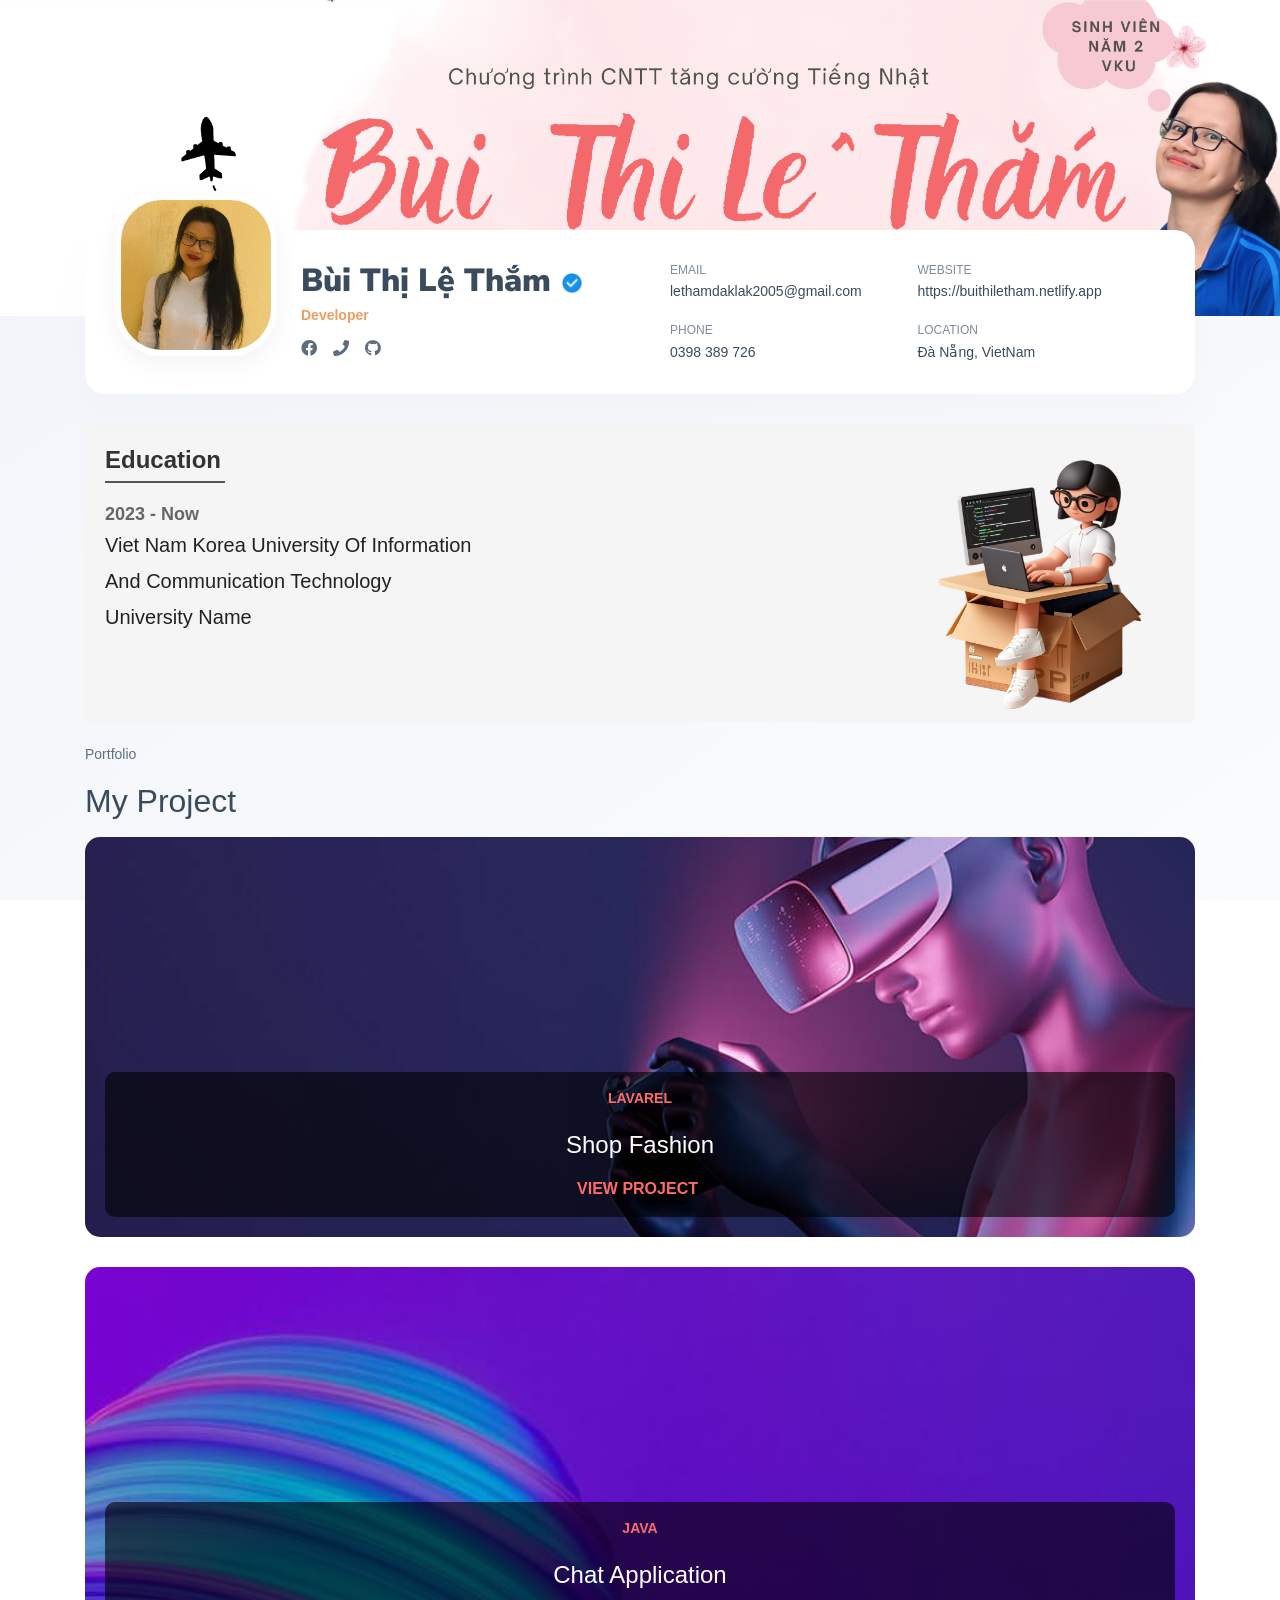
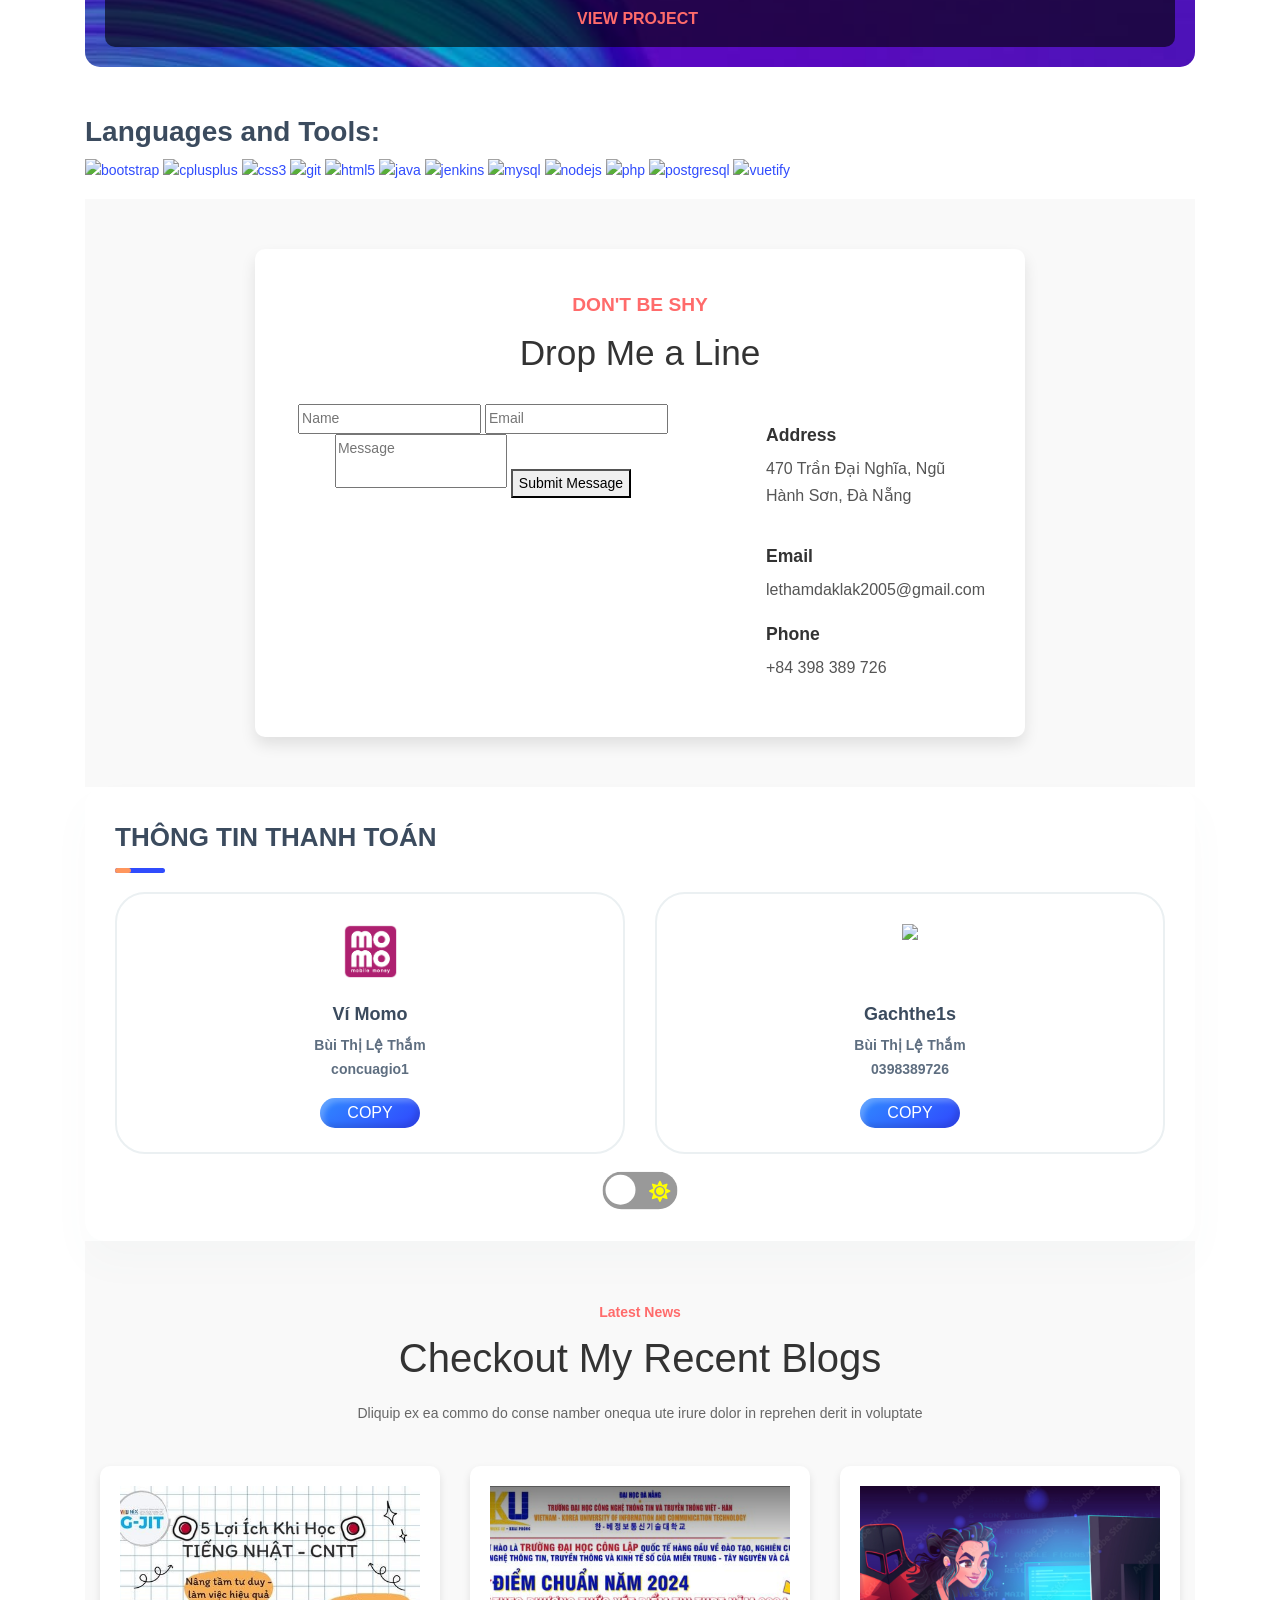
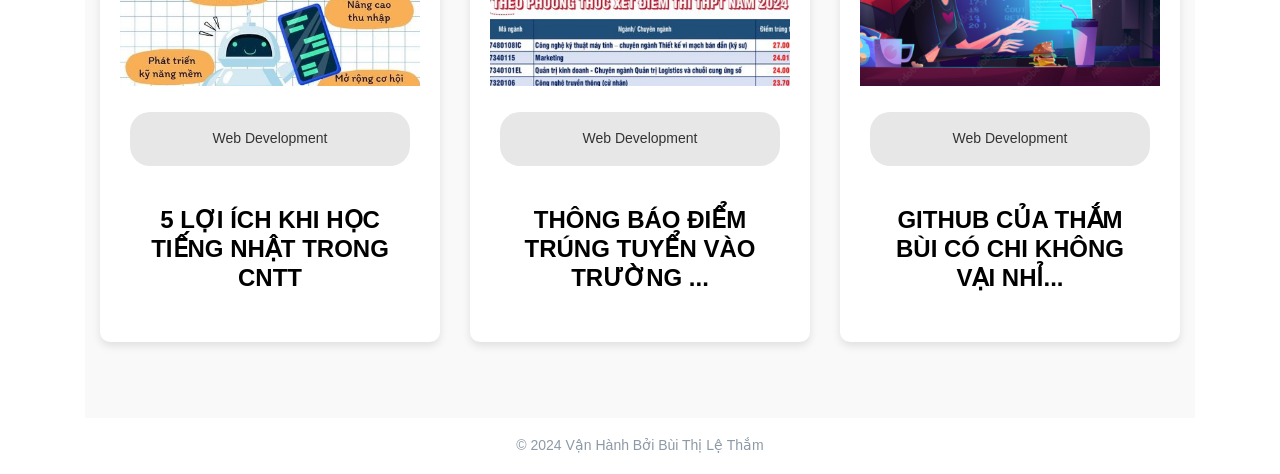
==== index.html @ 3b273b09 "profile" ====
<!DOCTYPE html>
<html lang="vi">
    <head>
        <meta charset="UTF-8" />
        <meta http-equiv="X-UA-Compatible" content="IE=edge" />
        <meta name="viewport" content="width=device-width, initial-scale=1.0" />
        <?php include "contact.php"; ?>
        <title>[ Bùi Thị Lệ Thắm ] </title>
          <!-- 
    - favicon
  -->
  <link rel="shortcut icon" href="./favicon.svg" type="image/svg+xml">

        <link href="https://pixcap.com/" rel="shortcut icon" type="image/x-icon" />
        <meta content="Thông Tin Thanh Toán Của Nguyễn Gia Phúc  !" property="og:title" />
        <meta content="https://cdn.trinhngocminh.com" property="og:url" />
        <meta content="https://i.imgur.com/kuAZrG5.jpg" property="og:image" />
        <meta content="website" property="og:type" />

        <link rel="stylesheet" type="text/css" href="/assets/styles/style.css?ver=2.1" />
        <script>
          // Kiểm tra khi cuộn để hiển thị nút
window.onscroll = function() {
  const scrollToTopBtn = document.getElementById("scrollToTopBtn");

  // Hiển thị nút khi đến gần cuối trang
  if ((window.innerHeight + window.scrollY) >= document.body.offsetHeight - 50) {
    scrollToTopBtn.style.display = "block";
  } else {
    scrollToTopBtn.style.display = "none";
  }
};

// Cuộn lên đầu trang khi nhấn nút
function scrollToTop() {
  window.scrollTo({ top: 0, behavior: 'smooth' });
}

        </script>
    </head>

    <body>
        <div class="snowflake"><img src="/assets/img/hoamai.svg"/></div>
        <div class="snowflake"><img src="/assets/img/hoadao.png"/></div>
        <div class="snowflake"><img src="/assets/img/hoamai.svg"/></div>
        <div class="snowflake"><img src="/assets/img/hoadao.png"/></div>
        <div class="snowflake"><img src="/assets/img/hoamai.svg"/></div>
        <div class="snowflake"><img src="/assets/img/hoadao.png"/></div>
        <div class="snowflake"><img src="/assets/img/hoamai.svg"/></div>
        <div class="snowflake"><img src="/assets/img/hoadao.png"/></div>
        <div class="snowflake"><img src="/assets/img/hoamai.svg"/></div>
        

        <!-- Preloader -->
        <div class="preloader">
            <div class="preloader__wrap">
                <div class="circle-pulse">
                    <div class="circle-pulse__1"></div>
                    <div class="circle-pulse__2"></div>
                </div>
                <div class="preloader__progress"><span></span></div>
            </div>
        </div>

  
        <main class="main">
            <!-- Header Image -->
            <div class="header-image">
                <div class="js-parallax" style="background-image: url(/assets/img/Banner\ \(2\).png);"></div>
            </div>

            <div class="container gutter-top">
                <!-- Header -->
                <header class="header box">
                    <div class="header__left">
                        <div class="header__photo">
                            <img class="header__photo-img" src="/assets/img/profile3.jpg" />
                        </div>
                        <div class="header__base-info">
                            <h2 class="title titl--h1 Ubuntu">
                                <b>Bùi Thị Lệ Thắm  <img src="/assets/img/tich-xanh.png" style="height: 24px;" /></b>
                            </h2>
                            <div class="skill-item" style="color: #ef9d64;"><b>Developer  </b></div>
                            <ul class="header__social">
                                <li>
                                    <a href="https://www.facebook.com/lethamsocute/"><i class="fab fa-facebook"></i></a>
                                </li>
                                <li>
                                    <a href="//zalo.me/0398389726"><i class="fas fa-phone"></i></a>
                                </li>
                                <li>
                                    <a href="https://github.com/BuiThiLeTham"><i class="fab fa-github"></i></a>
                                </li>
                            </ul>
                        </div>
                    </div>
                    <div class="header__right">
                        <ul class="header__contact">
                            <li><span class="overhead">Email</span>lethamdaklak2005@gmail.com </li>
                            <li><span class="overhead">Phone</span>0398 389 726</li>
                        </ul>
                        <ul class="header__contact">
                            <li><span class="overhead">Website</span>https://buithiletham.netlify.app </li>
                            <li><span class="overhead">Location</span>Đà Nẵng, VietNam</li>
                        </ul>
                    </div>
                </header>



                <div class="img3d">
                    <img src="/assets/img/my.png" alt="">
                </div>
                <div class="contactInfo education">
                    <h3 class="title">Education</h3>
                    <ul>
                        <li>
                            <h5>2023 - Now</h5>
                            <h4>Viet Nam Korea University Of Information </h4>
                            <h4> And Communication Technology      </h4>
                            <h4>University Name</h4><br><br>
                        </li>
                    </ul>
                </div>
                <!-- Hình xanh xanh bìa -->
                <!-- <div class="demoimg">
                  <img id="demo" src="/assets/img/tham.png" alt="">
                </div> -->


<!-- 
        - #PORTFOLIO
      -->

      <section class="section portfolio" id="portfolio">
        <div class="container1">

          <p class="section-subtitle">Portfolio</p>

          <h2 class="h2 section-title">My Project</h2>

          <p class="section-text">
            <!-- Dliquip ex ea commo do conse namber onequa ute irure dolor in reprehen derit in voluptate -->
          </p>

          <ul class="portfolio-list">

            <li>
              <ul class="portfolio-list">

                <li>
                  <a href="https://github.com/BuiThiLeTham/ShopFashion" target="_blank" class="portfolio-card" style="background-image: url('./assets/img/portfolio-1.jpg')">
    
             
                <div class="card-content">

                  <p class="card-subtitle">Lavarel</p>

                  <h3 class="h3 card-title2">Shop Fashion</h3>

                  <span class="btn-link">
                    <span>View Project</span>

                    <ion-icon name="arrow-forward"></ion-icon>
                  </span>

                </div>
              </a>
            </li>

            <li>
              <a href="https://github.com/havy25/ProjectJava.git" target="_blank" class="portfolio-card" style="background-image: url('./assets/img/portfolio-2.jpg')">
                <div class="card-content">

                  <p class="card-subtitle">Java</p>

                  <h3 class="h3 card-title2">Chat Application</h3>

                  <span class="btn-link">
                    <span>View Project</span>

                    <ion-icon name="arrow-forward"></ion-icon>
                  </span>

                </div>
              </a>
            </li>

            <!-- <li>
              <a href="#" class="portfolio-card" style="background-image: url('./assets/img/portfolio-3.jpg')">
                <div class="card-content">

                  <p class="card-subtitle">Soundcloud</p>

                  <h3 class="h3 card-title2">Web Application for Desiverse</h3>

                  <span class="btn-link">
                    <span>View Project</span>

                    <ion-icon name="arrow-forward"></ion-icon>
                  </span>

                </div>
              </a>
            </li>

            <li>
              <a href="#" class="portfolio-card" style="background-image: url('./assets/img/portfolio-4.jpg')">
                <div class="card-content">

                  <p class="card-subtitle">Details</p>

                  <h3 class="h3 card-title2">Web Application for Desiverse</h3>

                  <span class="btn-link">
                    <span>View Project</span>

                    <ion-icon name="arrow-forward"></ion-icon>
                  </span>

                </div>
              </a>
            </li> -->
            

          </ul>

        </div>
      </section>
<br><br>







<h3 align="left">Languages and Tools:</h3>
<p align="left"> <a href="https://getbootstrap.com" target="_blank" rel="noreferrer"> <img src="https://raw.githubusercontent.com/devicons/devicon/master/icons/bootstrap/bootstrap-plain-wordmark.svg" alt="bootstrap" width="40" height="40"/> </a>
   <a href="https://www.w3schools.com/cpp/" target="_blank" rel="noreferrer"> <img src="https://raw.githubusercontent.com/devicons/devicon/master/icons/cplusplus/cplusplus-original.svg" alt="cplusplus" width="40" height="40"/> </a>
    <a href="https://www.w3schools.com/css/" target="_blank" rel="noreferrer"> <img src="https://raw.githubusercontent.com/devicons/devicon/master/icons/css3/css3-original-wordmark.svg" alt="css3" width="40" height="40"/> </a> 
    <a href="https://git-scm.com/" target="_blank" rel="noreferrer"> <img src="https://www.vectorlogo.zone/logos/git-scm/git-scm-icon.svg" alt="git" width="40" height="40"/> </a> 
    <a href="https://www.w3.org/html/" target="_blank" rel="noreferrer"> <img src="https://raw.githubusercontent.com/devicons/devicon/master/icons/html5/html5-original-wordmark.svg" alt="html5" width="40" height="40"/> </a> 
    <a href="https://www.java.com" target="_blank" rel="noreferrer"> <img src="https://raw.githubusercontent.com/devicons/devicon/master/icons/java/java-original.svg" alt="java" width="40" height="40"/> </a> 
    <a href="https://www.jenkins.io" target="_blank" rel="noreferrer"> <img src="https://www.vectorlogo.zone/logos/jenkins/jenkins-icon.svg" alt="jenkins" width="40" height="40"/> </a> 
    <a href="https://www.mysql.com/" target="_blank" rel="noreferrer"> <img src="https://raw.githubusercontent.com/devicons/devicon/master/icons/mysql/mysql-original-wordmark.svg" alt="mysql" width="40" height="40"/> </a>
     <a href="https://nodejs.org" target="_blank" rel="noreferrer"> <img src="https://raw.githubusercontent.com/devicons/devicon/master/icons/nodejs/nodejs-original-wordmark.svg" alt="nodejs" width="40" height="40"/> </a>
     <a href="https://www.php.net" target="_blank" rel="noreferrer"> <img src="https://raw.githubusercontent.com/devicons/devicon/master/icons/php/php-original.svg" alt="php" width="40" height="40"/> </a> 
     <a href="https://www.postgresql.org" target="_blank" rel="noreferrer"> <img src="https://raw.githubusercontent.com/devicons/devicon/master/icons/postgresql/postgresql-original-wordmark.svg" alt="postgresql" width="40" height="40"/> </a>
      <a href="https://vuetifyjs.com/en/" target="_blank" rel="noreferrer"> <img src="https://bestofjs.org/logos/vuetify.svg" alt="vuetify" width="40" height="40"/> </a> </p>




    
               <!-- 
        - #SKILLS
      -->

      <!-- <section class="section skills" id="skills">
        <div class="container">

          <p class="section-subtitle">My Skills</p>

          <h2 class="h2 section-title">I Develop Skills Regularly</h2>

          <p class="section-text">
            Dliquip ex ea commo do conse namber onequa ute irure dolor in reprehen derit in voluptate
          </p>

          <ul class="skills-list">

            <li class="skills-item">
              <div class="wrapper" style="width: 95%">
                <h3 class=" skills-title">CSS</h3>

                <data class="skills-data" value="95">95%</data>
              </div>

              <div class="skills-progress-box">
                <div class="skills-progress" style="width: 95%"></div>
              </div>
            </li>

            <li class="skills-item">
              <div class="wrapper" style="width: 75%">
                <h3 class="skills-title">React</h3>

                <data class="skills-data" value="75">75%</data>
              </div>

              <div class="skills-progress-box">
                <div class="skills-progress" style="width: 75%"></div>
              </div>
            </li>

            <li class="skills-item">
              <div class="wrapper" style="width: 90%">
                <h3 class="skills-title">MongoDB</h3>

                <data class="skills-data" value="90">90%</data>
              </div>

              <div class="skills-progress-box">
                <div class="skills-progress" style="width: 90%"></div>
              </div>
            </li>

            <li class="skills-item">
              <div class="wrapper" style="width: 70%">
                <h3 class="skills-title">Python</h3>

                <data class="skills-data" value="70">70%</data>
              </div>

              <div class="skills-progress-box">
                <div class="skills-progress" style="width: 70%"></div>
              </div>
            </li>

            <li class="skills-item">
              <div class="wrapper" style="width: 80%">
                <h3 class="skills-title">PHP</h3>

                <data class="skills-data" value="80">80%</data>
              </div>

              <div class="skills-progress-box">
                <div class="skills-progress" style="width: 80%"></div>
              </div>
            </li>

            <li class="skills-item">
              <div class="wrapper" style="width: 75%">
                <h3 class="skills-title">JavaScript</h3>

                <data class="skills-data" value="75">75%</data>
              </div>

              <div class="skills-progress-box">
                <div class="skills-progress" style="width: 75%"></div>
              </div>
            </li>

          </ul>

        </div>
      </section> -->

            <!-- 
        - #CONTACT
      -->

      <section class="section contact" id="contact">
        <div class="container">

          <div class="contact-card">

            <p class="card-subtitle">Don't be shy</p>

            <h2 class="h2 section-title">Drop Me a Line</h2>

            <div class="wrapper">

              <form id="contact-form">
                <input type="text" name="name" placeholder="Name" required class="contact-input">
                <input type="email" name="email" placeholder="Email" required class="contact-input">
                <textarea name="message" placeholder="Message" required class="contact-input"></textarea>
                <button type="submit" class="btn-submit">Submit Message</button>
            </form>
            <p id="form-status"></p>
            

              <ul class="contact-list">

                <li class="contact-item">

                  <div class="contact-icon">
                    <ion-icon name="location"></ion-icon>
                  </div>

                  <div>
                    <h3 class="contact-item-title">Address</h3>

                    <address class="contact-item-link">
                      470 Trần Đại Nghĩa, Ngũ Hành Sơn, Đà Nẵng
                    </address>
                  </div>

                </li>

                <li class="contact-item">

                  <div class="contact-icon">
                    <ion-icon name="mail"></ion-icon>
                  </div>

                  <div>
                    <h3 class="contact-item-title">Email</h3>

                    <a href="mailto:hello@ethan.com" class="contact-item-link">lethamdaklak2005@gmail.com</a>
                  </div>

                </li>

                <li class="contact-item">

                  <div class="contact-icon">
                    <ion-icon name="call"></ion-icon>
                  </div>

                  <div>
                    <h3 class="contact-item-title">Phone</h3>

                    <a href="tel:+1234567890" class="contact-item-link">+84 398 389 726</a>
                  </div>

                </li>

              </ul>

            </div>

          </div>

        </div>
      </section>
<!-- Nút mũi tên cuộn lên đầu trang -->
<button id="scrollToTopBtn" onclick="scrollToTop()">↑</button>




      <div class="row sticky-parent">
        <!-- Sidebar nav -->

        <!-- Content -->
        <div class="col-12">
            <div class="box box-content">
                <!-- What -->
                <div class="mt-1">
                    <h3 class="title title--h2 first-title title__separate">THÔNG TIN THANH TOÁN</h3>
                    <div class="row">
                        <!-- Case Item -->
                        <div class="col-12 col-lg-6">
                            <div class="case-item">
                              <img src="/assets/img/momo.png" height="55px" />
                                <div>
                                    &nbsp;
                                    <h4 class="title title--h4">Ví Momo</h4>
                                    <p>
                                        <b>Bùi Thị Lệ Thắm </b><br />
                                        <b id="tsr">concuagio1  </b>
                                    </p>
                                    <button type="button" class="btn btn-primary btn-copy" onclick="copyToClipboard('#tsr')">COPY</button>
                                </div>
                            </div>
                        </div>

                        <!-- Case Item -->
                        <div class="col-12 col-lg-6">
                            <div class="case-item">
                                <img src="https://gachthe1s.com/storage/userfiles/images/E1646FF5-B329-4CA6-94D1-4AE71AE041DB.png" height="55px" />
                                <div>
                                    &nbsp;
                                    <h4 class="title title--h4">Gachthe1s </h4>
                                    <p>
                                        <b>Bùi Thị Lệ Thắm </b><br />
                                        <b id="mbbank">0398389726</b>
                                    </p>
                                    <button type="button" class="btn btn-primary btn-copy" onclick="copyToClipboard('#mbbank')">COPY</button>
                                </div>
                            </div>
                        </div>

                        <!-- Case Item -->
                        <!-- <div class="col-12 col-lg-6">
                            <div class="case-item">
                                <img src="/assets/img/momo.png" height="55px" />
                                <div>
                                    &nbsp;
                                    <h4 class="title title--h4">Ví Momo</h4>
                                    <p>
                                        <b>Nguyễn Gia Phúc </b><br />
                                        <b id="momo">0359164616 </b>
                                    </p>
                                    <button type="button" class="btn btn-primary btn-copy" onclick="copyToClipboard('#momo')">COPY</button>
                                </div>
                            </div>
                        </div>
                        <div class="col-12 col-lg-6">
                            <div class="case-item">
                                <img src="https://i.imgur.com/G9NxWeH.png" height="55px" />
                                <div>
                                    &nbsp;
                                    <h4 class="title title--h4">Cardvip </h4>
                                    <p>
                                        <b>Nguyễn Gia Phúc </b><br />
                                        <b id="pay">giaphucmom@gmail.com</b>
                                    </p>
                                    <button type="button" class="btn btn-primary btn-copy" onclick="copyToClipboard('#pay')">COPY</button>
                                </div>
                            </div>
                        </div> -->
                        <!-- Case Item -->
                    </div>
                    <center>
                        <input type="checkbox" class="checkbox" id="checkbox" value="yes" >
                        <label for="checkbox" class="label-check">
                          <i class="fas fa-moon"></i>
                          <i class='fas fa-sun'></i>
                          <div class='ball'>
                        </label>
                    </center>
                </div>

            </div>
           

 <!-- 
        - #BLOG
      -->

      <section class="section blog" id="blog">
        <div class="container">

          <p class="section-subtitle">Latest News</p>

          <h2 class="h2 section-title">Checkout My Recent Blogs</h2>

          <p class="section-text">
            Dliquip ex ea commo do conse namber onequa ute irure dolor in reprehen derit in voluptate
          </p>

          <ul class="blog-list">

            <li>
              <div class="blog-card">

                <figure class="card-banner">
                  <a href="#">
                    <img src="./assets/img/blog1.jpg" width="1181" height="843" loading="lazy"
                      alt="Jim Morisson Says when the musics over turn off the light" class="img-cover">
                  </a>
                </figure>

                <a href="#" class="card-tag">Web Development</a>

                <h3 class="card-title">
                  <a href="https://www.facebook.com/gjit.nix.vku/posts/pfbid02D6uZKLhNtHSxmoEqAtZyAJYyvquSHJYtR6RprFPfiQK4YCeMbisKJy4TCU4UVqLpl"   target="_blank">5 LỢI ÍCH KHI HỌC TIẾNG NHẬT TRONG CNTT</a>
                </h3>

              </div>
            </li>

            <li>
              <div class="blog-card">

                <figure class="card-banner">
                  <a href="#">
                    <img src="./assets/img/blog2.png" width="1181" height="843" loading="lazy"
                      alt="Jim Morisson Says when the musics over turn off the light" class="img-cover">
                  </a>
                </figure>

                <a href="#" class="card-tag">Web Development</a>

                <h3 class="card-title">
                  <a href="https://www.facebook.com/photo/?fbid=921834069941293&set=a.655395693251800">THÔNG BÁO ĐIỂM TRÚNG TUYỂN VÀO TRƯỜNG ...</a>
                </h3>

              </div>
            </li>

            <li>
              <div class="blog-card">

                <figure class="card-banner">
                  <a href="#">
                    <img src="./assets/img/blog3.png" width="1181" height="843" loading="lazy"
                       class="img-cover">
                  </a>
                </figure>

                <a href="#" class="card-tag">Web Development</a>

                <h3 class="card-title">
                  <a href="https://github.com/BuiThiLeTham">GITHUB CỦA THẮM BÙI CÓ CHI KHÔNG VẠI NHỈ...</a>
                </h3>

              </div>
            </li>

          </ul>

        </div>
      </section>
    
                        <!-- Footer -->
                        <footer class="footer">
                            © 2024 Vận Hành Bởi Bùi Thị Lệ Thắm
                        </footer>
                    </div>
                </div>
            </div>
        </main>
        <!-- JavaScripts -->
        <script src="/assets/js/jquery-3.4.1.min.js"></script>
        <script src="/assets/js/script.js"></script>
        <script src="/assets/js/sweetalert2.all.min.js"></script>
        <script src="/assets/js/plugins.min.js"></script>
        <script src="/assets/js/common.js"></script>
    </body>
</html>
<script>
  document.getElementById("contact-form").addEventListener("submit", function(event) {
      event.preventDefault();
  
      var formData = new FormData(this);
  
      fetch("contact.php", {
          method: "POST",
          body: formData
      })
      .then(response => response.text())
      .then(data => {
          let statusElement = document.getElementById("form-status");
          if (data.trim() === "success") {
              statusElement.textContent = "Message sent successfully!";
              statusElement.style.color = "green";
              document.getElementById("contact-form").reset();
          } else {
              statusElement.textContent = "Failed to send message.";
              statusElement.style.color = "red";
          }
      })
      .catch(error => console.error("Error:", error));
  });
  </script>
---- assets/styles/style.css ----
/* ------------------------------------------------
 Author: ArtStyles (Art)
 Modder: NgocMinhIT
 Template Name: vCard 3
 version: 1.0.0
------------------------------------------------ */
/* ------------------------------------------------

 - General Styles
 - Typography
 - Preloader
 - Form
 - Button
 - Preloader
 - Header
 - Sections
 - Navbar
 - Footer
 - Cases
 - Clients
 - Contact
 - Single post
 - Footer
 - Contact
 - Portfolio
 - News
 - Single news
 - Testimonials
 - Timeline
 - Other
 - Custom
------------------------------------------------ */

@import url("bootstrap.css");
@import url("https://cdnjs.cloudflare.com/ajax/libs/font-awesome/5.10.1/css/all.min.css");
@import url("https://fonts.googleapis.com/css2?family=Nunito+Sans:wght@300&display=swap");

:root {
  --background: linear-gradient(145.44deg, #F2F4FA 0%, #FAFBFC 100%);
  --color: #5E6E80;
  --preloader: #fff;
  --header__left: #EBF0F2;
  --header__photo: #fff;
  --header__social: #5E6E80;
  --box__color: #fff;
  --box__border: #EBF0F2;
  --case__item: #EBF0F2;
  --overhead: rgba(94, 110, 128, 0.8); 
  --text__color: #3B4B5E;
}

[data-theme="dark"] {
  --background: #1d1e24;
  --color: #aeb0b8;
  --preloader: #1d1e24;
  --header__left: #33363d;
  --header__photo: #23262b;
  --header__social:#93959c;
  --box__color: #23262b;
  --box__boder: #33363d; 
  --case__item: #33363d;
  --overhead: #aeb0b8;
  --text__color: #fcfcfc;
}
body {
  background-color:hsl(243, 23%, 18%);

  
}





/* -----------------------------------------------------------------
    - General Styles
----------------------------------------------------------------- */
*,
::before,
::after {
  background-repeat: no-repeat;
  box-sizing: border-box;
}

html {
  font-size: 1rem;
  -webkit-overflow-scrolling: touch;
  -webkit-box-sizing: border-box;
  box-sizing: border-box;
  -ms-overflow-x: hidden;
}

body, html {
  -webkit-text-size-adjust: 100%;
}

body {
  background: var(--background);
  background-repeat: no-repeat;
  background-attachment: fixed;
  color: var(--color);
  font-family: "Poppins", sans-serif;
  font-weight: 400;
  font-size: 0.875rem;
  line-height: 1.7;
  min-height: 100vh;
  overflow-x: hidden;
  -ms-overflow-style: scrollbar;
  -webkit-font-smoothing: antialiased;
}
@media only screen and (max-width: 580px) {
  body {
    line-height: 1.6;
  }
}

html.is-scroll-disabled body {
  height: 100vh;
  overflow: hidden;
}

@media all and (-ms-high-contrast: none), (-ms-high-contrast: active) {
  html.is-scroll-disabled {
    overflow: hidden;
  }
}
.no-scroll {
  overflow: hidden;
  -ms-overflow-style: none;
}

.no-scroll-height {
  overflow-x: hidden;
}

.svg-defs {
  position: absolute;
  height: 0;
  width: 0;
}

@media only screen and (max-width: 580px) {
  .bg-triangles {
    background-size: contain;
  }
}

/* -----------------------------------------------------------------
    - Typography
----------------------------------------------------------------- */
h1, h2, h3, h4, h5, h6 {
  color: var(--text__color);
  font-family: "Poppins", sans-serif;
  font-weight: 600;
  line-height: 1.3;
}
.title--h1 {
  font-size: 2rem;
  margin-bottom: 1.3rem;
}
@media only screen and (max-width: 580px) {
  .title--h1 {
    font-size: 1.75rem;
    margin-bottom: 1rem;
  }
}
.title--h2 {
  font-size: 1.625rem;
}
@media only screen and (max-width: 580px) {
  .title--h2 {
    font-size: 1.375rem;
  }
}
.title--h3 {
  font-size: 1.5rem;
  margin-bottom: 1rem;
}
@media only screen and (max-width: 580px) {
  .title--h3 {
    font-size: 1.125rem;
  }
}
.title--h4 {
  font-size: 1.125rem;
}
@media only screen and (max-width: 580px) {
  .title--h4 {
    font-size: 1rem;
  }
}
.title--h5 {
  font-size: 1rem;
}
@media only screen and (max-width: 580px) {
  .title--h5 {
    font-size: 0.875rem;
  }
}
.title--h6 {
  font-size: 0.875rem;
}
@media only screen and (max-width: 580px) {
  .title--h6 {
    font-size: 0.75rem;
  }
}
.title--tone {
  color: #304CFD;
}
.title-icon {
  margin-right: 0.5rem;
  margin-top: -0.25rem;
  height: 1.875rem;
  width: 1.875rem;
}
@media only screen and (max-width: 580px) {
  .title-icon {
    height: 1.5625rem;
    width: 1.875rem;
  }
}
.title__separate {
  margin-bottom: 2.3125rem;
  position: relative;
}
.title__separate::before, .title__separate::after {
  content: '';
  background-color: #304CFD;
  border-radius: 0.5rem;
  height: 5px;
  position: absolute;
  bottom: -1.125rem;
  left: 0;
  width: 3.125rem;
  z-index: 1;
}
.title__separate::after {
  background-color: #FF965D;
  width: 1rem;
}
@media only screen and (max-width: 580px) {
  .title__separate {
    margin-bottom: 1.5625rem;
  }
  .title__separate::before, .title__separate::after {
    height: 0.1875rem;
    bottom: -0.625rem;
  }
  .title__separate::before {
    width: 3rem;
  }
  .title__separate::after {
    width: 1rem;
  }
}

.weight--400 {
  font-weight: 400;
}
.weight--500 {
  font-weight: 500;
}
.weight--600 {
  font-weight: 600;
}

.overhead {
  color: var(--overhead);
  font-size: 0.75rem;
  display: block;
  text-transform: uppercase;
}

.block-quote {
  font-size: 1.25rem;
  font-weight: 400;
  font-style: italic;
  margin: 1.8125rem 0;
  position: relative;
  line-height: 1.6;
}
@media only screen and (max-width: 991px) {
  .block-quote {
    padding-left: 3.75rem;
  }
}
@media only screen and (max-width: 580px) {
  .block-quote {
    font-size: 1.125rem;
    margin: 0.625rem 0 1.25rem;
    padding-left: 0;
    padding-top: 2.5rem;
  }
}
.block-quote::before {
  background-image: url(../icons/icon-quote.svg);
  background-repeat: no-repeat;
  background-position: center;
  background-size: contain;
  content: '';
  height: 2.125rem;
  margin: 0 auto;
  position: absolute;
  top: 0;
  left: -3.375rem;
  width: 2.125rem;
}
@media only screen and (max-width: 991px) {
  .block-quote::before {
    left: 0;
  }
}
@media only screen and (max-width: 580px) {
  .block-quote::before {
    right: 0;
  }
}
.block-quote__author {
  font-size: 0.875rem;
  font-style: normal;
  display: block;
  margin-top: 0.625rem;
  padding-left: 3rem;
  position: relative;
}
@media only screen and (max-width: 580px) {
  .block-quote__author {
    font-size: 0.875rem;
    margin-top: 0;
    padding-left: 2rem;
  }
}
.block-quote__author::before {
  content: '';
  background-color: #5E6E80;
  height: 1px;
  margin-bottom: auto;
  margin-top: auto;
  position: absolute;
  top: 0;
  bottom: 0;
  left: 0;
  width: 2rem;
}
@media only screen and (max-width: 580px) {
  .block-quote__author::before {
    width: 1rem;
  }
}

a {
  color: #304CFD;
  cursor: pointer;
  text-decoration: none;
  -webkit-text-decoration-skip: objects;
  transition: color 0.3s cubic-bezier(0.72, 0.16, 0.345, 0.875);
}
a:hover {
  color: #304CFD;
  outline: none;
  text-decoration: underline;
}
a.decoration--none {
  text-decoration: none;
}

img {
  max-width: 100%;
  -webkit-user-select: none;
  -moz-user-select: none;
  -ms-user-select: none;
  user-select: none;
}

iframe {
  background-color: #5E6E80;
  border: 0;
  display: block;
  height: 100%;
  width: 100%;
}

.cover {
  border-radius: 0.375rem;
  object-fit: cover;
  object-position: center;
  font-family: 'object-fit: cover; object-position: center;';
  height: 100%;
  width: 100%;
}
@media only screen and (max-width: 580px) {
  .cover {
    border-radius: 0.25rem;
  }
}

::-moz-selection {
  background: transparent;
  color: #304CFD;
}

::selection {
  background: transparent;
  color: #304CFD;
}

/* -----------------------------------------------------------------
    - Form
----------------------------------------------------------------- */
.form-control, .textarea, select,
.custom-select {
  background-color: #F7F9FA;
  border: 2px solid #F7F9FA;
  border-radius: 1.25rem;
  box-shadow: none;
  color: #5E6E80;
  font-size: inherit;
  height: auto;
  padding: 0.875rem 1.375rem 0.8125rem;
  position: relative;
  width: 100%;
  -webkit-appearance: none;
  -moz-appearance: none;
  appearance: none;
}
@media only screen and (max-width: 580px) {
  .form-control, .textarea, select,
  .custom-select {
    padding: 0.8125rem 1.375rem 0.75rem;
  }
}

.form-control:focus, .textarea:focus, select:focus,
.custom-select:focus {
  background-color: #fff;
  border: 2px solid rgba(141, 153, 166, 0.2);
  color: #5E6E80;
  box-shadow: none;
  outline: none;
}

.form-control {
  line-height: inherit;
}
@media all and (-ms-high-contrast: none), (-ms-high-contrast: active) {
  .form-control {
    line-height: 0;
  }
}
.form-control__icon {
  padding-left: 3.375rem;
}
@media only screen and (max-width: 580px) {
  .form-control__icon {
    padding-left: 2.8125rem;
  }
}

.textarea {
  border-radius: 1.25rem;
  display: block;
  padding: 0.8125rem 1.1875rem;
  resize: none;
}

.form-group {
  margin-bottom: 2rem;
  position: relative;
}
@media only screen and (max-width: 580px) {
  .form-group {
    margin-bottom: 1.6875rem;
  }
}
.form-group .font-icon {
  color: #5E6E80;
  font-size: 1.125rem;
  margin: auto 0;
  position: absolute;
  top: 0;
  bottom: 0;
  left: 2.375rem;
  height: 1rem;
  width: 1rem;
  z-index: 1;
}
@media only screen and (max-width: 580px) {
  .form-group .font-icon {
    font-size: 1rem;
    left: 2.125rem;
  }
}

.help-block {
  position: absolute;
  font-size: 0.75rem;
  line-height: 1.4;
  padding-top: 0.3125rem;
  padding-left: 0.375rem;
}
@media only screen and (max-width: 580px) {
  .help-block {
    font-size: 0.6875rem;
  }
}

.with-errors {
  color: #FF3D57;
}

.has-error input,
.has-error textarea,
.has-error input:focus,
.has-error textarea:focus {
  border-color: #FF3D57;
}

#validator-contact {
  font-size: 0.875rem;
  margin-top: 1rem;
}

.form-control::-webkit-input-placeholder {
  color: #8D99A6;
}

.form-control::-moz-placeholder {
  color: #8D99A6;
}

.form-control:-ms-input-placeholder {
  color: #8D99A6;
}

.form-control::-ms-input-placeholder {
  color: #8D99A6;
}

.form-control::placeholder {
  color: #8D99A6;
}

input:invalid,
textarea:invalid {
  outline: none !important;
}

.custom-control-input:focus ~ .custom-control-label::before {
  box-shadow: 0 0 0 0.2rem rgba(48, 76, 253, 0.25);
}
.custom-control-input:focus:not(:checked) ~ .custom-control-label::before {
  border-color: #304CFD;
}
.custom-control-input:not(:disabled):active ~ .custom-control-label::before {
  border-color: #fff;
  background-color: transparent;
}
.custom-control-input:checked ~ .custom-control-label::before {
  border-color: #304CFD;
  background-color: #304CFD;
}

.custom-control-label {
  line-height: 1.55;
  padding-left: 0.5rem;
}
.custom-control-label::before {
  background-color: transparent;
  border: 1px solid #5E6E80;
}

select,
.custom-select {
  background: url("data:image/svg+xml,%3csvg xmlns='http://www.w3.org/2000/svg' viewBox='0 0 4 5'%3e%3cpath fill='%23fff' d='M2 0L0 2h4zm0 5L0 3h4z'/%3e%3c/svg%3e") no-repeat right 0.1rem center/10px 16px;
}
select option,
.custom-select option {
  color: #5E6E80;
}

.dropdown-menu {
  border: 0;
  border-radius: 12px;
  box-shadow: 0 0.5rem 2.5rem rgba(94, 110, 128, 0.25);
  color: #5E6E80;
  font-size: 0.9375rem;
}
.dropdown-menu::before {
  content: '';
  border-left: 0.375rem solid transparent;
  border-right: 0.375rem solid transparent;
  border-bottom: 0.375rem solid #fff;
  height: 0;
  position: absolute;
  top: -0.375rem;
  left: 1.125rem;
  width: 0;
}
.dropdown.dropup .dropdown-menu::before {
  border-left: 0.375rem solid transparent;
  border-right: 0.375rem solid transparent;
  border-top: 0.375rem solid #fff;
  border-bottom: 0.375rem solid transparent;
  top: auto;
  bottom: -0.75rem;
}

.tooltip-inner {
  max-width: 12.5rem;
  padding: 0.25rem 0.625rem 0.25rem;
  background-color: #5E6E80;
  border-radius: 0.25rem;
  box-shadow: 0 1rem 2rem rgba(94, 110, 128, 0.25), 0 0.125rem 1rem rgba(94, 110, 128, 0.5);
}
.tooltip.show {
  opacity: 1;
}

.bs-tooltip-top .arrow::before,
.bs-tooltip-auto[x-placement^="top"] .arrow::before {
  border-width: 0.3125rem 0.3125rem 0;
  border-top-color: #5E6E80;
}

.bs-tooltip-right .arrow::before,
.bs-tooltip-auto[x-placement^="right"] .arrow::before {
  border-width: 0.3125rem 0.3125rem 0.3125rem 0;
  border-right-color: #5E6E80;
}

.bs-tooltip-left .arrow::before,
.bs-tooltip-auto[x-placement^="left"] .arrow::before {
  border-width: 0.3125rem 0 0.3125rem 0.3125rem;
  border-left-color: #5E6E80;
}

.bs-tooltip-bottom .arrow::before,
.bs-tooltip-auto[x-placement^="bottom"] .arrow::before {
  border-width: 0 0.3125rem 0.3125rem;
  border-bottom-color: #5E6E80;
}

@media only screen and (min-width: 580px) {
  .pt-sm-6 {
    padding-top: 5rem;
  }
}

.btn {
  background-image: linear-gradient(142.17deg, #3086FF 6.66%, #304CFD 91.48%);
  box-shadow: inset -0.25rem -0.25rem 0.3125rem rgba(0, 0, 0, 0.1), inset 0.25rem 0.25rem 0.3125rem rgba(255, 255, 255, 0.23);
  border-radius: 20px;
  border: 0;
  color: #fff;
  cursor: pointer;
  font-size: 1rem;
  font-weight: 400;
  line-height: 1;
  height: 3.5rem;
  padding: 0 1.5rem;
  position: relative;
  transition: .4s ease-in-out;
  white-space: nowrap;
}
.btn:hover {
  color: #fff;
  box-shadow: none;
  opacity: .9;
}
.btn .font-icon {
  margin-right: 0.375rem;
}
.btn.disabled {
  pointer-events: none;
}
.btn.disabled:hover {
  opacity: .9;
}
.btn.disabled:hover {
  opacity: .9;
}

button:focus {
  outline: none;
}

/* -----------------------------------------------------------------
    - Preloader
----------------------------------------------------------------- */
.preloader {
  display: flex;
  align-items: center;
  justify-content: center;
  background-color: var(--preloader);
  position: fixed;
  top: 0;
  left: 0;
  width: 100%;
  height: 100%;
  overflow: hidden;
  text-align: center;
  z-index: 1106;
  opacity: 1;
}
.preloader > * {
  min-width: 0;
}
.preloader__wrap {
  width: 100%;
  max-width: 9.375rem;
}
.preloader__progress {
  background: var(--preloader);
  height: 0.125rem;
  position: absolute;
  top: 0;
  left: 0;
  overflow: hidden;
  width: 100%;
}
.preloader__progress span {
  background: #304CFD;
  position: absolute;
  top: 0;
  left: 0;
  height: 100%;
  width: 0;
}

.circle-pulse > * {
  position: absolute;
  top: 50%;
  left: 50%;
  border-radius: 50%;
  box-sizing: border-box;
  transform: scale(0);
  animation: pulse 1.6s linear infinite;
}

.circle-pulse__1 {
  width: 6rem;
  height: 6rem;
  margin-top: -3rem;
  margin-left: -3rem;
  background-color: #304CFD;
}

.circle-pulse__2 {
  width: 4.8rem;
  height: 4.8rem;
  margin-top: -2.4rem;
  margin-left: -2.4rem;
  background-color: rgba(48, 76, 253, 0.7);
  animation-delay: -0.8s;
}

@keyframes pulse {
  0% {
    transform: scale(0, 0);
    opacity: 1;
  }
  100% {
    transform: scale(1, 1);
    opacity: 0;
  }
}
/* -----------------------------------------------------------------
    - Header
----------------------------------------------------------------- */
.header-image {
  height: 19.75rem;
  position: absolute;
  top: 0;
  left: 0;
  width: 100%;
}

.header {
  display: flex;
  margin-bottom: 1.875rem;
}
.header > * {
  min-width: 0;
}
@media only screen and (max-width: 991px) {
  .header {
    flex-direction: column;
  }
}
@media only screen and (max-width: 580px) {
  .header {
    margin-bottom: 0.9375rem;
  }
}
.header__left {
  display: flex;
  align-items: start;
  flex: 0 0 50%;
  padding-right: 1.875rem;
  position: relative;
}
.header__left > * {
  min-width: 0;
}
.header__left::before {
  content: '';
  background-color: --header__left;
  position: absolute;
  top: 0;
  right: 0;
  bottom: 0;
  height: 100%;
  width: 1px;
}
@media only screen and (max-width: 991px) {
  .header__left {
    align-items: center;
    flex-direction: column;
    padding-right: 0;
    padding-bottom: 1.25rem;
    text-align: center;
  }
  .header__left::before {
    position: absolute;
    top: auto;
    right: 0;
    bottom: 0;
    height: 1px;
    width: 100%;
  }
}
.header__right {
  display: flex;
  align-items: start;
  flex: 0 0 50%;
  padding-left: 1.875rem;
}
.header__right > * {
  min-width: 0;
}
@media only screen and (max-width: 991px) {
  .header__right {
    padding-left: 0;
    padding-top: 1.875rem;
  }
  .header__right ul:first-child {
    padding: 0;
  }
}
@media only screen and (max-width: 580px) {
  .header__right {
    flex-direction: column;
    padding-top: 1.5rem;
  }
}
.header__photo {
  background-color: var(--header__photo);
  border: 0.375rem solid var(--header__photo);
  border-radius: 2.9375rem;
  box-shadow: 0 0.5rem 1.5rem rgba(0, 0, 0, 0.05);
  margin-top: -4.125rem;
  height: 10.125rem;
  overflow: hidden;
  width: 10.125rem;
}
@media only screen and (max-width: 991px) {
  .header__photo {
    margin-top: -5rem;
    margin-bottom: 1.25rem;
  }
}
.header__photo-img {
  height: 100%;
  width: 100%;
}
.header__base-info {
  margin-left: 1.5rem;
}
@media only screen and (max-width: 991px) {
  .header__base-info {
    margin-left: 0;
  }
}
.header__base-info .title {
  margin-bottom: 0.125rem;
}
.header__social {
  display: flex;
  align-items: center;
  font-size: 1rem;
  list-style: none;
  margin-top: 0.5rem;
  margin-bottom: 0;
  padding: 0;
}
.header__social > * {
  min-width: 0;
}
.header__social li {
  margin-right: 1rem;
}
.header__social li:last-child {
  margin-right: 0;
}
.header__social a {
  color: var(--header__social);
  text-decoration: none;
}
.header__social a:hover {
  color: #304CFD;
}
@media only screen and (max-width: 991px) {
  .header__social {
    justify-content: center;
  }
}
.header__contact {
  color: var(--text__color);
}
.header__contact {
  list-style: none;
  margin-bottom: 0;
  width: 50%;
}
@media only screen and (max-width: 991px) {
  .header__contact:first-child {
    padding: 0;
    margin-bottom: 1rem;
  }
}
@media only screen and (max-width: 580px) {
  .header__contact {
    padding: 0;
    width: 100%;
  }
  .header__contact:first-child {
    margin-bottom: 0.75rem;
  }
}
.header__contact li {
  margin-bottom: 1rem;
  word-break: break-all;
}
@media only screen and (max-width: 580px) {
  .header__contact li {
    margin-bottom: 0.75rem;
  }
}
.header__contact li:last-child {
  margin-bottom: 0;
}

.status {
  font-size: 0.875rem;
  display: inline-flex;
  align-items: center;
}
.status > * {
  min-width: 0;
}

/* -----------------------------------------------------------------
    - Sections
----------------------------------------------------------------- */
.box {
  background-color: var(--box__color);
  border-radius: 20px;
  box-shadow: 0px 20px 40px rgba(103, 118, 128, 0.03);
  padding: 1.875rem;
  position: relative;
  transition: box-shadow .3s ease-in-out;
}
@media only screen and (max-width: 580px) {
  .box {
    padding: 1rem;
  }
}
.box__border {
  border: 2px solid var(--box__border);
  border-radius: 20px;
}
@media only screen and (max-width: 580px) {
  .box__border {
    border-radius: 13.3333333333px;
    padding: 1rem;
  }
}

@media only screen and (max-width: 991px) {
  .box-content {
    border-radius: 0 0 20px 20px;
  }
}
@media only screen and (max-width: 580px) {
  .box-content {
    border-radius: 13.3333333333px;
  }
}

.js-image {
  background-size: cover;
  background-position: center;
  height: 100%;
  width: 100%;
}

.overlay {
  position: relative;
}
.overlay::before, .overlay--45::before, .overlay--80::before {
  content: '';
  background-color: rgba(46, 47, 54, 0.8);
  position: absolute;
  top: 0;
  left: 0;
  height: 100%;
  width: 100%;
  z-index: 2;
}
.overlay--45::before {
  background-color: rgba(46, 47, 54, 0.45);
}
.overlay--80::before {
  background-color: rgba(46, 47, 54, 0.8);
}

.gutter-top {
  padding-top: 14.375rem;
}
@media only screen and (max-width: 580px) {
  .gutter-top {
    padding-top: 5rem;
  }
}
.gutter-top-100 {
  padding-top: 6.25rem;
}
@media only screen and (max-width: 580px) {
  .gutter-top-100 {
    padding-top: 8.125rem;
  }
}

.avatar {
  display: block;
  height: 100%;
  width: 100%;
}
.avatar--180 {
  max-height: 11.25rem;
  max-width: 11.25rem;
  height: 11.25rem;
  width: 11.25rem;
}
@media only screen and (max-width: 991px) {
  .avatar--180 {
    max-height: 12.5rem;
    max-width: 12.5rem;
    height: 12.5rem;
    width: 12.5rem;
  }
}
.avatar--80 {
  max-height: 5rem;
  max-width: 5rem;
}
@media only screen and (max-width: 580px) {
  .avatar--80 {
    max-height: 4.5454545455rem;
    max-width: 4.5454545455rem;
  }
}
.avatar--60 {
  max-height: 3.75rem;
  max-width: 3.75rem;
}
@media only screen and (max-width: 580px) {
  .avatar--60 {
    max-height: 2.8195488722rem;
    max-width: 2.8195488722rem;
  }
}
.avatar__box {
  -webkit-clip-path: url(#avatar-box);
  clip-path: url(#avatar-box);
}
.avatar__hexagon {
  -webkit-clip-path: url(#avatar-hexagon);
  clip-path: url(#avatar-hexagon);
}
.avatar image {
  height: 100%;
  width: 100%;
}

.social {
  line-height: 0;
  margin-top: 1.5rem;
  margin-bottom: 1.375rem;
}
.social__link {
  color: #3B4B5E;
  display: inline-block;
  font-size: 0.875rem;
  margin-left: 0.8125rem;
  text-decoration: none;
}
.social__link:hover {
  cursor: pointer;
  text-decoration: none;
}
.social__link:first-child {
  margin-left: 0;
}

/* -----------------------------------------------------------------
    - Navbar
----------------------------------------------------------------- */
.sidebar {
  transition: all .3s ease-in-out;
}
@media only screen and (max-width: 1200px) {
  .sidebar {
    padding: 1.5rem;
  }
}
@media only screen and (max-width: 991px) {
  .sidebar {
    border-bottom: 1px solid #EBF0F2;
    border-radius: 20px 20px 0 0;
    padding: 1.875rem;
  }
}
@media only screen and (max-width: 580px) {
  .sidebar {
    border-bottom: 0;
    border-radius: 0;
    box-shadow: 0px 20px 40px rgba(103, 118, 128, 0.2);
    padding: 0.5rem 0.9375rem;
    position: fixed;
    bottom: 0;
    left: 0;
    width: 100%;
    z-index: 10;
  }
}
.sidebar.is_stuck {
  margin-top: 1.875rem;
  z-index: 1;
}

@media only screen and (max-width: 991px) {
  .nav {
    justify-content: space-between;
  }
}
@media only screen and (max-width: 580px) {
  .nav {
    justify-content: center;
  }
}
.nav__item {
  display: block;
  height: 6.25rem;
  margin-bottom: 1rem;
  text-align: center;
  text-transform: uppercase;
  width: 100%;
}
.nav__item:last-child {
  margin-bottom: 0;
}
@media only screen and (max-width: 1200px) {
  .nav__item {
    height: 5.125rem;
  }
}
@media only screen and (max-width: 991px) {
  .nav__item {
    margin-bottom: 0;
    width: calc(20% - 1rem);
  }
}
@media only screen and (max-width: 768px) {
  .nav__item {
    width: calc(20% - .5rem);
  }
}
@media only screen and (max-width: 580px) {
  .nav__item {
    height: auto;
    width: calc(20% - 0rem);
  }
}
.nav__item a {
  background-color: #F7F9FA;
  border-radius: 1.25rem;
  color: #5E6E80;
  font-size: 0.875rem;
  font-weight: 500;
  display: flex;
  flex-direction: column;
  align-items: center;
  justify-content: center;
  height: 100%;
  position: relative;
  text-decoration: none;
  transition: all 0s;
}
.nav__item a > * {
  min-width: 0;
}
.nav__item a:hover {
  color: #304CFD;
}
@media only screen and (max-width: 1200px) {
  .nav__item a {
    border-radius: 1rem;
    font-size: 0.75rem;
  }
}
@media only screen and (max-width: 768px) {
  .nav__item a {
    font-size: 0.6875rem;
  }
}
@media only screen and (max-width: 580px) {
  .nav__item a {
    background-color: transparent;
  }
}
.nav__item a.active {
  background-image: linear-gradient(142.17deg, #3086FF 6.66%, #304CFD 91.48%);
  box-shadow: inset -0.25rem -0.25rem 0.3125rem rgba(0, 0, 0, 0.1), inset 0.25rem 0.25rem 0.3125rem rgba(255, 255, 255, 0.23);
  color: #fff;
}
.nav__item a.active:hover {
  color: #fff;
}
@media only screen and (max-width: 580px) {
  .nav__item a.active {
    background-image: none;
    box-shadow: none;
    color: #304CFD;
  }
  .nav__item a.active:hover {
    color: #304CFD;
  }
  .nav__item a.active::before {
    content: '';
    background-color: #304CFD;
    height: 0.125rem;
    position: absolute;
    bottom: -0.5rem;
    left: 0;
    width: 100%;
  }
}
.nav__item [class^="icon-"] {
  display: block;
  font-size: 2.25rem;
  margin-top: 0.25rem;
  margin-bottom: 0.5rem;
}
@media only screen and (max-width: 1200px) {
  .nav__item [class^="icon-"] {
    font-size: 1.75rem;
    margin-bottom: 0.25rem;
  }
}
@media only screen and (max-width: 768px) {
  .nav__item [class^="icon-"] {
    font-size: 1.5rem;
  }
}
@media only screen and (max-width: 580px) {
  .nav__item [class^="icon-"] {
    font-size: 1.0625rem;
    margin-top: 0.375rem;
  }
}
/* img demo */
#demo{
  width: 1200px;
  height: auto;
}
/* -----------------------------------------------------------------
    - Footer
----------------------------------------------------------------- */
.footer {
  color: #8D99A6;
  font-size: 0.875rem;
  padding-top: 1rem;
  padding-bottom: 1rem;
  text-align: center;
}
@media only screen and (max-width: 580px) {
  .footer {
    padding-top: 0.5rem;
    padding-bottom: 0.5rem;
  }
}

/* -----------------------------------------------------------------
    - Cases
----------------------------------------------------------------- */
.case-item {
  border: 2px solid var(--case__item);
  border-radius: calc(20px + 10px);
  display: flex;
  flex-direction: column;
  align-items: center;
  height: calc(100% - 24px);
  margin-bottom: 1.5rem;
  padding: 1.875rem 1.875rem 1.5rem;
  position: relative;
  text-align: center;
}
.case-item > * {
  min-width: 0;
}
@media only screen and (max-width: 991px) {
  .case-item {
    height: calc(100% - 20px);
  }
}
@media only screen and (max-width: 580px) {
  .case-item {
    border-radius: 13.3333333333px;
    height: calc(100% - 15px);
    margin-bottom: 0.9375rem;
    padding: 1rem;
    text-align: center;
  }
}
@media screen and (-ms-high-contrast: active), (-ms-high-contrast: none) {
  .case-item {
    display: block;
  }
}
.case-item__icon {
  height: 2.5rem;
  width: 2.5rem;
  margin-bottom: 1rem;
}
@media only screen and (max-width: 580px) {
  .case-item__icon {
    margin-bottom: 0.8125rem;
  }
}
.case-item div {
  flex: 1;
}
.case-item__caption {
  line-height: 1.5;
}
@media only screen and (max-width: 580px) {
  .case-item__caption {
    font-size: 0.8125rem;
    line-height: 1.4;
  }
}
.case-item__caption:last-child {
  margin-bottom: 0;
}

/* -----------------------------------------------------------------
    - Clients
----------------------------------------------------------------- */
.js-carousel-clients {
  padding-top: 0.5rem;
  padding-bottom: 1rem;
}
@media only screen and (max-width: 991px) {
  .js-carousel-clients {
    padding-bottom: 0;
  }
}
@media only screen and (max-width: 580px) {
  .js-carousel-clients .swiper-slide {
    text-align: center;
  }
}

/* -----------------------------------------------------------------
    - Contact
----------------------------------------------------------------- */
@media only screen and (max-width: 768px) {
  .contact-form .btn {
    width: 100%;
  }
}

.map {
  background-color: #F7F9FA;
  border-radius: 13.3333333333px;
  height: 23.75rem;
  margin-bottom: 2rem;
  position: relative;
  direction: ltr;
}
@media only screen and (max-width: 580px) {
  .map {
    height: 15.625rem;
    margin-bottom: 1.25rem;
  }
}

.popover-map-title {
  color: #3B4B5E;
  font-size: 1.125rem;
  margin-top: 0.1875rem;
  margin-bottom: 0.5rem;
}
.popover-map-caption {
  color: #5E6E80;
  font-weight: 400;
}

#marker {
  background-image: url("../images/icon-map-pic.svg");
  background-size: cover;
  width: 3.125rem;
  height: 3.125rem;
  cursor: pointer;
}

/* -----------------------------------------------------------------
    - Portfolio
----------------------------------------------------------------- */
.gutter-sizer {
  width: 1.875rem;
}

.gallery-grid {
  display: flex;
}
.gallery-grid > * {
  min-width: 0;
}
.gallery-grid-2 {
  display: flex;
  flex-wrap: wrap;
  margin-left: -10px;
  margin-right: -11px;
}
.gallery-grid-2 > * {
  min-width: 0;
}
.gallery-grid-2 .gallery-grid__item {
  margin-left: 10px;
  margin-right: 10px;
}
@media only screen and (max-width: 991px) {
  .gallery-grid-2 .gallery-grid__item {
    width: calc(50% - 20px);
  }
}
@media only screen and (max-width: 768px) {
  .gallery-grid-2 .gallery-grid__item {
    width: 100%;
  }
}
.gallery-grid__item {
  margin-bottom: 1.25rem;
  width: calc(33% - 18px);
}
@media only screen and (max-width: 991px) {
  .gallery-grid__item {
    width: calc(50% - 16px);
  }
}
@media only screen and (max-width: 768px) {
  .gallery-grid__item {
    width: 100%;
  }
  .gallery-grid__item:last-child {
    margin-bottom: 0;
  }
}
.gallery-grid__item:hover .gallery-grid__image {
  transform: scale3d(1.1, 1.1, 1);
}
.gallery-grid-two .gallery-grid__item {
  width: calc(50% - 16px);
}
@media only screen and (max-width: 768px) {
  .gallery-grid-two .gallery-grid__item {
    width: 100%;
  }
}

.gallery-grid__image-wrap {
  border-radius: 14px;
  display: block;
  height: 11.25rem;
  overflow: hidden;
  position: relative;
  width: 100%;
  z-index: 1;
}
@media only screen and (max-width: 991px) {
  .gallery-grid__image-wrap {
    height: 12.5rem;
  }
}
@media only screen and (max-width: 768px) {
  .gallery-grid__image-wrap {
    height: 18.125rem;
  }
}
.gallery-grid-two .gallery-grid__image-wrap {
  height: auto;
}
.gallery-grid__image {
  border-radius: 10px;
  transform: scale3d(1, 1, 1);
}
.gallery-grid__title {
  margin-top: 1rem;
  margin-bottom: 0;
}
@media only screen and (max-width: 580px) {
  .gallery-grid__title {
    font-size: 0.875rem;
  }
}
.gallery-grid__category {
  font-size: 0.875rem;
  display: block;
}

@media only screen and (min-width: 769px) {
  .filter {
    display: inline-flex;
    flex-wrap: wrap;
    font-size: 1rem;
    list-style: none;
    margin-bottom: 1.1875rem;
    padding: 0;
  }
  .filter > * {
    min-width: 0;
  }
  .filter__item {
    padding-right: 1rem;
    position: relative;
  }
  .filter__item::before {
    content: '';
    background-color: #5E6E80;
    border-radius: 0.1875rem;
    position: absolute;
    top: 0;
    right: 0.375rem;
    bottom: 0;
    height: 0.25rem;
    margin: auto;
    width: 0.25rem;
  }
  .filter__item:first-child {
    display: none;
  }
  .filter__item:last-child {
    padding-right: 0;
  }
  .filter__item:last-child::before {
    display: none;
  }
  .filter__item a {
    color: rgba(94, 110, 128, 0.8);
  }
  .filter__item.active a {
    color: #3B4B5E;
  }
  .filter__link {
    padding: 0 0.25rem;
    text-decoration: none;
    display: block;
    overflow: hidden;
    position: relative;
  }
  .filter__link:hover {
    text-decoration: none;
  }
}
.select .placeholder {
  display: none;
}

@media only screen and (max-width: 768px) {
  .select {
    background-color: #F7F9FA;
    border-radius: 1.25rem;
    display: block;
    margin-bottom: 2rem;
    padding: 0.25rem 1.1875rem 0.1875rem 1.25rem;
    position: relative;
    vertical-align: middle;
    text-align: left;
    user-select: none;
    width: 100%;
    -webkit-touch-callout: none;
    z-index: 2;
  }
  .select .placeholder {
    cursor: pointer;
    display: block;
    padding: 0.5rem 0;
    position: relative;
    z-index: 1;
  }
  .select .placeholder:after {
    position: absolute;
    top: 50%;
    right: 0.125rem;
    transform: translateY(-50%);
    font-family: 'icomoon';
    content: '\e940';
    z-index: 10;
  }
  .select.is-open .placeholder:after {
    content: '\e943';
  }
  .select.is-open ul {
    display: block;
  }
  .select ul {
    background-color: #fff;
    box-shadow: 0 0.625rem 3.75rem rgba(141, 153, 166, 0.25);
    border-radius: 20px;
    display: none;
    max-height: 37.5rem;
    overflow: hidden;
    overflow-y: auto;
    padding: 0.625rem 0;
    position: absolute;
    top: 100%;
    left: 0;
    width: 100%;
    z-index: 100;
  }
  .select ul li {
    display: block;
    text-align: left;
    padding: 0.3125rem 1.25rem 0.1875rem;
    color: #5E6E80;
    cursor: pointer;
  }
  .select ul li:hover {
    background-color: #304CFD;
  }
  .select ul li:hover a {
    color: #fff;
  }
  .select ul li:first-child {
    display: none;
  }
  .select ul li a {
    color: #5E6E80;
    text-decoration: none;
  }
}
@media only screen and (max-width: 580px) {
  .select {
    margin-bottom: 1rem;
  }
}
/* -----------------------------------------------------------------
    - News
----------------------------------------------------------------- */
.news-grid {
  display: flex;
  flex-wrap: wrap;
  margin-left: -0.9375rem;
  margin-right: -0.9375rem;
}
.news-grid > * {
  min-width: 0;
}
@media only screen and (max-width: 991px) {
  .news-grid {
    margin-left: 0;
    margin-right: 0;
  }
}

.news-item {
  background-color: #F7F9FA;
  margin-bottom: 1.875rem;
  margin-left: 0.9375rem;
  margin-right: 0.9375rem;
  padding: 0;
  width: calc(50% - 30px);
}
@media only screen and (max-width: 991px) {
  .news-item {
    margin-left: 0;
    margin-right: 0;
    width: 100%;
  }
  .news-item:last-child {
    margin-bottom: 0;
  }
}
@media only screen and (max-width: 580px) {
  .news-item {
    margin-bottom: 1.25rem;
  }
}
.news-item:hover .news-item__image-wrap::before, .news-item:hover .news-item__image-wrap::after {
  opacity: 1;
}
.news-item__image-wrap {
  overflow: hidden;
  border-radius: 20px 20px 0 0;
  height: 14rem;
  position: relative;
}
@media only screen and (max-width: 991px) {
  .news-item__image-wrap {
    height: 18rem;
  }
}
@media only screen and (max-width: 580px) {
  .news-item__image-wrap {
    height: 12rem;
  }
}
.news-item__image-wrap::before {
  opacity: 0;
  transition: opacity .5s ease-in-out;
}
.news-item__image-wrap::after {
  content: '';
  background-image: url(../icons/icon-news.svg);
  height: 2.5rem;
  margin: auto;
  opacity: 0;
  pointer-events: none;
  position: absolute;
  top: 0;
  right: 0;
  bottom: 0;
  left: 0;
  transition: opacity .5s ease-in-out;
  width: 2.5rem;
  z-index: 2;
}
.news-item__date {
  background-color: #FF965D;
  color: #fff;
  border-radius: 20px 0 20px 0;
  font-size: 1.375rem;
  font-weight: 600;
  line-height: 1.3;
  padding: 0.625rem 1.25rem;
  position: absolute;
  top: 0;
  text-align: center;
  z-index: 2;
}
.news-item__date span {
  font-size: 0.8125rem;
  font-weight: 400;
  display: block;
}
@media only screen and (max-width: 580px) {
  .news-item__date {
    font-size: 1.125rem;
    line-height: 1.2;
    padding: 0.5625rem 1rem;
  }
  .news-item__date span {
    font-size: 0.625rem;
  }
}
.news-item__link {
  position: absolute;
  height: 100%;
  width: 100%;
  z-index: 2;
}
.news-item__caption {
  padding: 1.5rem 1.5rem 0.5rem;
}
@media only screen and (max-width: 580px) {
  .news-item__caption {
    padding: 1.1875rem 1rem 0;
  }
}
.news-item p {
  line-height: 1.5;
}
@media only screen and (max-width: 580px) {
  .news-item p {
    font-size: 0.875rem;
  }
}

/* -----------------------------------------------------------------
    - Single post
----------------------------------------------------------------- */
.header-post {
  margin-top: 1rem;
  text-align: center;
}
.header-post__image-wrap {
  height: 28.125rem;
  margin-bottom: 2.125rem;
}
@media only screen and (max-width: 580px) {
  .header-post__image-wrap {
    height: 20rem;
    margin-bottom: 1.5rem;
  }
}

.caption-post {
  margin-left: auto;
  margin-right: auto;
  margin-bottom: 1.75rem;
  width: 86%;
}
@media only screen and (max-width: 991px) {
  .caption-post {
    width: 100%;
  }
}
@media only screen and (max-width: 580px) {
  .caption-post {
    margin-bottom: 1.1875rem;
  }
}

.gallery-post {
  display: flex;
  flex-wrap: wrap;
  margin-left: -1rem;
  margin-right: -1rem;
}
.gallery-post > * {
  min-width: 0;
}
@media only screen and (max-width: 580px) {
  .gallery-post {
    margin-left: 0;
    margin-right: 0;
  }
}
.gallery-post__item {
  flex: calc(50% - 2rem);
  margin-left: 1rem;
  margin-right: 1rem;
  width: calc(50% - 2rem);
}
@media only screen and (max-width: 768px) {
  .gallery-post__item {
    flex: calc(50% - 1.25rem);
    margin-left: 0.625rem;
    margin-right: 0.625rem;
    width: calc(50% - 1.25rem);
  }
}
@media only screen and (max-width: 580px) {
  .gallery-post__item {
    flex: 100%;
    margin-left: 0;
    margin-right: 0;
    margin-bottom: 1rem;
    width: 100%;
  }
}
.gallery-post__caption {
  font-size: .875rem;
  font-style: italic;
  padding: 1rem 1rem 2rem;
  text-align: center;
  width: 100%;
}
@media only screen and (max-width: 580px) {
  .gallery-post__caption {
    padding: 0 0 1rem;
  }
}

.footer-post {
  display: flex;
  align-items: center;
  justify-content: center;
  flex-wrap: wrap;
  margin-bottom: 2rem;
  margin-top: 2rem;
  padding-top: 2rem;
  position: relative;
}
.footer-post > * {
  min-width: 0;
}
@media only screen and (max-width: 580px) {
  .footer-post {
    margin-bottom: 1rem;
    margin-top: 1rem;
    padding-top: 1.5rem;
  }
}
.footer-post::before {
  content: '';
  background-color: #3B4B5E;
  height: 1px;
  margin: auto;
  position: absolute;
  top: 0;
  right: 0;
  left: 0;
  width: 15%;
}
.footer-post__share {
  display: flex;
  align-items: baseline;
  color: #3B4B5E;
  font-size: 0.875rem;
  margin: 0 1.125rem;
}
.footer-post__share > * {
  min-width: 0;
}
@media only screen and (max-width: 580px) {
  .footer-post__share {
    margin: 0 0.75rem;
  }
}
.footer-post__share:hover {
  text-decoration: none;
}
.footer-post__share .font-icon {
  margin-right: 0.6875rem;
}
@media only screen and (max-width: 580px) {
  .footer-post__share span {
    display: none;
  }
}

.comment-box {
  display: flex;
  flex-direction: column;
}
.comment-box > * {
  min-width: 0;
}
.comment-box .comment-box {
  margin-left: 3rem;
}
@media only screen and (max-width: 580px) {
  .comment-box .comment-box {
    margin-left: 1.25rem;
  }
}
.comment-box__inner {
  background-color: #F7F9FA;
  border-radius: 20px;
  display: flex;
  margin-bottom: 1.25rem;
  padding: 1.25rem 1.25rem 1rem 1.375rem;
}
.comment-box__inner > * {
  min-width: 0;
}
@media only screen and (max-width: 580px) {
  .comment-box__inner {
    display: block;
    padding: 1rem 1rem 0.625rem 1.125rem;
    margin-bottom: 1rem;
  }
}
.comment-box__body {
  flex: 1;
  font-size: 0.875rem;
  line-height: 1.6;
}
@media only screen and (max-width: 580px) {
  .comment-box__body {
    font-size: 0.875rem;
  }
}
.comment-box__body p {
  margin-bottom: 0.6875rem;
}
@media only screen and (max-width: 580px) {
  .comment-box__body p {
    margin-bottom: 0.8125rem;
  }
}
.comment-box__body .emoji {
  margin: 0 0.3125rem;
  vertical-align: bottom;
}
@media only screen and (max-width: 580px) {
  .comment-box__body .emoji {
    margin: 0 0.125rem;
    height: 1.125rem;
    width: 1.125rem;
  }
}
.comment-box__details {
  display: flex;
  justify-content: space-between;
  font-size: 1rem;
  color: #3B4B5E;
  margin-top: 0.5rem;
  margin-bottom: 0.5rem;
}
.comment-box__details > * {
  min-width: 0;
}
@media only screen and (max-width: 580px) {
  .comment-box__details {
    font-size: 0.9375rem;
    flex-direction: column;
  }
}
.comment-box__details a {
  text-decoration: none;
}
.comment-box__details-date {
  font-size: 0.75rem;
  font-weight: 400;
}
@media only screen and (max-width: 580px) {
  .comment-box__details-date {
    font-size: 0.75rem;
    margin-top: 0.3125rem;
  }
}
.comment-box .avatar {
  margin-right: 1rem;
  flex-shrink: 0;
}
.comment-box__footer {
  display: inline-flex;
  list-style: none;
  margin: 0;
  padding: 0;
}
.comment-box__footer li {
  display: flex;
  align-items: center;
  cursor: pointer;
  margin-right: 2rem;
}
.comment-box__footer li > * {
  min-width: 0;
}
@media only screen and (max-width: 580px) {
  .comment-box__footer li {
    margin-right: 1rem;
  }
}
.comment-box__footer li:hover {
  color: #304CFD;
}
.comment-box__footer li:last-child {
  margin-right: 0;
}
.comment-box__footer span {
  font-size: 0.75rem;
  padding-left: 0.375rem;
}
@media only screen and (max-width: 580px) {
  .comment-box__footer span {
    font-size: 0.75rem;
  }
}
.comment-box__footer .font-icon {
  font-size: 1rem;
  vertical-align: text-bottom;
}
@media only screen and (max-width: 580px) {
  .comment-box__footer .font-icon {
    font-size: 0.875rem;
  }
}
.comment-box__footer .icon-like-fill {
  color: #FF3D57;
}

.comment-form {
  margin-top: 1rem;
  position: relative;
}
.comment-form .textarea {
  padding: 1.125rem 4.5rem 1rem 2.875rem;
  max-height: 12.5rem;
  overflow: hidden !important;
}
@media only screen and (max-width: 580px) {
  .comment-form .textarea {
    padding: 0.75rem 3.25rem 0.625rem 2.5rem;
  }
}
@media screen and (-ms-high-contrast: active), (-ms-high-contrast: none) {
  .comment-form .textarea {
    line-height: 1.5;
  }
}
.comment-form .btn {
  border-radius: 0.875rem;
  display: flex;
  align-items: center;
  justify-content: center;
  height: 2.5rem;
  margin-right: 0.5rem;
  margin-bottom: auto;
  margin-top: auto;
  padding: 0;
  position: absolute;
  top: 0;
  right: 0;
  bottom: 0;
  width: 2.5rem;
}
.comment-form .btn > * {
  min-width: 0;
}
@media only screen and (max-width: 580px) {
  .comment-form .btn {
    height: 2.1551724138rem;
    width: 2.1551724138rem;
  }
}
.comment-form .btn .font-icon {
  margin: 0;
}
.comment-form .dropdown {
  height: 1.1875rem;
  line-height: 1.2;
  margin-top: auto;
  margin-bottom: auto;
  margin-left: 1rem;
  position: absolute;
  top: 0;
  bottom: 0;
}
.comment-form .dropdown-menu {
  margin-left: -1rem;
  min-width: 14.9375rem;
  max-width: 14.9375rem;
  top: -100% !important;
}
.comment-form .icon-smile {
  cursor: pointer;
  font-size: 1.1875rem;
}
.comment-form .icon-smile:hover {
  color: #304CFD;
}

.emoji-wrap {
  display: flex;
  justify-content: space-between;
  flex-wrap: wrap;
  padding: 0.375rem 0.8125rem 0.1875rem;
}
.emoji-wrap > * {
  min-width: 0;
}
.emoji-wrap .emoji {
  cursor: pointer;
  border-radius: 0.1875rem;
  margin: 0.125rem;
  padding: 0.1875rem;
}
.emoji-wrap .emoji:hover {
  box-shadow: 0 0 0 0.125rem rgba(141, 153, 166, 0.2);
}

.scroll-line {
  background: #304CFD;
  height: 0.1875rem;
  position: fixed;
  top: 0;
  width: 0;
  z-index: 3;
}

.nicescroll-cursors {
  background-color: #8D99A6 !important;
}

.social-auth {
  font-size: 0.875rem;
  list-style: none;
  padding: 0;
  margin-top: 1rem;
}
@media only screen and (max-width: 580px) {
  .social-auth {
    font-size: 0.875rem;
  }
}
.social-auth__item {
  display: inline-flex;
  margin-right: 0.375rem;
}
.social-auth__link {
  color: #fff;
}
.social-auth__link:hover {
  color: #fff;
  opacity: .7;
  text-decoration: none;
}
.social-auth .font-icon {
  background-color: #304CFD;
  border-radius: 50%;
  font-size: 0.75rem;
  padding: 0.375rem;
}
@media only screen and (max-width: 580px) {
  .social-auth .font-icon {
    font-size: 0.6875rem;
  }
}
.social-auth .icon-facebook {
  background-color: #3B5998;
}
.social-auth .icon-twitter {
  background-color: #55ACEE;
}
.social-auth .icon-dribbble {
  background-color: #F26798;
}
.social-auth .icon-behance {
  background-color: #4176FA;
}

/* -----------------------------------------------------------------
    - Testimonials
----------------------------------------------------------------- */
.swiper-container .swiper-wrapper {
  min-height: 100%;
}

.review-item {
  display: flex;
  background-color: #F7F9FA;
  background-repeat: no-repeat;
  background-position: right 1.875rem top 1.875rem;
  border-radius: 20px;
  height: auto;
  padding: 1.875rem;
}
.review-item > * {
  min-width: 0;
}
@media only screen and (max-width: 580px) {
  .review-item {
    background-image: none;
    border-radius: 13.3333333333px;
    flex-direction: column;
    align-items: center;
    padding: 1rem;
    text-align: center;
  }
}
.review-item__textbox {
  margin-top: 0.625rem;
  margin-left: 1rem;
}
@media only screen and (max-width: 580px) {
  .review-item__textbox {
    margin-left: 0;
  }
}
.review-item__caption {
  line-height: 1.5;
}
.review-item__caption:last-child {
  margin-bottom: 0;
}
.review-item .title {
  font-size: 1.125rem;
  margin-bottom: 0.5rem;
}
@media only screen and (max-width: 580px) {
  .review-item .title {
    font-size: 1rem;
    margin-top: 0.25rem;
    margin-bottom: 0.5rem;
  }
}

.swiper-pagination {
  margin-top: 1.5rem;
  position: relative;
  line-height: 0;
}
@media only screen and (max-width: 580px) {
  .swiper-pagination {
    margin-top: 1rem;
  }
}

.swiper-pagination-bullet {
  background: #EBF0F2;
  border-radius: 1rem;
  opacity: 1;
  height: 0.625rem;
  width: 0.625rem;
  transition: width 0.3s cubic-bezier(0.455, 0.03, 0.515, 0.955);
}
@media only screen and (max-width: 580px) {
  .swiper-pagination-bullet {
    height: 0.375rem;
    width: 0.375rem;
  }
}
.swiper-pagination-bullet-active {
  background: #304CFD;
  width: 1.25rem;
}
@media only screen and (max-width: 580px) {
  .swiper-pagination-bullet-active {
    width: 0.75rem;
  }
}

.swiper-container-horizontal > .swiper-pagination-bullets .swiper-pagination-bullet {
  margin: 0 0.3125rem;
}

.swiper-container-horizontal > .swiper-pagination-bullets,
.swiper-pagination-custom, .swiper-pagination-fraction {
  bottom: 0;
}

/* -----------------------------------------------------------------
    - Timeline
----------------------------------------------------------------- */
.timeline {
  margin-top: 1.75rem;
  padding-left: 0.5rem;
}
@media only screen and (max-width: 580px) {
  .timeline {
    margin-top: 1.5rem;
  }
}
.timeline__item {
  border-left-width: 1px;
  border-left-style: solid;
  border-color: #EBF0F2;
  padding-bottom: 0.5625rem;
  padding-left: 1.375rem;
  position: relative;
}
.timeline__item::before {
  content: '';
  background-color: #304CFD;
  box-shadow: 0 0 0 0.1875rem rgba(48, 76, 253, 0.25);
  border-radius: 50%;
  position: absolute;
  top: 0;
  left: -0.3125rem;
  height: 0.625rem;
  width: 0.625rem;
}
.timeline__item:last-child {
  border: 0;
}
.timeline__title {
  margin-bottom: 0;
  position: relative;
  top: -0.3125rem;
}
.timeline__period {
  color: rgba(94, 110, 128, 0.8);
  font-size: 0.875rem;
}
.timeline__description {
  margin-top: 0.5rem;
}
@media only screen and (max-width: 580px) {
  .timeline__description {
    margin-top: 0.1875rem;
  }
}

/* Progress  */
.progress {
  background-color: #F7F9FA;
  border-radius: 1rem;
  height: 1.5rem;
  margin-bottom: 1.5rem;
  overflow: inherit;
  position: relative;
  text-align: right;
}
@media only screen and (max-width: 580px) {
  .progress {
    margin-bottom: 0.75rem;
    height: 1.375rem;
  }
}
.progress:last-child {
  margin-bottom: 0;
}
.progress-bar {
  background-image: linear-gradient(142.17deg, #3086FF 6.66%, #304CFD 91.48%);
  border-radius: 1rem;
  overflow: hidden;
  position: relative;
  width: 0%;
  z-index: 1;
}
.progress .progress-text {
  display: flex;
  align-items: center;
  justify-content: space-between;
  height: 100%;
  padding-left: 0.8125rem;
  padding-right: 0.8125rem;
  position: absolute;
  top: 0;
  left: 0;
  width: 100%;
  z-index: 1;
}
.progress .progress-text > * {
  min-width: 0;
}

@media screen and (-ms-high-contrast: active), (-ms-high-contrast: none) {
  .progress-text span:nth-child(2) {
    float: right;
  }
}
/* -----------------------------------------------------------------
    - Other
----------------------------------------------------------------- */
.back-to-top {
  border-top: 1px solid #3B4B5E;
  border-left: 1px solid #3B4B5E;
  cursor: pointer;
  opacity: .5;
  position: fixed;
  right: 2.5rem;
  bottom: 1.875rem;
  height: 1.125rem;
  width: 1.125rem;
  transform: rotate(45deg);
  transition: opacity .35s ease-out;
  z-index: 10;
}
.back-to-top:hover {
  opacity: 1;
}
@media only screen and (max-width: 580px) {
  .back-to-top {
    display: none !important;
  }
}

.js-lines {
  overflow: hidden;
}
.js-lines div {
  overflow: hidden;
}

.js-words div div {
  opacity: 0;
}

.medium-zoom-overlay {
  background: #fff !important;
  z-index: 1104;
}

.medium-zoom-image {
  cursor: pointer !important;
  z-index: 9;
}
.medium-zoom-image--opened {
  border-radius: 1px;
  height: 100%;
  z-index: 1104;
}

/* Jarallax */
.js-parallax {
  position: relative;
  background-size: cover;
  background-repeat: no-repeat;
  background-position: 50% 50%;
  height: 100%;
}

.js-parallax-img {
  position: relative;
  z-index: 0;
}
.js-parallax-img .jarallax-img {
  object-fit: cover;
  font-family: 'object-fit: cover;';
  position: absolute;
  top: 0;
  left: 0;
  width: 100%;
  height: 100%;
  z-index: -1;
}

/* -----------------------------------------------------------------
    - Custom
----------------------------------------------------------------- */
html,
body {
    cursor: url("https://1.bp.blogspot.com/-qbWo9mPKO2Y/YL9utYdQBdI/AAAAAAAAFs4/mtjGu6u2uGwtJsT4gZG4lbhLV1a5lG6OQCLcBGAsYHQ/s0/mouse-f1.png"), auto;
}
a:hover {
    cursor: url("https://1.bp.blogspot.com/-nYv2dLl3oXY/YL9utYBCh8I/AAAAAAAAFtA/wII4lVw5w4k-4isGMY41heTqk8U4TJujgCLcBGAsYHQ/s0/mouse-f2.png"), auto;
}
.Ubuntu {
    font-family: "Nunito Sans", sans-serif !important;
}
body::-webkit-scrollbar {
    width: 10px;
}
body::-webkit-scrollbar-thumb {
    background-color: #e9ecef;
}
body::-webkit-scrollbar-track {
    background-color: #ccc;
    border-radius: 100rem;
}
i.fas.fa-check {
    background: #1266f1;
    color: #fff;
    padding: 4px;
    border-radius: 100%;
    font-size: 8px;
    vertical-align: middle;
}
.btn-copy {
  height: 30px; 
  width: 100px;
  background-color: #5666a5 !important;
}
.checkbox {
  opacity: 0;
  position: absolute;
}

.label-check {
  width: 50px;
  height: 25px;
  background-color:#999;
  display: flex;
  border-radius:50px;
  align-items: center;
  justify-content: space-between;
  padding: 5px;
  position: relative;
  transform: scale(1.5);
}

.ball {
  width: 20px;
  height: 20px;
  background-color: white;
  position: absolute;
  top: 2px;
  left: 2px;
  border-radius: 50%;
  transition: transform 0.2s linear;
}

.checkbox:checked + .label-check{
  background-color:#111 !important;
}


.checkbox:checked + .label-check .ball{
  transform: translateX(24px);
}

.fa-moon {
  color: pink;
}

.fa-sun {
  color: yellow;
}

/* -----------------------------------------------------------------
    - Snow
----------------------------------------------------------------- */
@-webkit-keyframes snowflakes-fall {
  0% {
      top: -10%;
  }
  100% {
      top: 100%;
  }
}

@-webkit-keyframes snowflakes-shake {
  0%,
  100% {
      -webkit-transform: translateX(0);
      transform: translateX(0);
  }
  50% {
      -webkit-transform: translateX(80px);
      transform: translateX(80px);
  }
}

@keyframes snowflakes-fall {
  0% {
      top: -10%;
  }
  100% {
      top: 100%;
  }
}

@keyframes snowflakes-shake {
  0%,
  100% {
      transform: translateX(0);
  }
  50% {
      transform: translateX(80px);
  }
}

.snowflake {
  color: #fff;
  font-size: 1em;
  font-family: Arial, sans-serif;
  text-shadow: 0 0 5px #000;
  position: fixed;
  top: -10%;
  z-index: 9999;
  -webkit-user-select: none;
  -moz-user-select: none;
  -ms-user-select: none;
  user-select: none;
  cursor: default;
  -webkit-animation-name: snowflakes-fall, snowflakes-shake;
  -webkit-animation-duration: 10s, 3s;
  -webkit-animation-timing-function: linear, ease-in-out;
  -webkit-animation-iteration-count: infinite, infinite;
  -webkit-animation-play-state: running, running;
  animation-name: snowflakes-fall, snowflakes-shake;
  animation-duration: 10s, 3s;
  animation-timing-function: linear, ease-in-out;
  animation-iteration-count: infinite, infinite;
  animation-play-state: running, running;
}

.snowflake:nth-of-type(0) {
  left: 1%;
  -webkit-animation-delay: 0s, 0s;
  animation-delay: 0s, 0s;
}

.snowflake:nth-of-type(1) {
  left: 10%;
  -webkit-animation-delay: 1s, 1s;
  animation-delay: 1s, 1s;
}

.snowflake:nth-of-type(2) {
  left: 20%;
  -webkit-animation-delay: 6s, 0.5s;
  animation-delay: 6s, 0.5s;
}

.snowflake:nth-of-type(3) {
  left: 30%;
  -webkit-animation-delay: 4s, 2s;
  animation-delay: 4s, 2s;
}

.snowflake:nth-of-type(4) {
  left: 40%;
  -webkit-animation-delay: 2s, 2s;
  animation-delay: 2s, 2s;
}

.snowflake:nth-of-type(5) {
  left: 50%;
  -webkit-animation-delay: 8s, 3s;
  animation-delay: 8s, 3s;
}

.snowflake:nth-of-type(6) {
  left: 60%;
  -webkit-animation-delay: 6s, 2s;
  animation-delay: 6s, 2s;
}

.snowflake:nth-of-type(7) {
  left: 70%;
  -webkit-animation-delay: 2.5s, 1s;
  animation-delay: 2.5s, 1s;
}

.snowflake:nth-of-type(8) {
  left: 80%;
  -webkit-animation-delay: 1s, 0s;
  animation-delay: 1s, 0s;
}

.snowflake:nth-of-type(9) {
  left: 90%;
  -webkit-animation-delay: 3s, 1.5s;
  animation-delay: 3s, 1.5s;
}

.snowflake:nth-of-type(10) {
  left: 25%;
  -webkit-animation-delay: 2s, 0s;
  animation-delay: 2s, 0s;
}

.snowflake:nth-of-type(11) {
  left: 65%;
  -webkit-animation-delay: 4s, 2.5s;
  animation-delay: 4s, 2.5s;
}
.snowflake img {
  height: 17px;
}
.img3d {
  width: 300px; /* đặt chiều rộng tùy ý */
  height: auto; /* giữ nguyên tỉ lệ */
  float: right;
}

/*-----------------------------------*\
  #Edu
\*-----------------------------------*/
.contactInfo {
  padding: 20px;
  background-color: #f5f5f5; /* Màu nền nhẹ */
  border-radius: 8px; /* Bo tròn góc */
  margin-bottom: 20px;
}

.contactInfo .title {
  font-size: 24px;
  color: #333;
  font-weight: bold;
  margin-bottom: 15px;
  padding-bottom: 5px;
  position: relative;
}

.contactInfo .title::after {
  content: "";
  display: block;
  width: 120px; /* Độ dài của đường gạch dưới */
  height: 2px;
  background-color: #555;
  margin-top: 5px;
}


.contactInfo ul {
  list-style: none;
  padding: 0;
}

.contactInfo ul li {
  margin-bottom: 15px;
}

.contactInfo ul li h5 {
  font-size: 18px;
  color: #666; /* Màu chữ năm học */
  margin-bottom: 5px;
}

.contactInfo ul li h4 {
  font-size: 20px;
  color: #222; /* Màu chữ tên trường */
  font-weight: normal;
  line-height: 1.4;
}


/*-----------------------------------*\
  #PORTFOLIO
\*-----------------------------------*/
/* 
.portfolio .section-title { margin-block-end: 18px; }

.portfolio .section-text { margin-block-end: 80px; }

.portfolio-list {
  display: grid;
  gap: 60px;
}

.portfolio-card {
  background-color: hsl(225, 24%, 27%);
  background-repeat: no-repeat;
  background-size: cover;
  background-position: center;
  padding: 120px 20px;
  border-radius: 20px;
  font-family: 'Barlow', sans-serif;
  color: hsl(0, 0%, 100%);
  font-weight:600;
  transition: 0.05s ease;
}

.portfolio-list > li:nth-child(even) .card-content { margin-inline-start: auto; }

.portfolio-card .card-subtitle {
  color: hsl(7, 96%, 61%);
  margin-block-end: 5px;
}

.portfolio-card .card-title {
  max-width: 20ch;
  margin-block-end: 20px;
}

.portfolio-card .btn-link {
  display: flex;
  align-items: center;
  gap: 5px;
  font-size:1.3rem;
  text-transform: uppercase;
}

.portfolio-card .btn-link ion-icon {
  color:hsl(7, 96%, 61%);
  font-size: 1.6rem;
} */

/* Portfolio list */
.portfolio-list {
  display: grid;
  grid-template-columns: repeat(auto-fit, minmax(250px, 1fr)); /* Tự điều chỉnh số cột */
  gap: 30px; /* Khoảng cách giữa các card */
  padding: 0;
  list-style: none;
  margin: 0;
}
/* nếu muốn quay lại giao diện cũ 4 project chung 1 hàng */
/* 

/* Portfolio list */
/* .portfolio-list {
  display: grid;
  grid-template-columns: repeat(auto-fit, minmax(250px, 1fr)); 
  gap: 30px;
  padding: 0;
  list-style: none;
  margin: 0;
} */


/* Portfolio card */
/* .portfolio-card {
  position: relative;
  display: block;
  overflow: hidden;
  background-size: cover;
  background-position: center;
  border-radius: 15px;
  color: white;
  text-decoration: none;
  transition: transform 0.3s ease, box-shadow 0.3s ease;
  min-height: 300px;
}

*/ 

/* Portfolio list */
.portfolio-list {
  display: flex;
  flex-direction: column; /* Sắp xếp theo cột */
  gap: 30px; /* Khoảng cách giữa các card */
  padding: 0;
  list-style: none;
  margin: 0;
}

/* Portfolio card */
.portfolio-card {
  width: 100%; /* Đảm bảo card chiếm toàn bộ chiều rộng */
  max-width: 1200px; /* Kích thước tối đa cho card */
  margin: 0 auto; /* Căn giữa card */
  position: relative;
  display: block;
  overflow: hidden;
  background-size: cover;
  background-position: center;
  border-radius: 15px;
  color: white;
  text-decoration: none;
  transition: transform 0.3s ease, box-shadow 0.3s ease;
  min-height: 400px;
}

/* Các phần còn lại giữ nguyên */

.portfolio-card:hover {
  transform: scale(1.03); /* Hiệu ứng phóng to nhẹ khi hover */
  box-shadow: 0 8px 15px rgba(0, 0, 0, 0.3); /* Bóng đổ mềm */
}

/* Card content */
.card-content {
  position: absolute;
  bottom: 20px;
  left: 20px;
  right: 20px;
  padding: 15px;
  background-color: rgba(0, 0, 0, 0.6); /* Nền mờ đen để chữ nổi bật hơn */
  border-radius: 10px;
  transition: background-color 0.3s ease;
  display: flex; /* Sử dụng flexbox */
  flex-direction: column; /* Sắp xếp theo cột */
  align-items: center; /* Căn giữa theo chiều ngang */
  text-align: center; /* Căn giữa văn bản */
}

.portfolio-card:hover .card-content {
  background-color: rgba(0, 0, 0, 0.8); /* Tăng độ mờ nền khi hover */
}

/* Subtitle */
.card-subtitle {
  font-size: 14px;
  color: #ff6b6b; /* Màu đỏ nhạt */
  margin: 0 0 5px;
  font-weight: bold;
  text-transform: uppercase;
}

/* Title */
.card-title {
  font-size: 20px;
  margin: 0 0 10px;
  font-weight: 600;
  line-height: 1.2;
 
}

/* Button link */
.btn-link {
  display: inline-flex;
  align-items: center;
  gap: 5px;
  font-size: 1rem;
  text-transform: uppercase;
  font-weight: bold;
  color: #ff6b6b;
  transition: color 0.3s ease;
  text-align: center;
  justify-content: center; /* Căn giữa nút */
}

.btn-link ion-icon {
  font-size: 1.2rem;
  transition: transform 0.3s ease;
}

.portfolio-card:hover .btn-link {
  color: #ff8787; /* Màu nhạt hơn khi hover */
}

.portfolio-card:hover ion-icon {
  transform: translateX(5px); /* Di chuyển icon khi hover */
}




/*-----------------------------------*\
  #SKILLS
\*-----------------------------------*/
ul {
  list-style-type: none;
  padding: 0;
}

.skills .section-title { 
  margin-block-end: 20px; 
}

.skills .section-text { 
  margin-block-end: 70px; 
}

.skills-list {
  display: grid;
  grid-template-columns: repeat(2, 1fr); /* Chia thành 2 cột */
  gap: 25px; /* Khoảng cách giữa các mục */
}

.skills-item .wrapper {
  display: flex;
  justify-content: space-between;
  align-items: center;
  margin-block-end: 10px;
}

.skills-title,
.skills-data {
  color: hsl(0, 0%, 45%);
  font-size: 14px;
  font-family: 'Barlow', sans-serif;
}

.skills-progress-box {
  background-color: hsl(0, 8%, 88%);
  height: 8px;
  border-radius: 10px;
}

.skills-progress {
  background-color: hsl(7, 96%, 61%);
  height: 100%;
  border-radius: inherit;
}

/* Contact */
/* Chỉ ảnh hưởng đến phần tử .contact */
.contact {
  padding: 50px 20px;
  background-color: #f9f9f9;
}

.contact .container {
  max-width: 800px;
  margin: 0 auto;
  text-align: center;
}

.contact-card {
  background-color: #ffffff;
  padding: 40px;
  border-radius: 10px;
  box-shadow: 0 8px 15px rgba(0, 0, 0, 0.1);
}

.contact-card .card-subtitle {
  font-size: 1.2rem;
  color: #ff6b6b;
  text-transform: uppercase;
  font-weight: bold;
}

.contact-card .section-title {
  font-size: 2.2rem;
  margin: 10px 0 30px;
  color: #333333;
}

/* Form Styles */
.contact-form {
  display: flex;
  flex-direction: column;
  gap: 20px;
  margin-bottom: 40px;
}

.contact-form .contact-input {
  padding: 15px;
  border: 1px solid #ddd;
  border-radius: 5px;
  font-size: 1rem;
  width: 100%;
  box-sizing: border-box;
  transition: border-color 0.3s;
}

.contact-form .contact-input:focus {
  border-color: #ff6b6b;
  outline: none;
}

.contact-form .btn-submit {
  padding: 12px 20px;
  font-size: 1rem;
  font-weight: bold;
  color: #ffffff;
  background-color: #ff6b6b;
  border: none;
  border-radius: 5px;
  cursor: pointer;
  transition: background-color 0.3s;
}

.contact-form .btn-submit:hover {
  background-color: #ff8787;
}

/* Contact Info List */
.contact-list {
  display: flex;
  flex-direction: column;
  gap: 20px;
  margin-top: 20px;
}

.contact-item {
  display: flex;
  align-items: flex-start;
  gap: 15px;
  text-align: left;
}

.contact-icon {
  color: #ff6b6b;
  font-size: 1.8rem;
}

.contact-item-title {
  font-size: 1.1rem;
  font-weight: bold;
  color: #333333;
}

.contact-item-link {
  font-size: 1rem;
  color: #555555;
  text-decoration: none;
  transition: color 0.3s;
}

.contact-item-link:hover {
  color: #ff6b6b;
}

/* Responsive Design */
@media (min-width: 768px) {
  .contact .wrapper {
    display: flex;
    gap: 40px;
    justify-content: space-between;
  }

  .contact-form {
    flex: 1;
  }

  .contact-list {
    flex: 1;
  }
}


#scrollToTopBtn {
  position: fixed; /* Đặt nút ở vị trí cố định */
  bottom: 20px; /* Cách đáy 20px */
  right: 20px; /* Cách bên phải 20px */
  background-color: #ff6b6b; /* Màu nền */
  color: white; /* Màu chữ */
  border: none; /* Không có viền */
  border-radius: 50%; /* Hình tròn */
  padding: 15px; /* Khoảng cách bên trong */
  font-size: 24px; /* Kích thước chữ */
  cursor: pointer; /* Hiển thị tay khi hover */
  box-shadow: 0px 4px 8px rgba(0, 0, 0, 0.3); /* Bóng đổ */
  transition: background-color 0.3s; /* Hiệu ứng chuyển màu */
  z-index: 1000; /* Đảm bảo nút ở trên cùng */
}

#scrollToTopBtn:hover {
  background-color: #ff8787; /* Màu nền khi hover */
}


/* Kiểu cho phần blog */
.blog {
  padding: 60px 0; /* Padding trên và dưới */
  background-color: #f9f9f9; /* Màu nền cho phần blog */
}

.blog .section-subtitle {
  color: #ff6b6b; /* Màu cho tiêu đề phụ */
  font-weight: 600; /* Đậm */
  text-align: center; /* Canh giữa */
  margin-bottom: 10px; /* Khoảng cách dưới */
}

.blog .section-title {
  text-align: center; /* Canh giữa */
  margin-bottom: 20px; /* Khoảng cách dưới */
  font-size: 2.5rem; /* Kích thước chữ lớn */
  color: #333; /* Màu chữ */
}

.blog .section-text {
  text-align: center; /* Canh giữa */
  color: #666; /* Màu chữ nhạt */
  margin-bottom: 40px; /* Khoảng cách dưới */
}

.blog-list {
  display: grid;
  grid-template-columns: repeat(3, 1fr); /* Chia 3 cột */
  gap: 30px;
}

.blog-card {
  background-color: #fff;
  border-radius: 10px;
  padding: 20px;
  box-shadow: 0 4px 8px rgba(0, 0, 0, 0.1);
  display: grid;
  grid-template-rows: auto 1fr auto; /* Để tiêu đề, nội dung, và tag phân chia chiều cao */
}

/* Đảm bảo hình ảnh cover vừa với khung */
.blog-card .card-banner {
  height: 200px;
  overflow: hidden;
}

.blog-card img {
  width: 100%;
  height: 100%;
  object-fit: cover;
}


.blog-card:hover {
  transform: translateY(-5px); /* Nâng thẻ khi hover */
}

.card-banner {
  position: relative; /* Để định vị nội dung bên trong */
}

.img-cover {
  width: 100%; /* Chiều rộng đầy đủ */
  height: auto; /* Tự động chiều cao */
}

.card-tag {
  display: inline-block; /* Hiển thị thành khối */
  background-color: #e7e7e7; /* Màu nền cho thẻ tag */
  color: #333; /* Màu chữ cho thẻ tag */
  padding: 5px 10px; /* Padding */
  border-radius: 20px; /* Bo tròn */
  margin: 10px; /* Khoảng cách */
  text-decoration: none; /* Không gạch chân */
  text-align: center; /* Canh giữa */
}
/* Padding chỉ cho phần nội dung bên dưới hình ảnh */
.blog-card .card-tag,
.blog-card .card-title {
  padding: 15px 20px;
}
.card-title2 {
  margin: 15px 10px; /* Khoảng cách trên và dưới */
  text-align: center; /* Canh giữa */
  color: #ffffff; /* Màu chữ tiêu đề */
  font-size: 1.5rem; /* Kích thước chữ */
}

.card-title {
  margin: 15px 10px; /* Khoảng cách trên và dưới */
  text-align: center; /* Canh giữa */
  color: #000000; /* Màu chữ tiêu đề */
  font-size: 1.5rem; /* Kích thước chữ */
}
.card-title a {
  text-decoration: none; /* Không gạch chân */
  color: inherit; /* Kế thừa màu chữ */
  transition: color 0.2s; /* Hiệu ứng chuyển màu */
}

.card-title a:hover {
  color: #ff6b6b; /* Màu chữ khi hover */
}
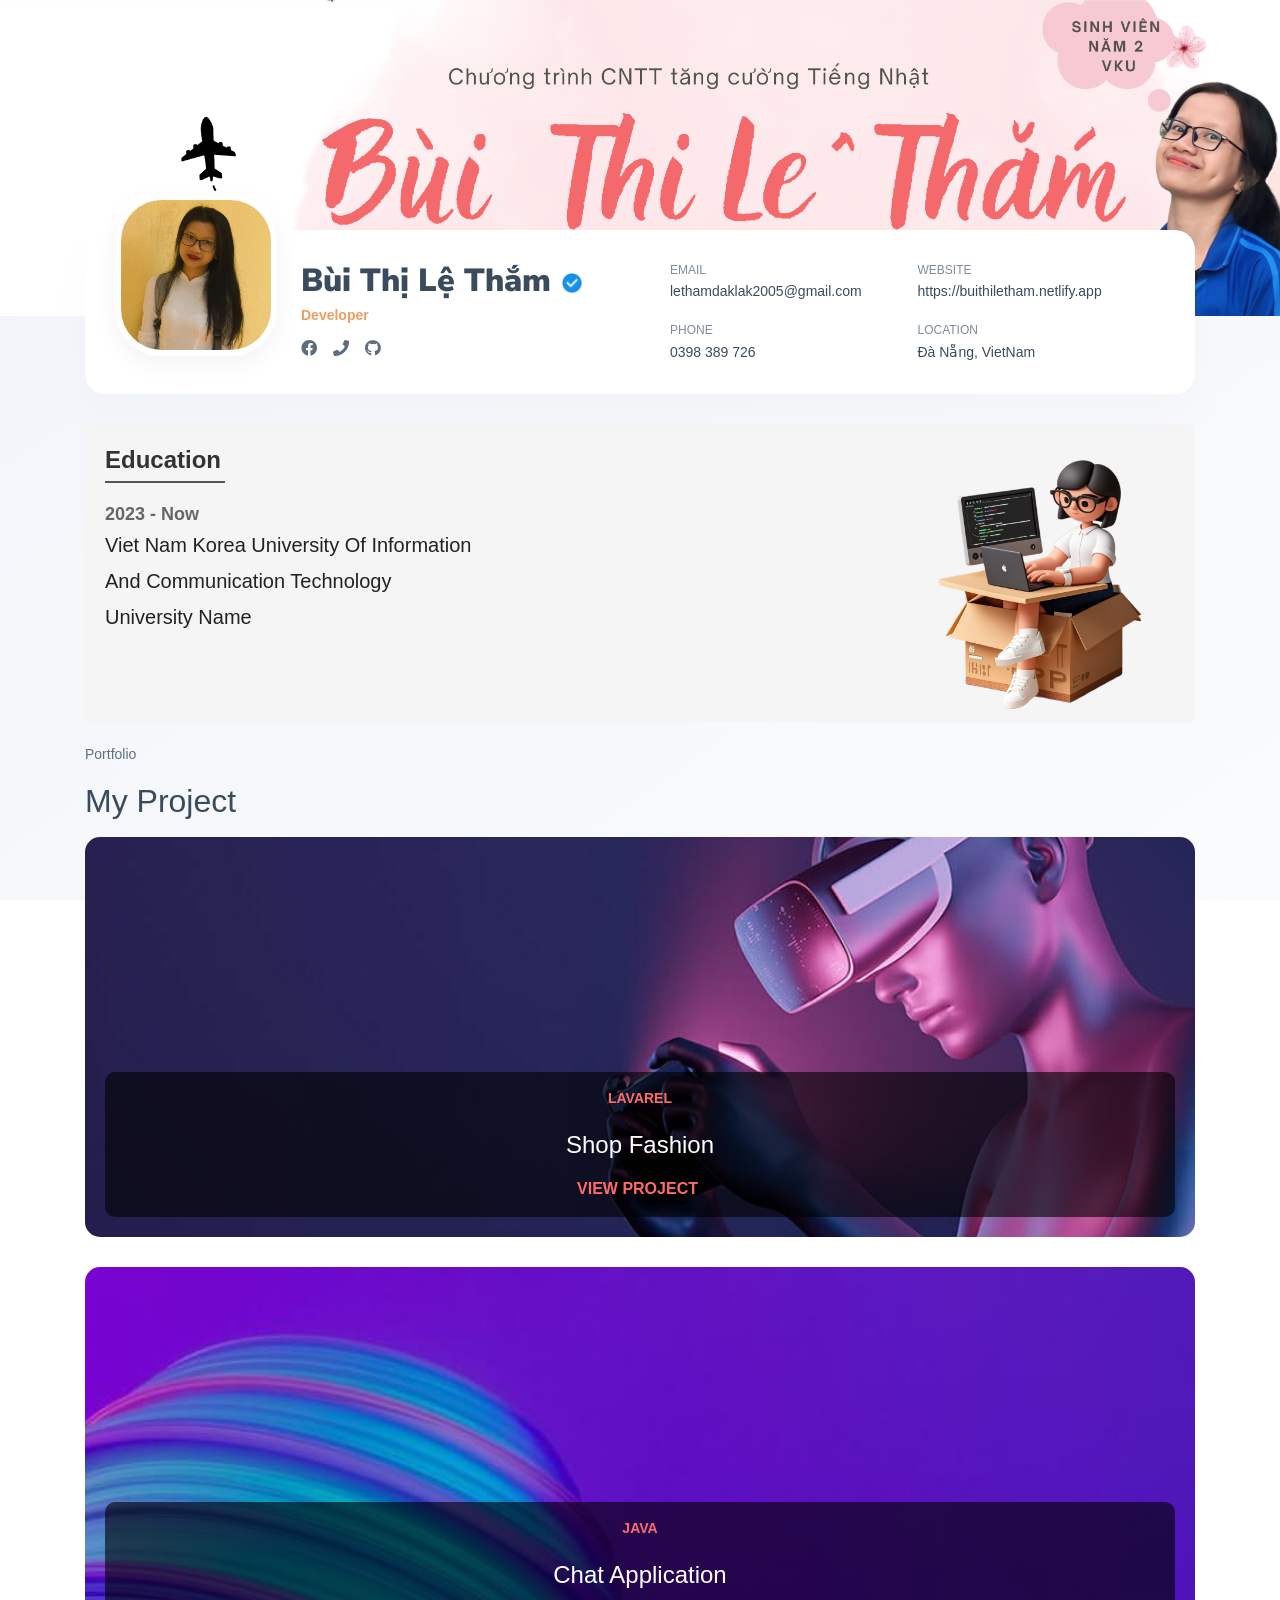
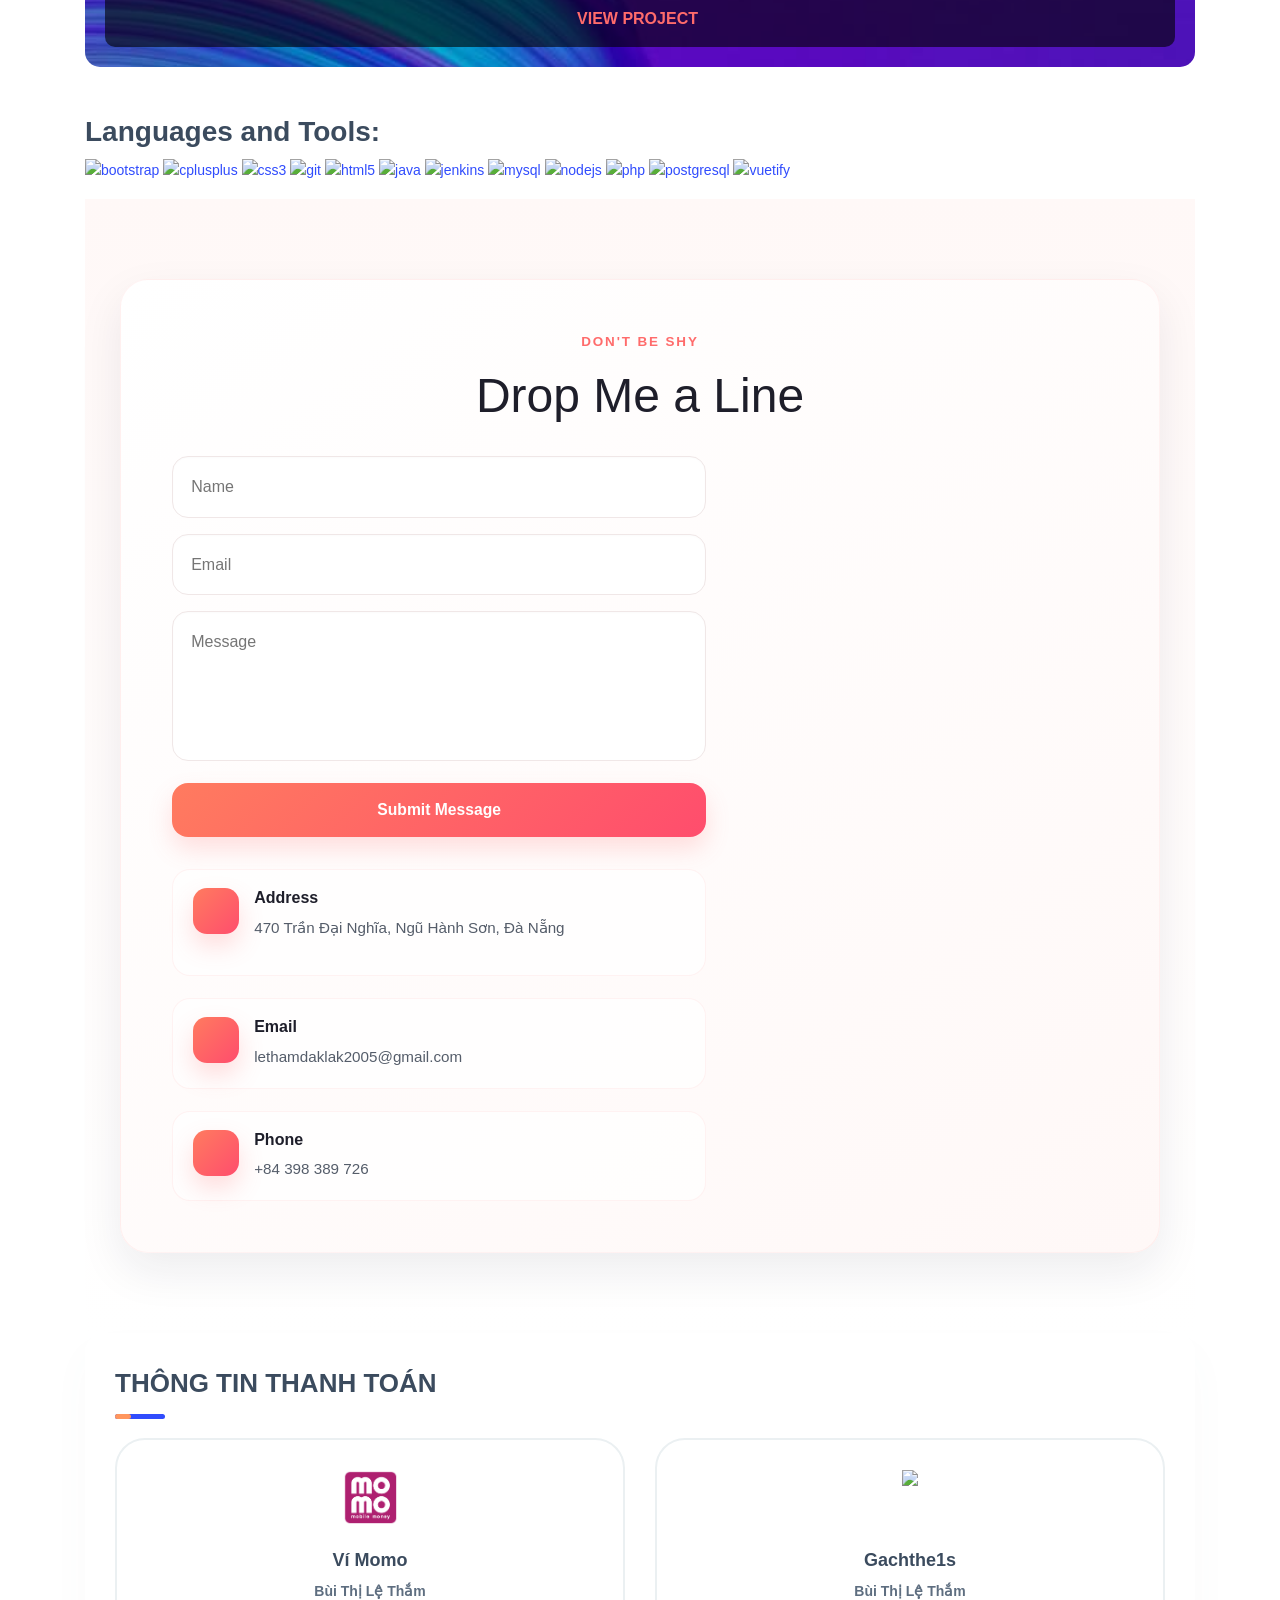
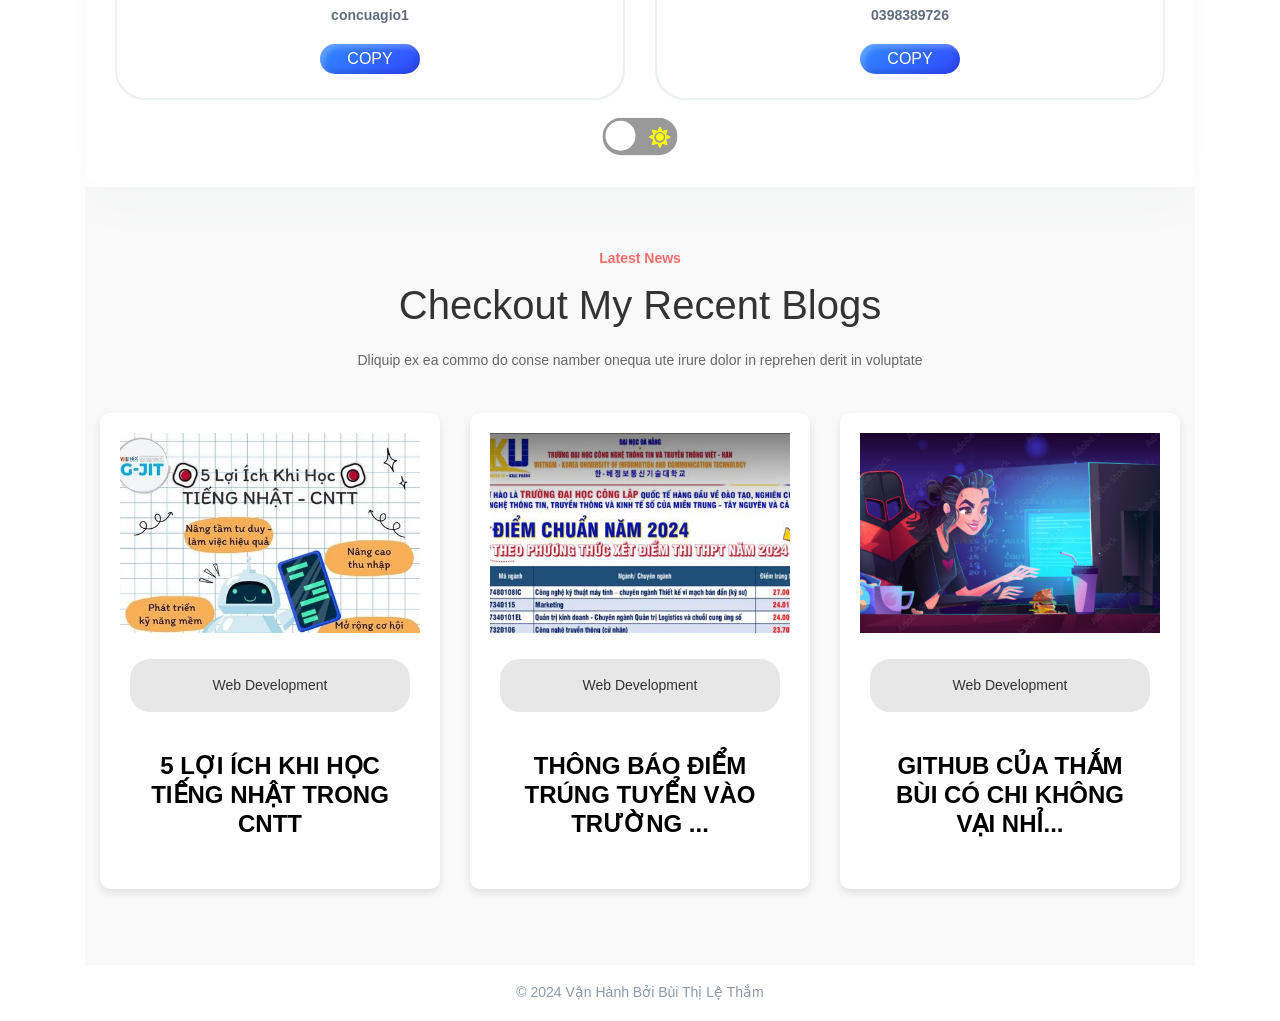
==== commit edccfa75: "refactor: rebuild portfolio UI in Go and clean static structure" ====
--- a/index.html
+++ b/index.html
@@ -362,14 +362,13 @@
 
             <div class="wrapper">
 
-              <form id="contact-form">
+              <form id="contact-form" class="contact-form">
                 <input type="text" name="name" placeholder="Name" required class="contact-input">
                 <input type="email" name="email" placeholder="Email" required class="contact-input">
                 <textarea name="message" placeholder="Message" required class="contact-input"></textarea>
                 <button type="submit" class="btn-submit">Submit Message</button>
-            </form>
-            <p id="form-status"></p>
-            
+              </form>
+              <p id="form-status" class="form-status"></p>
 
               <ul class="contact-list">
 
--- a/assets/styles/style.css
+++ b/assets/styles/style.css
@@ -3038,106 +3038,151 @@
 /* Contact */
 /* Chỉ ảnh hưởng đến phần tử .contact */
 .contact {
-  padding: 50px 20px;
-  background-color: #f9f9f9;
+  padding: 80px 20px;
+  background: linear-gradient(180deg, #fff8f7 0%, #ffffff 100%);
 }
 
 .contact .container {
-  max-width: 800px;
+  max-width: 1100px;
   margin: 0 auto;
   text-align: center;
 }
 
 .contact-card {
-  background-color: #ffffff;
-  padding: 40px;
-  border-radius: 10px;
-  box-shadow: 0 8px 15px rgba(0, 0, 0, 0.1);
+  background: linear-gradient(145deg, #ffffff 0%, #fff8f7 100%);
+  padding: clamp(24px, 4vw, 52px);
+  border-radius: 28px;
+  box-shadow: 0 18px 45px rgba(26, 26, 46, 0.08);
+  border: 1px solid rgba(255, 107, 107, 0.08);
 }
 
 .contact-card .card-subtitle {
-  font-size: 1.2rem;
+  font-size: 0.84rem;
+  letter-spacing: 0.14em;
   color: #ff6b6b;
   text-transform: uppercase;
-  font-weight: bold;
+  font-weight: 700;
+  margin-bottom: 0.8rem;
 }
 
 .contact-card .section-title {
-  font-size: 2.2rem;
-  margin: 10px 0 30px;
-  color: #333333;
+  font-size: clamp(2rem, 4vw, 3rem);
+  margin: 0 0 32px;
+  color: #1e1e2a;
+  line-height: 1.2;
+}
+
+.contact-card .wrapper {
+  display: grid;
+  grid-template-columns: 1.3fr 0.9fr;
+  gap: 32px;
+  align-items: start;
 }
 
 /* Form Styles */
 .contact-form {
-  display: flex;
-  flex-direction: column;
-  gap: 20px;
-  margin-bottom: 40px;
+  display: grid;
+  gap: 16px;
+  margin: 0;
+  text-align: left;
 }
 
 .contact-form .contact-input {
-  padding: 15px;
-  border: 1px solid #ddd;
-  border-radius: 5px;
+  padding: 16px 18px;
+  border: 1px solid #f0e7e7;
+  border-radius: 16px;
   font-size: 1rem;
   width: 100%;
   box-sizing: border-box;
-  transition: border-color 0.3s;
+  background: rgba(255, 255, 255, 0.9);
+  box-shadow: inset 0 1px 2px rgba(15, 23, 42, 0.02);
+  transition: all 0.25s ease;
+  color: #1f2937;
 }
 
 .contact-form .contact-input:focus {
-  border-color: #ff6b6b;
+  border-color: rgba(255, 107, 107, 0.7);
+  box-shadow: 0 0 0 4px rgba(255, 107, 107, 0.12);
   outline: none;
 }
 
+.contact-form textarea.contact-input {
+  min-height: 150px;
+  resize: vertical;
+}
+
 .contact-form .btn-submit {
-  padding: 12px 20px;
-  font-size: 1rem;
-  font-weight: bold;
+  margin-top: 6px;
+  padding: 14px 22px;
+  font-size: 0.98rem;
+  font-weight: 700;
   color: #ffffff;
-  background-color: #ff6b6b;
+  background: linear-gradient(135deg, #ff7b5f 0%, #ff4d6d 100%);
   border: none;
-  border-radius: 5px;
+  border-radius: 16px;
   cursor: pointer;
-  transition: background-color 0.3s;
+  transition: transform 0.2s ease, box-shadow 0.2s ease;
+  box-shadow: 0 12px 24px rgba(255, 107, 107, 0.2);
 }
 
 .contact-form .btn-submit:hover {
-  background-color: #ff8787;
+  transform: translateY(-2px);
+  box-shadow: 0 16px 28px rgba(255, 107, 107, 0.28);
+}
+
+.form-status {
+  margin: 0;
+  min-height: 20px;
+  font-size: 0.9rem;
+  color: #2f9e44;
 }
 
 /* Contact Info List */
 .contact-list {
   display: flex;
   flex-direction: column;
-  gap: 20px;
-  margin-top: 20px;
+  gap: 22px;
+  margin: 0;
+  padding: 0;
+  list-style: none;
+  text-align: left;
 }
 
 .contact-item {
   display: flex;
   align-items: flex-start;
   gap: 15px;
-  text-align: left;
+  padding: 18px 20px;
+  background: rgba(255, 255, 255, 0.7);
+  border: 1px solid rgba(255, 107, 107, 0.08);
+  border-radius: 18px;
 }
 
 .contact-icon {
-  color: #ff6b6b;
-  font-size: 1.8rem;
+  display: grid;
+  place-items: center;
+  width: 46px;
+  height: 46px;
+  color: #ffffff;
+  font-size: 1.4rem;
+  background: linear-gradient(135deg, #ff7b5f 0%, #ff4d6d 100%);
+  border-radius: 14px;
+  box-shadow: 0 12px 24px rgba(255, 107, 107, 0.22);
 }
 
 .contact-item-title {
-  font-size: 1.1rem;
-  font-weight: bold;
-  color: #333333;
+  font-size: 1rem;
+  font-weight: 700;
+  color: #1e1e2a;
+  margin-bottom: 6px;
 }
 
 .contact-item-link {
-  font-size: 1rem;
-  color: #555555;
+  font-size: 0.95rem;
+  line-height: 1.7;
+  color: #555d6a;
   text-decoration: none;
-  transition: color 0.3s;
+  transition: color 0.25s ease;
 }
 
 .contact-item-link:hover {
@@ -3145,19 +3190,14 @@
 }
 
 /* Responsive Design */
-@media (min-width: 768px) {
-  .contact .wrapper {
-    display: flex;
-    gap: 40px;
-    justify-content: space-between;
-  }
-
-  .contact-form {
-    flex: 1;
-  }
-
-  .contact-list {
-    flex: 1;
+@media (max-width: 767px) {
+  .contact-card .wrapper {
+    grid-template-columns: 1fr;
+    gap: 26px;
+  }
+
+  .contact-item {
+    padding: 16px 14px;
   }
 }
 
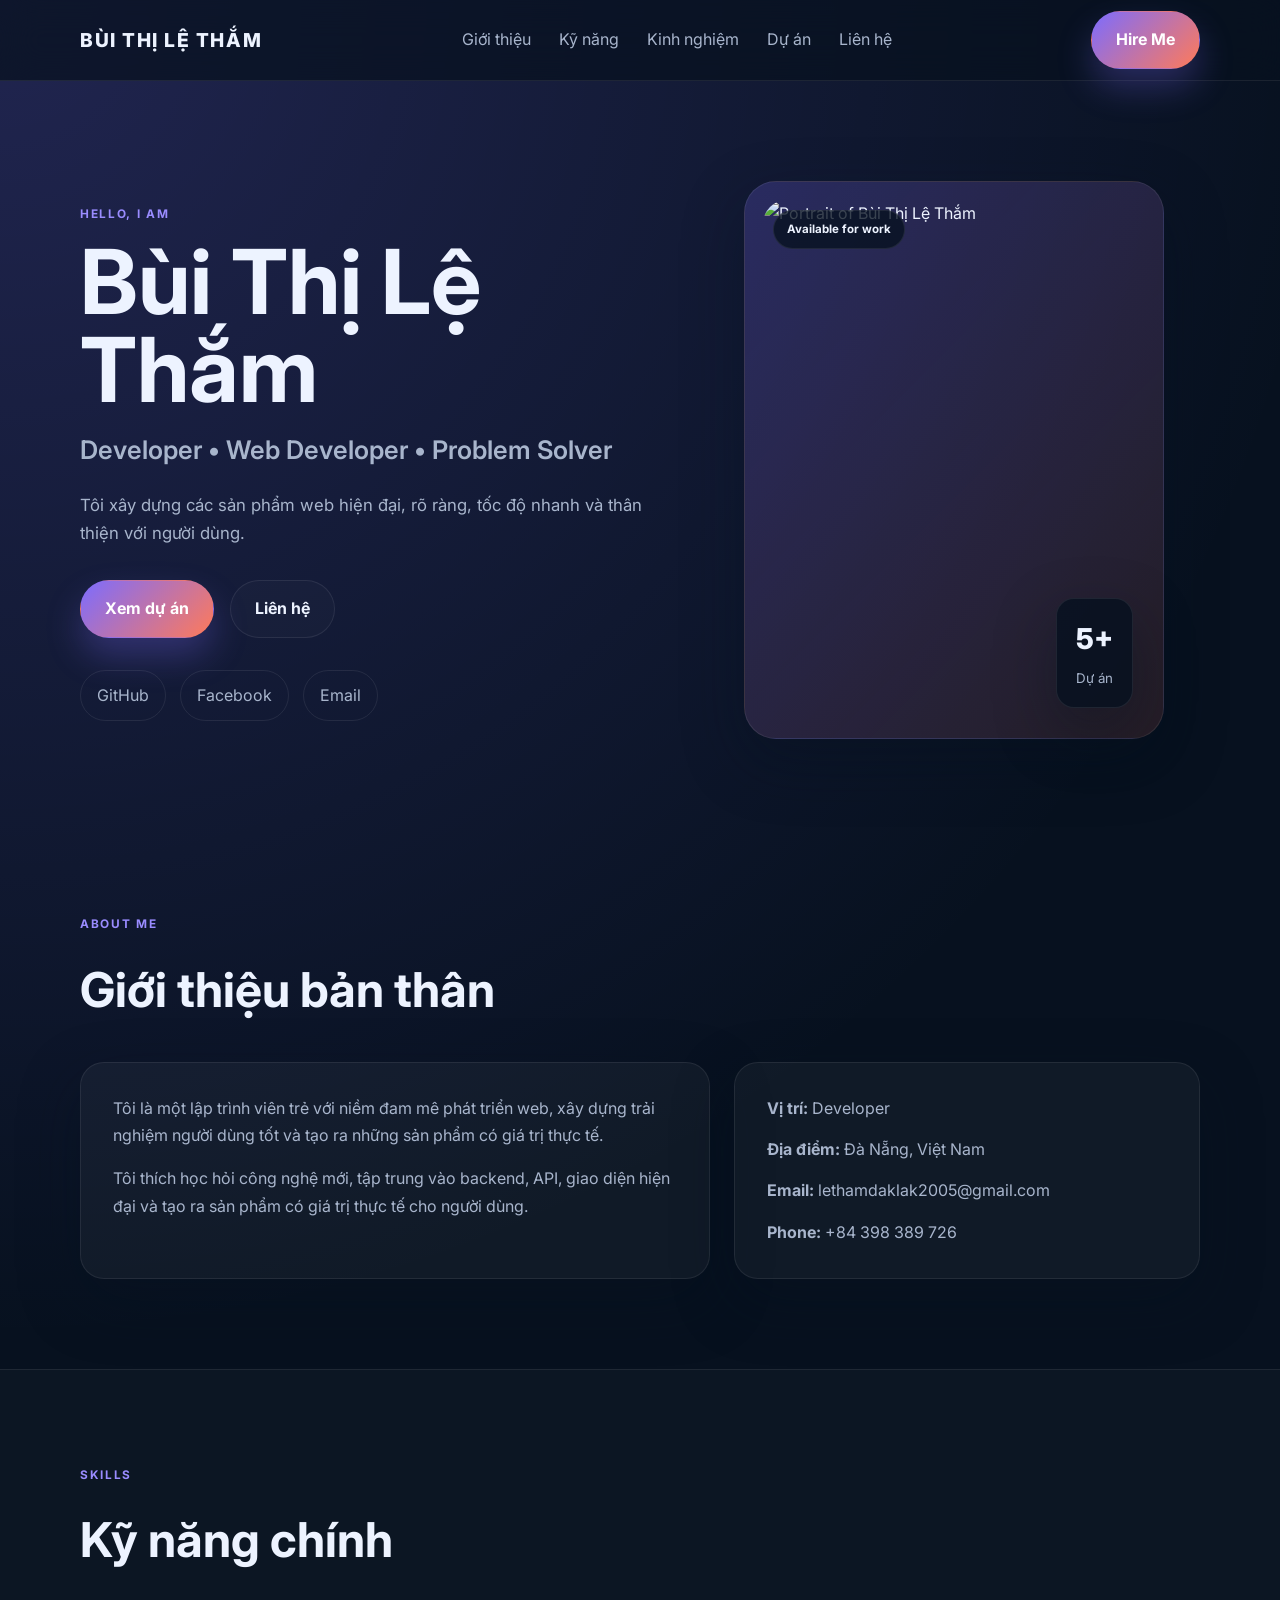
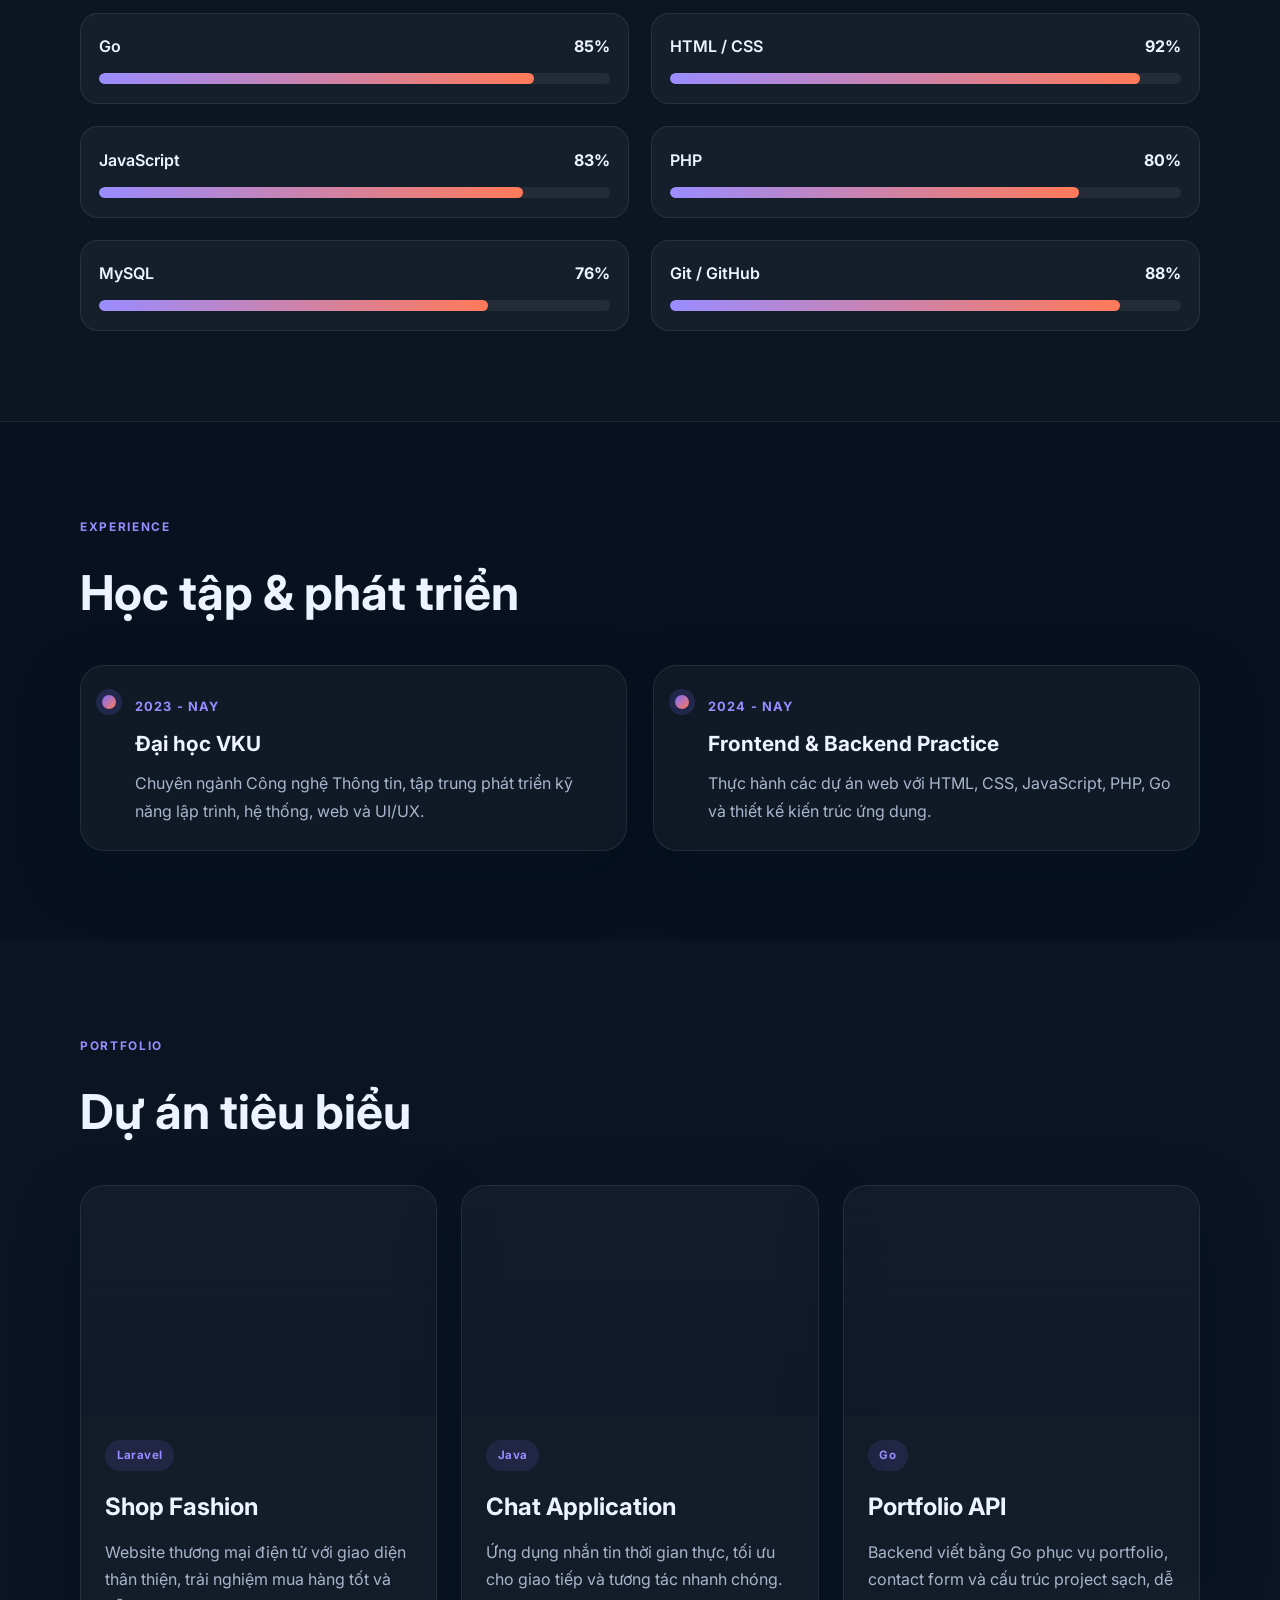
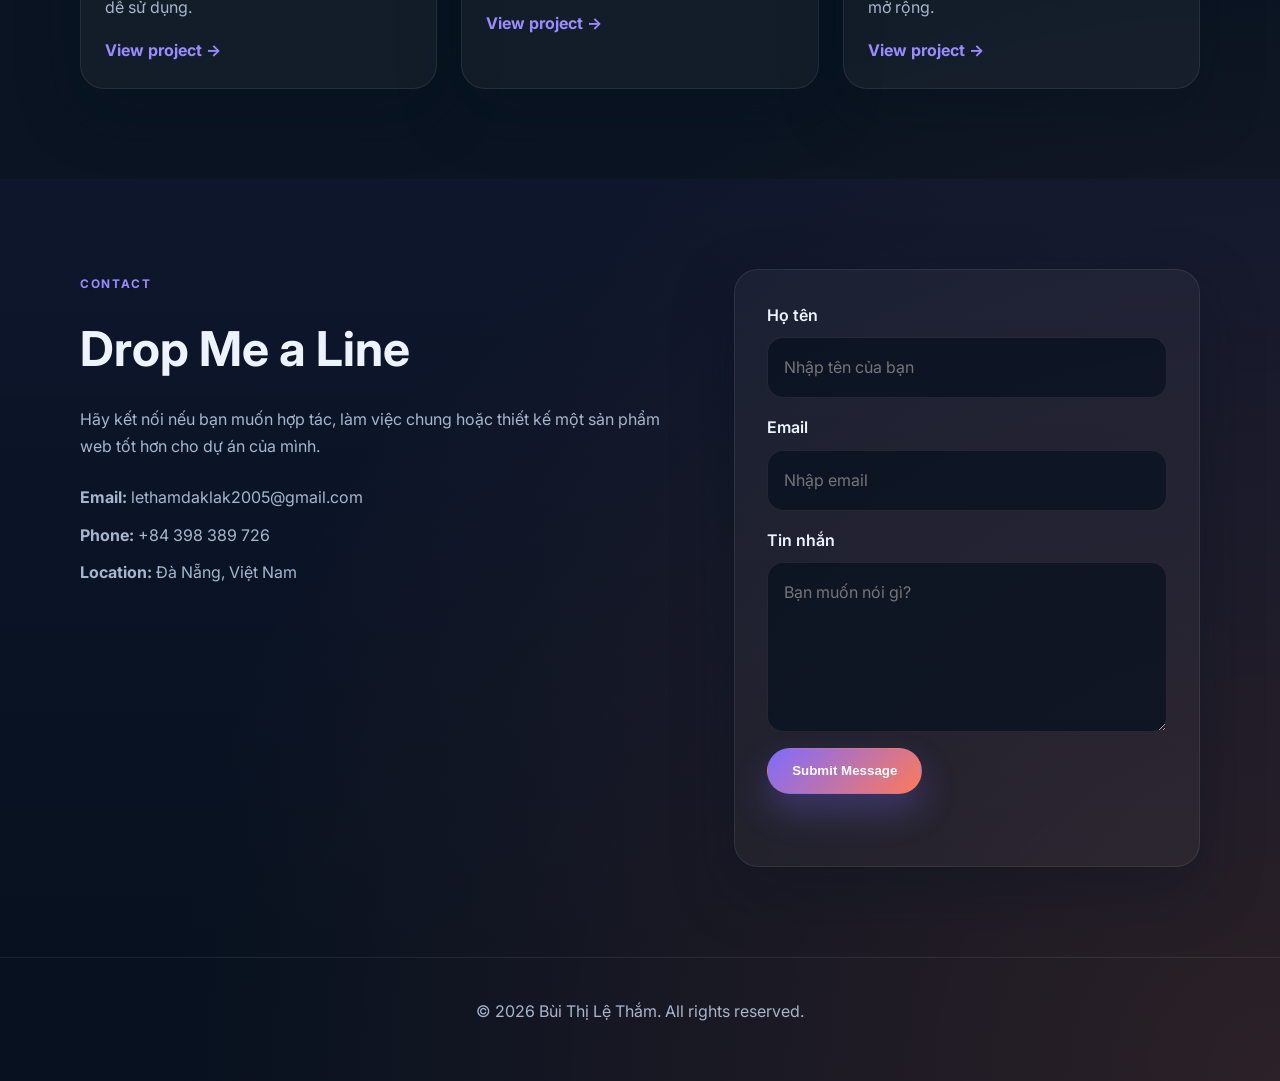
==== commit 4514fd5b: "fix: revert portfolio to static HTML/CSS/JS" ====
--- a/index.html
+++ b/index.html
@@ -1,639 +1,269 @@
-<!DOCTYPE html>
+﻿<!DOCTYPE html>
 <html lang="vi">
-    <head>
-        <meta charset="UTF-8" />
-        <meta http-equiv="X-UA-Compatible" content="IE=edge" />
-        <meta name="viewport" content="width=device-width, initial-scale=1.0" />
-        <?php include "contact.php"; ?>
-        <title>[ Bùi Thị Lệ Thắm ] </title>
-          <!-- 
-    - favicon
-  -->
-  <link rel="shortcut icon" href="./favicon.svg" type="image/svg+xml">
-
-        <link href="https://pixcap.com/" rel="shortcut icon" type="image/x-icon" />
-        <meta content="Thông Tin Thanh Toán Của Nguyễn Gia Phúc  !" property="og:title" />
-        <meta content="https://cdn.trinhngocminh.com" property="og:url" />
-        <meta content="https://i.imgur.com/kuAZrG5.jpg" property="og:image" />
-        <meta content="website" property="og:type" />
-
-        <link rel="stylesheet" type="text/css" href="/assets/styles/style.css?ver=2.1" />
-        <script>
-          // Kiểm tra khi cuộn để hiển thị nút
-window.onscroll = function() {
-  const scrollToTopBtn = document.getElementById("scrollToTopBtn");
-
-  // Hiển thị nút khi đến gần cuối trang
-  if ((window.innerHeight + window.scrollY) >= document.body.offsetHeight - 50) {
-    scrollToTopBtn.style.display = "block";
-  } else {
-    scrollToTopBtn.style.display = "none";
-  }
-};
-
-// Cuộn lên đầu trang khi nhấn nút
-function scrollToTop() {
-  window.scrollTo({ top: 0, behavior: 'smooth' });
-}
-
-        </script>
-    </head>
-
-    <body>
-        <div class="snowflake"><img src="/assets/img/hoamai.svg"/></div>
-        <div class="snowflake"><img src="/assets/img/hoadao.png"/></div>
-        <div class="snowflake"><img src="/assets/img/hoamai.svg"/></div>
-        <div class="snowflake"><img src="/assets/img/hoadao.png"/></div>
-        <div class="snowflake"><img src="/assets/img/hoamai.svg"/></div>
-        <div class="snowflake"><img src="/assets/img/hoadao.png"/></div>
-        <div class="snowflake"><img src="/assets/img/hoamai.svg"/></div>
-        <div class="snowflake"><img src="/assets/img/hoadao.png"/></div>
-        <div class="snowflake"><img src="/assets/img/hoamai.svg"/></div>
-        
-
-        <!-- Preloader -->
-        <div class="preloader">
-            <div class="preloader__wrap">
-                <div class="circle-pulse">
-                    <div class="circle-pulse__1"></div>
-                    <div class="circle-pulse__2"></div>
-                </div>
-                <div class="preloader__progress"><span></span></div>
-            </div>
-        </div>
-
-  
-        <main class="main">
-            <!-- Header Image -->
-            <div class="header-image">
-                <div class="js-parallax" style="background-image: url(/assets/img/Banner\ \(2\).png);"></div>
-            </div>
-
-            <div class="container gutter-top">
-                <!-- Header -->
-                <header class="header box">
-                    <div class="header__left">
-                        <div class="header__photo">
-                            <img class="header__photo-img" src="/assets/img/profile3.jpg" />
-                        </div>
-                        <div class="header__base-info">
-                            <h2 class="title titl--h1 Ubuntu">
-                                <b>Bùi Thị Lệ Thắm  <img src="/assets/img/tich-xanh.png" style="height: 24px;" /></b>
-                            </h2>
-                            <div class="skill-item" style="color: #ef9d64;"><b>Developer  </b></div>
-                            <ul class="header__social">
-                                <li>
-                                    <a href="https://www.facebook.com/lethamsocute/"><i class="fab fa-facebook"></i></a>
-                                </li>
-                                <li>
-                                    <a href="//zalo.me/0398389726"><i class="fas fa-phone"></i></a>
-                                </li>
-                                <li>
-                                    <a href="https://github.com/BuiThiLeTham"><i class="fab fa-github"></i></a>
-                                </li>
-                            </ul>
-                        </div>
-                    </div>
-                    <div class="header__right">
-                        <ul class="header__contact">
-                            <li><span class="overhead">Email</span>lethamdaklak2005@gmail.com </li>
-                            <li><span class="overhead">Phone</span>0398 389 726</li>
-                        </ul>
-                        <ul class="header__contact">
-                            <li><span class="overhead">Website</span>https://buithiletham.netlify.app </li>
-                            <li><span class="overhead">Location</span>Đà Nẵng, VietNam</li>
-                        </ul>
-                    </div>
-                </header>
-
-
-
-                <div class="img3d">
-                    <img src="/assets/img/my.png" alt="">
-                </div>
-                <div class="contactInfo education">
-                    <h3 class="title">Education</h3>
-                    <ul>
-                        <li>
-                            <h5>2023 - Now</h5>
-                            <h4>Viet Nam Korea University Of Information </h4>
-                            <h4> And Communication Technology      </h4>
-                            <h4>University Name</h4><br><br>
-                        </li>
-                    </ul>
-                </div>
-                <!-- Hình xanh xanh bìa -->
-                <!-- <div class="demoimg">
-                  <img id="demo" src="/assets/img/tham.png" alt="">
-                </div> -->
-
-
-<!-- 
-        - #PORTFOLIO
-      -->
-
-      <section class="section portfolio" id="portfolio">
-        <div class="container1">
-
-          <p class="section-subtitle">Portfolio</p>
-
-          <h2 class="h2 section-title">My Project</h2>
-
-          <p class="section-text">
-            <!-- Dliquip ex ea commo do conse namber onequa ute irure dolor in reprehen derit in voluptate -->
-          </p>
-
-          <ul class="portfolio-list">
-
-            <li>
-              <ul class="portfolio-list">
-
-                <li>
-                  <a href="https://github.com/BuiThiLeTham/ShopFashion" target="_blank" class="portfolio-card" style="background-image: url('./assets/img/portfolio-1.jpg')">
-    
-             
-                <div class="card-content">
-
-                  <p class="card-subtitle">Lavarel</p>
-
-                  <h3 class="h3 card-title2">Shop Fashion</h3>
-
-                  <span class="btn-link">
-                    <span>View Project</span>
-
-                    <ion-icon name="arrow-forward"></ion-icon>
-                  </span>
-
-                </div>
-              </a>
-            </li>
-
-            <li>
-              <a href="https://github.com/havy25/ProjectJava.git" target="_blank" class="portfolio-card" style="background-image: url('./assets/img/portfolio-2.jpg')">
-                <div class="card-content">
-
-                  <p class="card-subtitle">Java</p>
-
-                  <h3 class="h3 card-title2">Chat Application</h3>
-
-                  <span class="btn-link">
-                    <span>View Project</span>
-
-                    <ion-icon name="arrow-forward"></ion-icon>
-                  </span>
-
-                </div>
-              </a>
-            </li>
-
-            <!-- <li>
-              <a href="#" class="portfolio-card" style="background-image: url('./assets/img/portfolio-3.jpg')">
-                <div class="card-content">
-
-                  <p class="card-subtitle">Soundcloud</p>
-
-                  <h3 class="h3 card-title2">Web Application for Desiverse</h3>
-
-                  <span class="btn-link">
-                    <span>View Project</span>
-
-                    <ion-icon name="arrow-forward"></ion-icon>
-                  </span>
-
-                </div>
-              </a>
-            </li>
-
-            <li>
-              <a href="#" class="portfolio-card" style="background-image: url('./assets/img/portfolio-4.jpg')">
-                <div class="card-content">
-
-                  <p class="card-subtitle">Details</p>
-
-                  <h3 class="h3 card-title2">Web Application for Desiverse</h3>
-
-                  <span class="btn-link">
-                    <span>View Project</span>
-
-                    <ion-icon name="arrow-forward"></ion-icon>
-                  </span>
-
-                </div>
-              </a>
-            </li> -->
-            
-
-          </ul>
-
-        </div>
-      </section>
-<br><br>
-
-
-
-
-
-
-
-<h3 align="left">Languages and Tools:</h3>
-<p align="left"> <a href="https://getbootstrap.com" target="_blank" rel="noreferrer"> <img src="https://raw.githubusercontent.com/devicons/devicon/master/icons/bootstrap/bootstrap-plain-wordmark.svg" alt="bootstrap" width="40" height="40"/> </a>
-   <a href="https://www.w3schools.com/cpp/" target="_blank" rel="noreferrer"> <img src="https://raw.githubusercontent.com/devicons/devicon/master/icons/cplusplus/cplusplus-original.svg" alt="cplusplus" width="40" height="40"/> </a>
-    <a href="https://www.w3schools.com/css/" target="_blank" rel="noreferrer"> <img src="https://raw.githubusercontent.com/devicons/devicon/master/icons/css3/css3-original-wordmark.svg" alt="css3" width="40" height="40"/> </a> 
-    <a href="https://git-scm.com/" target="_blank" rel="noreferrer"> <img src="https://www.vectorlogo.zone/logos/git-scm/git-scm-icon.svg" alt="git" width="40" height="40"/> </a> 
-    <a href="https://www.w3.org/html/" target="_blank" rel="noreferrer"> <img src="https://raw.githubusercontent.com/devicons/devicon/master/icons/html5/html5-original-wordmark.svg" alt="html5" width="40" height="40"/> </a> 
-    <a href="https://www.java.com" target="_blank" rel="noreferrer"> <img src="https://raw.githubusercontent.com/devicons/devicon/master/icons/java/java-original.svg" alt="java" width="40" height="40"/> </a> 
-    <a href="https://www.jenkins.io" target="_blank" rel="noreferrer"> <img src="https://www.vectorlogo.zone/logos/jenkins/jenkins-icon.svg" alt="jenkins" width="40" height="40"/> </a> 
-    <a href="https://www.mysql.com/" target="_blank" rel="noreferrer"> <img src="https://raw.githubusercontent.com/devicons/devicon/master/icons/mysql/mysql-original-wordmark.svg" alt="mysql" width="40" height="40"/> </a>
-     <a href="https://nodejs.org" target="_blank" rel="noreferrer"> <img src="https://raw.githubusercontent.com/devicons/devicon/master/icons/nodejs/nodejs-original-wordmark.svg" alt="nodejs" width="40" height="40"/> </a>
-     <a href="https://www.php.net" target="_blank" rel="noreferrer"> <img src="https://raw.githubusercontent.com/devicons/devicon/master/icons/php/php-original.svg" alt="php" width="40" height="40"/> </a> 
-     <a href="https://www.postgresql.org" target="_blank" rel="noreferrer"> <img src="https://raw.githubusercontent.com/devicons/devicon/master/icons/postgresql/postgresql-original-wordmark.svg" alt="postgresql" width="40" height="40"/> </a>
-      <a href="https://vuetifyjs.com/en/" target="_blank" rel="noreferrer"> <img src="https://bestofjs.org/logos/vuetify.svg" alt="vuetify" width="40" height="40"/> </a> </p>
-
-
-
-
-    
-               <!-- 
-        - #SKILLS
-      -->
-
-      <!-- <section class="section skills" id="skills">
-        <div class="container">
-
-          <p class="section-subtitle">My Skills</p>
-
-          <h2 class="h2 section-title">I Develop Skills Regularly</h2>
-
-          <p class="section-text">
-            Dliquip ex ea commo do conse namber onequa ute irure dolor in reprehen derit in voluptate
-          </p>
-
-          <ul class="skills-list">
-
-            <li class="skills-item">
-              <div class="wrapper" style="width: 95%">
-                <h3 class=" skills-title">CSS</h3>
-
-                <data class="skills-data" value="95">95%</data>
-              </div>
-
-              <div class="skills-progress-box">
-                <div class="skills-progress" style="width: 95%"></div>
-              </div>
-            </li>
-
-            <li class="skills-item">
-              <div class="wrapper" style="width: 75%">
-                <h3 class="skills-title">React</h3>
-
-                <data class="skills-data" value="75">75%</data>
-              </div>
-
-              <div class="skills-progress-box">
-                <div class="skills-progress" style="width: 75%"></div>
-              </div>
-            </li>
-
-            <li class="skills-item">
-              <div class="wrapper" style="width: 90%">
-                <h3 class="skills-title">MongoDB</h3>
-
-                <data class="skills-data" value="90">90%</data>
-              </div>
-
-              <div class="skills-progress-box">
-                <div class="skills-progress" style="width: 90%"></div>
-              </div>
-            </li>
-
-            <li class="skills-item">
-              <div class="wrapper" style="width: 70%">
-                <h3 class="skills-title">Python</h3>
-
-                <data class="skills-data" value="70">70%</data>
-              </div>
-
-              <div class="skills-progress-box">
-                <div class="skills-progress" style="width: 70%"></div>
-              </div>
-            </li>
-
-            <li class="skills-item">
-              <div class="wrapper" style="width: 80%">
-                <h3 class="skills-title">PHP</h3>
-
-                <data class="skills-data" value="80">80%</data>
-              </div>
-
-              <div class="skills-progress-box">
-                <div class="skills-progress" style="width: 80%"></div>
-              </div>
-            </li>
-
-            <li class="skills-item">
-              <div class="wrapper" style="width: 75%">
-                <h3 class="skills-title">JavaScript</h3>
-
-                <data class="skills-data" value="75">75%</data>
-              </div>
-
-              <div class="skills-progress-box">
-                <div class="skills-progress" style="width: 75%"></div>
-              </div>
-            </li>
-
-          </ul>
-
-        </div>
-      </section> -->
-
-            <!-- 
-        - #CONTACT
-      -->
-
-      <section class="section contact" id="contact">
-        <div class="container">
-
-          <div class="contact-card">
-
-            <p class="card-subtitle">Don't be shy</p>
-
-            <h2 class="h2 section-title">Drop Me a Line</h2>
-
-            <div class="wrapper">
-
-              <form id="contact-form" class="contact-form">
-                <input type="text" name="name" placeholder="Name" required class="contact-input">
-                <input type="email" name="email" placeholder="Email" required class="contact-input">
-                <textarea name="message" placeholder="Message" required class="contact-input"></textarea>
-                <button type="submit" class="btn-submit">Submit Message</button>
-              </form>
-              <p id="form-status" class="form-status"></p>
-
-              <ul class="contact-list">
-
-                <li class="contact-item">
-
-                  <div class="contact-icon">
-                    <ion-icon name="location"></ion-icon>
-                  </div>
-
-                  <div>
-                    <h3 class="contact-item-title">Address</h3>
-
-                    <address class="contact-item-link">
-                      470 Trần Đại Nghĩa, Ngũ Hành Sơn, Đà Nẵng
-                    </address>
-                  </div>
-
-                </li>
-
-                <li class="contact-item">
-
-                  <div class="contact-icon">
-                    <ion-icon name="mail"></ion-icon>
-                  </div>
-
-                  <div>
-                    <h3 class="contact-item-title">Email</h3>
-
-                    <a href="mailto:hello@ethan.com" class="contact-item-link">lethamdaklak2005@gmail.com</a>
-                  </div>
-
-                </li>
-
-                <li class="contact-item">
-
-                  <div class="contact-icon">
-                    <ion-icon name="call"></ion-icon>
-                  </div>
-
-                  <div>
-                    <h3 class="contact-item-title">Phone</h3>
-
-                    <a href="tel:+1234567890" class="contact-item-link">+84 398 389 726</a>
-                  </div>
-
-                </li>
-
+  <head>
+    <meta charset="UTF-8" />
+    <meta http-equiv="X-UA-Compatible" content="IE=edge" />
+    <meta name="viewport" content="width=device-width, initial-scale=1.0" />
+    <meta name="description" content="Portfolio của Bùi Thị Lệ Thắm" />
+    <title>Bùi Thị Lệ Thắm | Developer • Web Developer</title>
+    <link rel="preconnect" href="https://fonts.googleapis.com" />
+    <link rel="preconnect" href="https://fonts.gstatic.com" crossorigin />
+    <link href="https://fonts.googleapis.com/css2?family=Inter:wght@400;500;600;700;800&display=swap" rel="stylesheet" />
+    <link rel="shortcut icon" href="./favicon.svg" type="image/svg+xml" />
+    <link rel="stylesheet" href="./static/css/style.css" />
+  </head>
+  <body>
+    <header class="site-header">
+      <div class="container nav">
+        <a href="#home" class="brand">Bùi Thị Lệ Thắm</a>
+        <nav class="nav-links" aria-label="Main navigation">
+          <a href="#about">Giới thiệu</a>
+          <a href="#skills">Kỹ năng</a>
+          <a href="#experience">Kinh nghiệm</a>
+          <a href="#projects">Dự án</a>
+          <a href="#contact">Liên hệ</a>
+        </nav>
+        <a href="#contact" class="btn btn-primary">Hire Me</a>
+      </div>
+    </header>
+
+    <main>
+      <section id="home" class="hero">
+        <div class="container hero-grid">
+          <div class="hero-content">
+            <span class="eyebrow">Hello, I am</span>
+            <h1>Bùi Thị Lệ Thắm</h1>
+            <h2>Developer • Web Developer • Problem Solver</h2>
+            <p>
+              Tôi xây dựng các sản phẩm web hiện đại, rõ ràng, tốc độ nhanh và thân thiện với người dùng.
+            </p>
+
+            <div class="hero-actions">
+              <a href="#projects" class="btn btn-primary">Xem dự án</a>
+              <a href="#contact" class="btn btn-secondary">Liên hệ</a>
+            </div>
+
+            <ul class="social-list">
+              <li><a href="https://github.com/BuiThiLeTham" target="_blank" rel="noreferrer">GitHub</a></li>
+              <li><a href="https://www.facebook.com/lethamsocute/" target="_blank" rel="noreferrer">Facebook</a></li>
+              <li><a href="mailto:lethamdaklak2005@gmail.com">Email</a></li>
+            </ul>
+          </div>
+
+          <div class="hero-visual">
+            <div class="profile-card">
+              <div class="badge">Available for work</div>
+              <img src="https://images.unsplash.com/photo-1494790108377-be9c29b29330?auto=format&fit=crop&w=900&q=80" alt="Portrait of Bùi Thị Lệ Thắm" />
+              <div class="mini-card">
+                <span>5+</span>
+                <small>Dự án</small>
+              </div>
+            </div>
+          </div>
+        </div>
+      </section>
+
+      <section id="about" class="section">
+        <div class="container">
+          <div class="section-heading">
+            <span class="eyebrow">About Me</span>
+            <h3>Giới thiệu bản thân</h3>
+          </div>
+
+          <div class="about-grid">
+            <div class="about-card">
+              <p>
+                Tôi là một lập trình viên trẻ với niềm đam mê phát triển web, xây dựng trải nghiệm người dùng tốt và tạo ra những sản phẩm có giá trị thực tế.
+              </p>
+              <p>
+                Tôi thích học hỏi công nghệ mới, tập trung vào backend, API, giao diện hiện đại và tạo ra sản phẩm có giá trị thực tế cho người dùng.
+              </p>
+            </div>
+
+            <div class="info-card">
+              <ul>
+                <li><strong>Vị trí:</strong> Developer</li>
+                <li><strong>Địa điểm:</strong> Đà Nẵng, Việt Nam</li>
+                <li><strong>Email:</strong> lethamdaklak2005@gmail.com</li>
+                <li><strong>Phone:</strong> +84 398 389 726</li>
               </ul>
-
-            </div>
-
-          </div>
-
-        </div>
-      </section>
-<!-- Nút mũi tên cuộn lên đầu trang -->
-<button id="scrollToTopBtn" onclick="scrollToTop()">↑</button>
-
-
-
-
-      <div class="row sticky-parent">
-        <!-- Sidebar nav -->
-
-        <!-- Content -->
-        <div class="col-12">
-            <div class="box box-content">
-                <!-- What -->
-                <div class="mt-1">
-                    <h3 class="title title--h2 first-title title__separate">THÔNG TIN THANH TOÁN</h3>
-                    <div class="row">
-                        <!-- Case Item -->
-                        <div class="col-12 col-lg-6">
-                            <div class="case-item">
-                              <img src="/assets/img/momo.png" height="55px" />
-                                <div>
-                                    &nbsp;
-                                    <h4 class="title title--h4">Ví Momo</h4>
-                                    <p>
-                                        <b>Bùi Thị Lệ Thắm </b><br />
-                                        <b id="tsr">concuagio1  </b>
-                                    </p>
-                                    <button type="button" class="btn btn-primary btn-copy" onclick="copyToClipboard('#tsr')">COPY</button>
-                                </div>
-                            </div>
-                        </div>
-
-                        <!-- Case Item -->
-                        <div class="col-12 col-lg-6">
-                            <div class="case-item">
-                                <img src="https://gachthe1s.com/storage/userfiles/images/E1646FF5-B329-4CA6-94D1-4AE71AE041DB.png" height="55px" />
-                                <div>
-                                    &nbsp;
-                                    <h4 class="title title--h4">Gachthe1s </h4>
-                                    <p>
-                                        <b>Bùi Thị Lệ Thắm </b><br />
-                                        <b id="mbbank">0398389726</b>
-                                    </p>
-                                    <button type="button" class="btn btn-primary btn-copy" onclick="copyToClipboard('#mbbank')">COPY</button>
-                                </div>
-                            </div>
-                        </div>
-
-                        <!-- Case Item -->
-                        <!-- <div class="col-12 col-lg-6">
-                            <div class="case-item">
-                                <img src="/assets/img/momo.png" height="55px" />
-                                <div>
-                                    &nbsp;
-                                    <h4 class="title title--h4">Ví Momo</h4>
-                                    <p>
-                                        <b>Nguyễn Gia Phúc </b><br />
-                                        <b id="momo">0359164616 </b>
-                                    </p>
-                                    <button type="button" class="btn btn-primary btn-copy" onclick="copyToClipboard('#momo')">COPY</button>
-                                </div>
-                            </div>
-                        </div>
-                        <div class="col-12 col-lg-6">
-                            <div class="case-item">
-                                <img src="https://i.imgur.com/G9NxWeH.png" height="55px" />
-                                <div>
-                                    &nbsp;
-                                    <h4 class="title title--h4">Cardvip </h4>
-                                    <p>
-                                        <b>Nguyễn Gia Phúc </b><br />
-                                        <b id="pay">giaphucmom@gmail.com</b>
-                                    </p>
-                                    <button type="button" class="btn btn-primary btn-copy" onclick="copyToClipboard('#pay')">COPY</button>
-                                </div>
-                            </div>
-                        </div> -->
-                        <!-- Case Item -->
-                    </div>
-                    <center>
-                        <input type="checkbox" class="checkbox" id="checkbox" value="yes" >
-                        <label for="checkbox" class="label-check">
-                          <i class="fas fa-moon"></i>
-                          <i class='fas fa-sun'></i>
-                          <div class='ball'>
-                        </label>
-                    </center>
-                </div>
-
-            </div>
-           
-
- <!-- 
-        - #BLOG
-      -->
-
-      <section class="section blog" id="blog">
-        <div class="container">
-
-          <p class="section-subtitle">Latest News</p>
-
-          <h2 class="h2 section-title">Checkout My Recent Blogs</h2>
-
-          <p class="section-text">
-            Dliquip ex ea commo do conse namber onequa ute irure dolor in reprehen derit in voluptate
-          </p>
-
-          <ul class="blog-list">
-
-            <li>
-              <div class="blog-card">
-
-                <figure class="card-banner">
-                  <a href="#">
-                    <img src="./assets/img/blog1.jpg" width="1181" height="843" loading="lazy"
-                      alt="Jim Morisson Says when the musics over turn off the light" class="img-cover">
-                  </a>
-                </figure>
-
-                <a href="#" class="card-tag">Web Development</a>
-
-                <h3 class="card-title">
-                  <a href="https://www.facebook.com/gjit.nix.vku/posts/pfbid02D6uZKLhNtHSxmoEqAtZyAJYyvquSHJYtR6RprFPfiQK4YCeMbisKJy4TCU4UVqLpl"   target="_blank">5 LỢI ÍCH KHI HỌC TIẾNG NHẬT TRONG CNTT</a>
-                </h3>
-
-              </div>
-            </li>
-
-            <li>
-              <div class="blog-card">
-
-                <figure class="card-banner">
-                  <a href="#">
-                    <img src="./assets/img/blog2.png" width="1181" height="843" loading="lazy"
-                      alt="Jim Morisson Says when the musics over turn off the light" class="img-cover">
-                  </a>
-                </figure>
-
-                <a href="#" class="card-tag">Web Development</a>
-
-                <h3 class="card-title">
-                  <a href="https://www.facebook.com/photo/?fbid=921834069941293&set=a.655395693251800">THÔNG BÁO ĐIỂM TRÚNG TUYỂN VÀO TRƯỜNG ...</a>
-                </h3>
-
-              </div>
-            </li>
-
-            <li>
-              <div class="blog-card">
-
-                <figure class="card-banner">
-                  <a href="#">
-                    <img src="./assets/img/blog3.png" width="1181" height="843" loading="lazy"
-                       class="img-cover">
-                  </a>
-                </figure>
-
-                <a href="#" class="card-tag">Web Development</a>
-
-                <h3 class="card-title">
-                  <a href="https://github.com/BuiThiLeTham">GITHUB CỦA THẮM BÙI CÓ CHI KHÔNG VẠI NHỈ...</a>
-                </h3>
-
-              </div>
-            </li>
-
-          </ul>
-
-        </div>
-      </section>
-    
-                        <!-- Footer -->
-                        <footer class="footer">
-                            © 2024 Vận Hành Bởi Bùi Thị Lệ Thắm
-                        </footer>
-                    </div>
-                </div>
-            </div>
-        </main>
-        <!-- JavaScripts -->
-        <script src="/assets/js/jquery-3.4.1.min.js"></script>
-        <script src="/assets/js/script.js"></script>
-        <script src="/assets/js/sweetalert2.all.min.js"></script>
-        <script src="/assets/js/plugins.min.js"></script>
-        <script src="/assets/js/common.js"></script>
-    </body>
+            </div>
+          </div>
+        </div>
+      </section>
+
+      <section id="skills" class="section alt-bg">
+        <div class="container">
+          <div class="section-heading">
+            <span class="eyebrow">Skills</span>
+            <h3>Kỹ năng chính</h3>
+          </div>
+
+          <div class="skills-grid">
+            <div class="skill-item">
+              <div class="skill-header">
+                <span>Go</span>
+                <strong>85%</strong>
+              </div>
+              <div class="progress"><i style="width: 85%"></i></div>
+            </div>
+
+            <div class="skill-item">
+              <div class="skill-header">
+                <span>HTML / CSS</span>
+                <strong>92%</strong>
+              </div>
+              <div class="progress"><i style="width: 92%"></i></div>
+            </div>
+
+            <div class="skill-item">
+              <div class="skill-header">
+                <span>JavaScript</span>
+                <strong>83%</strong>
+              </div>
+              <div class="progress"><i style="width: 83%"></i></div>
+            </div>
+
+            <div class="skill-item">
+              <div class="skill-header">
+                <span>PHP</span>
+                <strong>80%</strong>
+              </div>
+              <div class="progress"><i style="width: 80%"></i></div>
+            </div>
+
+            <div class="skill-item">
+              <div class="skill-header">
+                <span>MySQL</span>
+                <strong>76%</strong>
+              </div>
+              <div class="progress"><i style="width: 76%"></i></div>
+            </div>
+
+            <div class="skill-item">
+              <div class="skill-header">
+                <span>Git / GitHub</span>
+                <strong>88%</strong>
+              </div>
+              <div class="progress"><i style="width: 88%"></i></div>
+            </div>
+          </div>
+        </div>
+      </section>
+
+      <section id="experience" class="section">
+        <div class="container">
+          <div class="section-heading">
+            <span class="eyebrow">Experience</span>
+            <h3>Học tập & phát triển</h3>
+          </div>
+
+          <div class="timeline">
+            <div class="timeline-item">
+              <div class="timeline-dot"></div>
+              <div class="timeline-content">
+                <span class="timeline-year">2023 - Nay</span>
+                <h4>Đại học VKU</h4>
+                <p>Chuyên ngành Công nghệ Thông tin, tập trung phát triển kỹ năng lập trình, hệ thống, web và UI/UX.</p>
+              </div>
+            </div>
+
+            <div class="timeline-item">
+              <div class="timeline-dot"></div>
+              <div class="timeline-content">
+                <span class="timeline-year">2024 - Nay</span>
+                <h4>Frontend & Backend Practice</h4>
+                <p>Thực hành các dự án web với HTML, CSS, JavaScript, PHP, Go và thiết kế kiến trúc ứng dụng.</p>
+              </div>
+            </div>
+          </div>
+        </div>
+      </section>
+
+      <section id="projects" class="section project-section">
+        <div class="container">
+          <div class="section-heading">
+            <span class="eyebrow">Portfolio</span>
+            <h3>Dự án tiêu biểu</h3>
+          </div>
+
+          <div class="project-grid">
+            <article class="project-card">
+              <div class="project-thumb" style="background-image: linear-gradient(180deg, rgba(15,23,42,0.2), rgba(15,23,42,0.6)), url('https://images.unsplash.com/photo-1524758631624-e2822e304c36?auto=format&fit=crop&w=900&q=80');"></div>
+              <div class="project-body">
+                <span class="tag">Laravel</span>
+                <h4>Shop Fashion</h4>
+                <p>Website thương mại điện tử với giao diện thân thiện, trải nghiệm mua hàng tốt và dễ sử dụng.</p>
+                <a href="https://github.com/BuiThiLeTham/ShopFashion" target="_blank" rel="noreferrer">View project →</a>
+              </div>
+            </article>
+
+            <article class="project-card">
+              <div class="project-thumb" style="background-image: linear-gradient(180deg, rgba(15,23,42,0.2), rgba(15,23,42,0.6)), url('https://images.unsplash.com/photo-1516321318423-f06f85e504b3?auto=format&fit=crop&w=900&q=80');"></div>
+              <div class="project-body">
+                <span class="tag">Java</span>
+                <h4>Chat Application</h4>
+                <p>Ứng dụng nhắn tin thời gian thực, tối ưu cho giao tiếp và tương tác nhanh chóng.</p>
+                <a href="https://github.com/havy25/ProjectJava.git" target="_blank" rel="noreferrer">View project →</a>
+              </div>
+            </article>
+
+            <article class="project-card">
+              <div class="project-thumb" style="background-image: linear-gradient(180deg, rgba(15,23,42,0.2), rgba(15,23,42,0.6)), url('https://images.unsplash.com/photo-1555066931-4365d14bab8c?auto=format&fit=crop&w=900&q=80');"></div>
+              <div class="project-body">
+                <span class="tag">Go</span>
+                <h4>Portfolio API</h4>
+                <p>Backend viết bằng Go phục vụ portfolio, contact form và cấu trúc project sạch, dễ mở rộng.</p>
+                <a href="#contact">View project →</a>
+              </div>
+            </article>
+          </div>
+        </div>
+      </section>
+
+      <section id="contact" class="section contact-section">
+        <div class="container contact-grid">
+          <div class="contact-copy">
+            <span class="eyebrow">Contact</span>
+            <h3>Drop Me a Line</h3>
+            <p>Hãy kết nối nếu bạn muốn hợp tác, làm việc chung hoặc thiết kế một sản phẩm web tốt hơn cho dự án của mình.</p>
+
+            <ul class="contact-list">
+              <li><strong>Email:</strong> lethamdaklak2005@gmail.com</li>
+              <li><strong>Phone:</strong> +84 398 389 726</li>
+              <li><strong>Location:</strong> Đà Nẵng, Việt Nam</li>
+            </ul>
+          </div>
+
+          <form id="contactForm" class="contact-form">
+            <div class="field-group">
+              <label for="name">Họ tên</label>
+              <input id="name" name="name" type="text" placeholder="Nhập tên của bạn" required />
+            </div>
+
+            <div class="field-group">
+              <label for="email">Email</label>
+              <input id="email" name="email" type="email" placeholder="Nhập email" required />
+            </div>
+
+            <div class="field-group">
+              <label for="message">Tin nhắn</label>
+              <textarea id="message" name="message" rows="5" placeholder="Bạn muốn nói gì?" required></textarea>
+            </div>
+
+            <button type="submit" class="btn btn-primary">Submit Message</button>
+            <p id="formStatus" class="form-status" aria-live="polite"></p>
+          </form>
+        </div>
+      </section>
+    </main>
+
+    <footer class="site-footer">
+      <div class="container footer-inner">
+        <p>© 2026 Bùi Thị Lệ Thắm. All rights reserved.</p>
+      </div>
+    </footer>
+
+    <script src="./static/js/main.js"></script>
+  </body>
 </html>
-<script>
-  document.getElementById("contact-form").addEventListener("submit", function(event) {
-      event.preventDefault();
-  
-      var formData = new FormData(this);
-  
-      fetch("contact.php", {
-          method: "POST",
-          body: formData
-      })
-      .then(response => response.text())
-      .then(data => {
-          let statusElement = document.getElementById("form-status");
-          if (data.trim() === "success") {
-              statusElement.textContent = "Message sent successfully!";
-              statusElement.style.color = "green";
-              document.getElementById("contact-form").reset();
-          } else {
-              statusElement.textContent = "Failed to send message.";
-              statusElement.style.color = "red";
-          }
-      })
-      .catch(error => console.error("Error:", error));
-  });
-  </script>
-  
--- a/static/css/style.css
+++ b/static/css/style.css
@@ -0,0 +1,545 @@
+* {
+  box-sizing: border-box;
+}
+
+:root {
+  --bg: #07111f;
+  --bg-soft: #0f1d2f;
+  --card: rgba(15, 29, 47, 0.8);
+  --card-soft: rgba(255, 255, 255, 0.04);
+  --text: #edf3ff;
+  --muted: #a8b5cc;
+  --primary: #7c6cff;
+  --primary-strong: #9a8cff;
+  --accent: #ff7a59;
+  --line: rgba(255, 255, 255, 0.08);
+  --success: #7dd3fc;
+  --shadow: 0 22px 60px rgba(7, 17, 31, 0.35);
+}
+
+html {
+  scroll-behavior: smooth;
+}
+
+body {
+  margin: 0;
+  font-family: 'Inter', sans-serif;
+  color: var(--text);
+  background:
+    radial-gradient(circle at top left, rgba(124, 108, 255, 0.22), transparent 30%),
+    radial-gradient(circle at bottom right, rgba(255, 122, 89, 0.15), transparent 25%),
+    var(--bg);
+  line-height: 1.7;
+}
+
+a {
+  color: inherit;
+  text-decoration: none;
+}
+
+img {
+  display: block;
+  max-width: 100%;
+}
+
+.container {
+  width: min(1120px, calc(100% - 32px));
+  margin: 0 auto;
+}
+
+.site-header {
+  position: sticky;
+  top: 0;
+  z-index: 30;
+  backdrop-filter: blur(18px);
+  background: rgba(7, 17, 31, 0.72);
+  border-bottom: 1px solid var(--line);
+}
+
+.nav {
+  min-height: 80px;
+  display: flex;
+  align-items: center;
+  justify-content: space-between;
+  gap: 20px;
+}
+
+.brand {
+  font-size: 1.2rem;
+  font-weight: 800;
+  letter-spacing: 0.08em;
+  text-transform: uppercase;
+}
+
+.nav-links {
+  display: flex;
+  align-items: center;
+  gap: 28px;
+  color: var(--muted);
+}
+
+.nav-links a {
+  transition: color 0.2s ease;
+}
+
+.nav-links a:hover {
+  color: var(--text);
+}
+
+.btn {
+  display: inline-flex;
+  align-items: center;
+  justify-content: center;
+  padding: 0.9rem 1.5rem;
+  border-radius: 999px;
+  font-weight: 700;
+  border: 1px solid transparent;
+  transition: transform 0.2s ease, box-shadow 0.2s ease;
+}
+
+.btn:hover {
+  transform: translateY(-2px);
+}
+
+.btn-primary {
+  background: linear-gradient(135deg, var(--primary) 0%, var(--accent) 100%);
+  color: white;
+  box-shadow: 0 18px 35px rgba(124, 108, 255, 0.28);
+}
+
+.btn-secondary {
+  border-color: var(--line);
+  background: rgba(255, 255, 255, 0.02);
+  color: var(--text);
+}
+
+.hero {
+  padding: 100px 0 80px;
+}
+
+.hero-grid {
+  display: grid;
+  grid-template-columns: 1.08fr 0.92fr;
+  align-items: center;
+  gap: 52px;
+}
+
+.eyebrow {
+  display: inline-block;
+  margin-bottom: 0.9rem;
+  font-size: 0.74rem;
+  font-weight: 700;
+  letter-spacing: 0.14em;
+  text-transform: uppercase;
+  color: var(--primary-strong);
+}
+
+.hero h1 {
+  margin: 0;
+  font-size: clamp(2.7rem, 7vw, 5.7rem);
+  line-height: 0.98;
+}
+
+.hero h2 {
+  margin: 0.9rem 0 0;
+  font-size: clamp(1.1rem, 2vw, 2rem);
+  color: var(--muted);
+  font-weight: 600;
+}
+
+.hero p {
+  margin-top: 1.2rem;
+  max-width: 600px;
+  color: var(--muted);
+  font-size: 1.05rem;
+}
+
+.hero-actions {
+  display: flex;
+  flex-wrap: wrap;
+  gap: 16px;
+  margin-top: 2rem;
+}
+
+.social-list {
+  list-style: none;
+  display: flex;
+  flex-wrap: wrap;
+  gap: 14px;
+  padding: 0;
+  margin: 2rem 0 0;
+}
+
+.social-list a {
+  display: inline-flex;
+  padding: 0.7rem 1rem;
+  border-radius: 999px;
+  border: 1px solid var(--line);
+  transition: border-color 0.2s ease, color 0.2s ease;
+  color: var(--muted);
+}
+
+.social-list a:hover {
+  color: var(--text);
+  border-color: rgba(154, 140, 255, 0.7);
+}
+
+.hero-visual {
+  display: flex;
+  justify-content: center;
+}
+
+.profile-card {
+  position: relative;
+  width: min(420px, 100%);
+  background: linear-gradient(135deg, rgba(124, 108, 255, 0.22), rgba(255, 122, 89, 0.12));
+  border: 1px solid var(--line);
+  border-radius: 32px;
+  padding: 18px;
+  box-shadow: var(--shadow);
+}
+
+.profile-card img {
+  width: 100%;
+  height: 520px;
+  object-fit: cover;
+  border-radius: 24px;
+}
+
+.badge {
+  position: absolute;
+  top: 28px;
+  left: 28px;
+  padding: 0.55rem 0.8rem;
+  border-radius: 999px;
+  background: rgba(7, 17, 31, 0.78);
+  border: 1px solid var(--line);
+  font-size: 0.72rem;
+  font-weight: 700;
+}
+
+.mini-card {
+  position: absolute;
+  right: 30px;
+  bottom: 30px;
+  padding: 1rem 1.2rem;
+  border-radius: 18px;
+  text-align: center;
+  background: rgba(7, 17, 31, 0.82);
+  border: 1px solid var(--line);
+  box-shadow: var(--shadow);
+}
+
+.mini-card span {
+  display: block;
+  font-size: 1.8rem;
+  font-weight: 800;
+}
+
+.mini-card small {
+  color: var(--muted);
+}
+
+.section {
+  padding: 90px 0;
+}
+
+.alt-bg {
+  background: rgba(255, 255, 255, 0.02);
+  border-top: 1px solid var(--line);
+  border-bottom: 1px solid var(--line);
+}
+
+.section-heading {
+  margin-bottom: 2rem;
+}
+
+.section-heading h3 {
+  margin: 0;
+  font-size: clamp(2rem, 4vw, 3rem);
+}
+
+.about-grid,
+.contact-grid {
+  display: grid;
+  grid-template-columns: 1.15fr 0.85fr;
+  gap: 24px;
+}
+
+.about-card,
+.info-card,
+.project-card,
+.contact-form,
+.timeline-item {
+  background: var(--card-soft);
+  border: 1px solid var(--line);
+  border-radius: 24px;
+  box-shadow: var(--shadow);
+}
+
+.about-card {
+  padding: 2rem;
+  color: var(--muted);
+}
+
+.about-card p {
+  margin: 0 0 1rem;
+}
+
+.info-card {
+  padding: 2rem;
+}
+
+.info-card ul {
+  list-style: none;
+  margin: 0;
+  padding: 0;
+  display: grid;
+  gap: 14px;
+  color: var(--muted);
+}
+
+.skills-grid {
+  display: grid;
+  grid-template-columns: repeat(2, minmax(0, 1fr));
+  gap: 22px;
+}
+
+.skill-item {
+  padding: 1.2rem 1.1rem;
+  border-radius: 18px;
+  border: 1px solid var(--line);
+  background: var(--card-soft);
+}
+
+.skill-header {
+  display: flex;
+  align-items: center;
+  justify-content: space-between;
+  gap: 14px;
+  margin-bottom: 0.8rem;
+  font-weight: 600;
+}
+
+.progress {
+  height: 11px;
+  border-radius: 999px;
+  background: rgba(255, 255, 255, 0.06);
+  overflow: hidden;
+}
+
+.progress i {
+  display: block;
+  height: 100%;
+  border-radius: inherit;
+  background: linear-gradient(90deg, var(--primary-strong) 0%, var(--accent) 100%);
+}
+
+.timeline {
+  display: grid;
+  grid-template-columns: repeat(2, minmax(0, 1fr));
+  gap: 26px;
+}
+
+.timeline-item {
+  position: relative;
+  padding: 1.6rem 1.6rem 1.6rem 3.4rem;
+}
+
+.timeline-dot {
+  position: absolute;
+  top: 1.8rem;
+  left: 1.3rem;
+  width: 14px;
+  height: 14px;
+  border-radius: 50%;
+  background: linear-gradient(135deg, var(--primary), var(--accent));
+  box-shadow: 0 0 0 6px rgba(124, 108, 255, 0.17);
+}
+
+.timeline-content {
+  position: relative;
+  z-index: 1;
+}
+
+.timeline-year {
+  display: inline-block;
+  margin-bottom: 0.5rem;
+  color: var(--primary-strong);
+  font-weight: 700;
+  font-size: 0.8rem;
+  letter-spacing: 0.08em;
+  text-transform: uppercase;
+}
+
+.timeline-content h4 {
+  margin: 0 0 0.6rem;
+  font-size: 1.3rem;
+}
+
+.timeline-content p {
+  margin: 0;
+  color: var(--muted);
+}
+
+.project-section {
+  background: rgba(255, 255, 255, 0.01);
+}
+
+.project-grid {
+  display: grid;
+  grid-template-columns: repeat(3, minmax(0, 1fr));
+  gap: 24px;
+}
+
+.project-card {
+  overflow: hidden;
+}
+
+.project-thumb {
+  height: 230px;
+  background-size: cover;
+  background-position: center;
+}
+
+.project-body {
+  padding: 1.5rem;
+}
+
+.tag {
+  display: inline-block;
+  padding: 0.38rem 0.72rem;
+  border-radius: 999px;
+  background: rgba(124, 108, 255, 0.12);
+  color: var(--primary-strong);
+  font-size: 0.72rem;
+  font-weight: 700;
+  letter-spacing: 0.04em;
+}
+
+.project-body h4 {
+  margin: 1rem 0 0.7rem;
+  font-size: 1.5rem;
+}
+
+.project-body p {
+  margin: 0 0 1rem;
+  color: var(--muted);
+}
+
+.project-body a {
+  color: var(--primary-strong);
+  font-weight: 700;
+}
+
+.contact-section {
+  background: linear-gradient(180deg, rgba(124, 108, 255, 0.06), rgba(0, 0, 0, 0));
+}
+
+.contact-copy {
+  padding-right: 1rem;
+}
+
+.contact-copy h3 {
+  margin: 0 0 1rem;
+  font-size: clamp(2rem, 4vw, 3rem);
+}
+
+.contact-copy p {
+  color: var(--muted);
+}
+
+.contact-list {
+  list-style: none;
+  margin: 1.5rem 0 0;
+  padding: 0;
+  display: grid;
+  gap: 10px;
+  color: var(--muted);
+}
+
+.contact-form {
+  padding: 2rem;
+}
+
+.field-group {
+  display: grid;
+  gap: 8px;
+  margin-bottom: 1rem;
+}
+
+.field-group label {
+  font-weight: 600;
+}
+
+.field-group input,
+.field-group textarea {
+  width: 100%;
+  border: 1px solid rgba(255,255,255,0.08);
+  border-radius: 16px;
+  padding: 1rem 1rem;
+  background: rgba(7, 17, 31, 0.7);
+  color: var(--text);
+  font: inherit;
+}
+
+.field-group input:focus,
+.field-group textarea:focus {
+  outline: none;
+  border-color: rgba(154, 140, 255, 0.9);
+  box-shadow: 0 0 0 4px rgba(154, 140, 255, 0.12);
+}
+
+.form-status {
+  min-height: 24px;
+  margin: 1rem 0 0;
+  color: var(--success);
+  font-weight: 600;
+}
+
+.site-footer {
+  padding: 24px 0 40px;
+  border-top: 1px solid var(--line);
+}
+
+.footer-inner {
+  display: flex;
+  justify-content: center;
+  color: var(--muted);
+}
+
+@media (max-width: 900px) {
+  .hero-grid,
+  .about-grid,
+  .contact-grid,
+  .timeline,
+  .project-grid {
+    grid-template-columns: 1fr;
+  }
+
+  .nav {
+    flex-wrap: wrap;
+    justify-content: center;
+    padding: 20px 0;
+  }
+
+  .nav-links {
+    width: 100%;
+    justify-content: center;
+    flex-wrap: wrap;
+  }
+}
+
+@media (max-width: 640px) {
+  .skills-grid {
+    grid-template-columns: 1fr;
+  }
+
+  .hero {
+    padding-top: 80px;
+  }
+
+  .profile-card img {
+    height: 400px;
+  }
+}
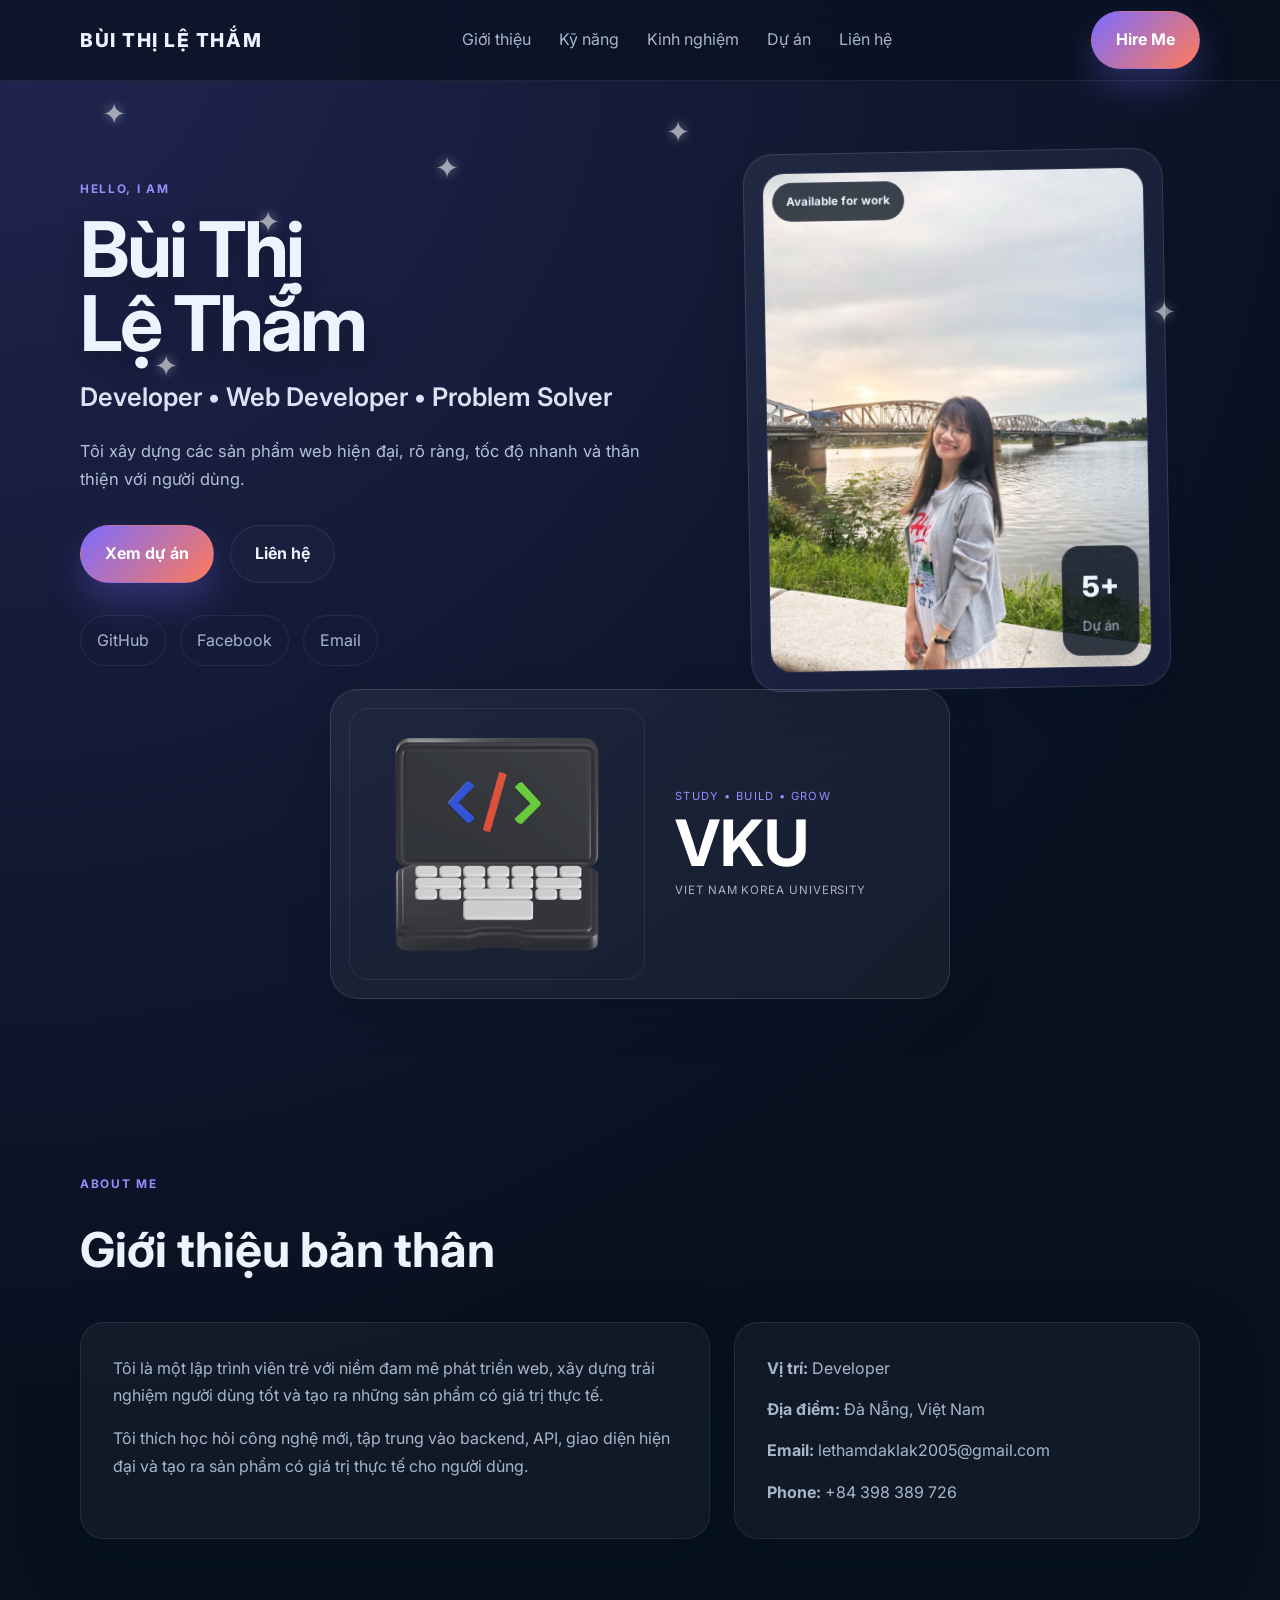
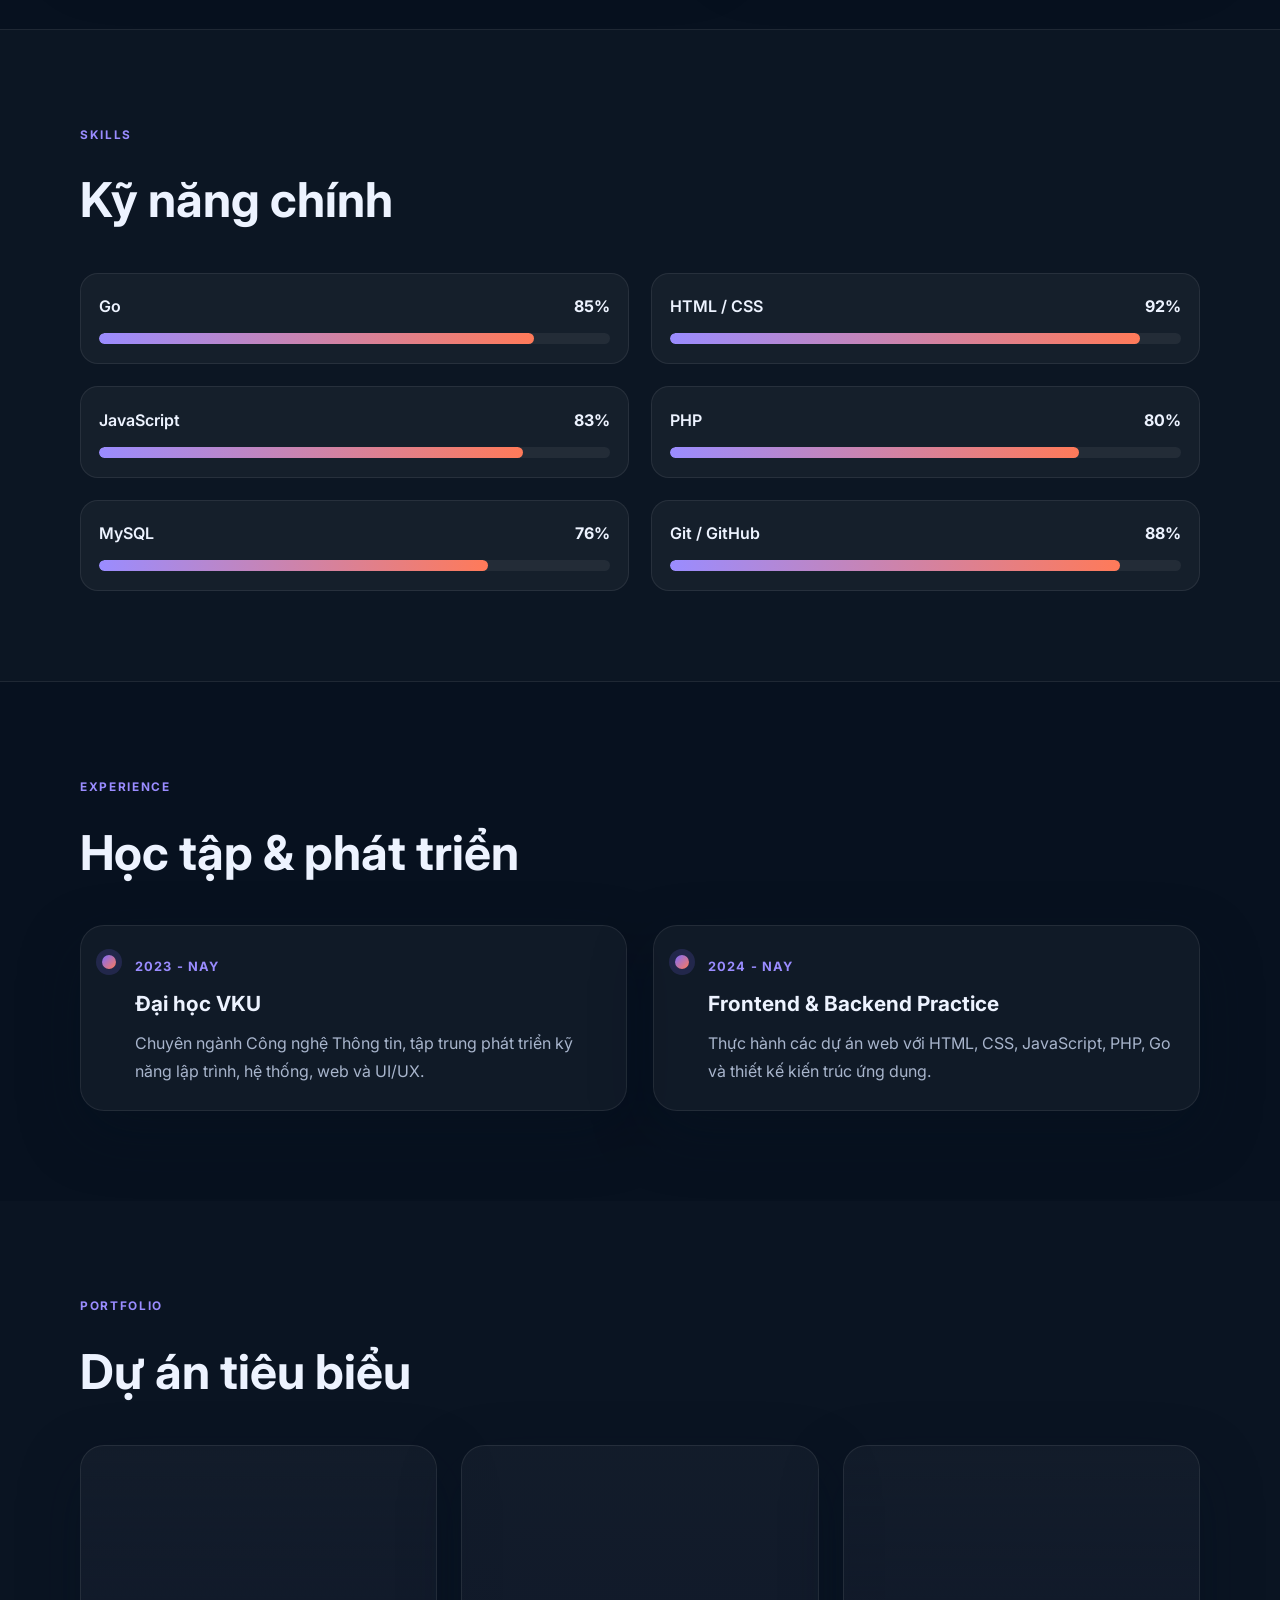
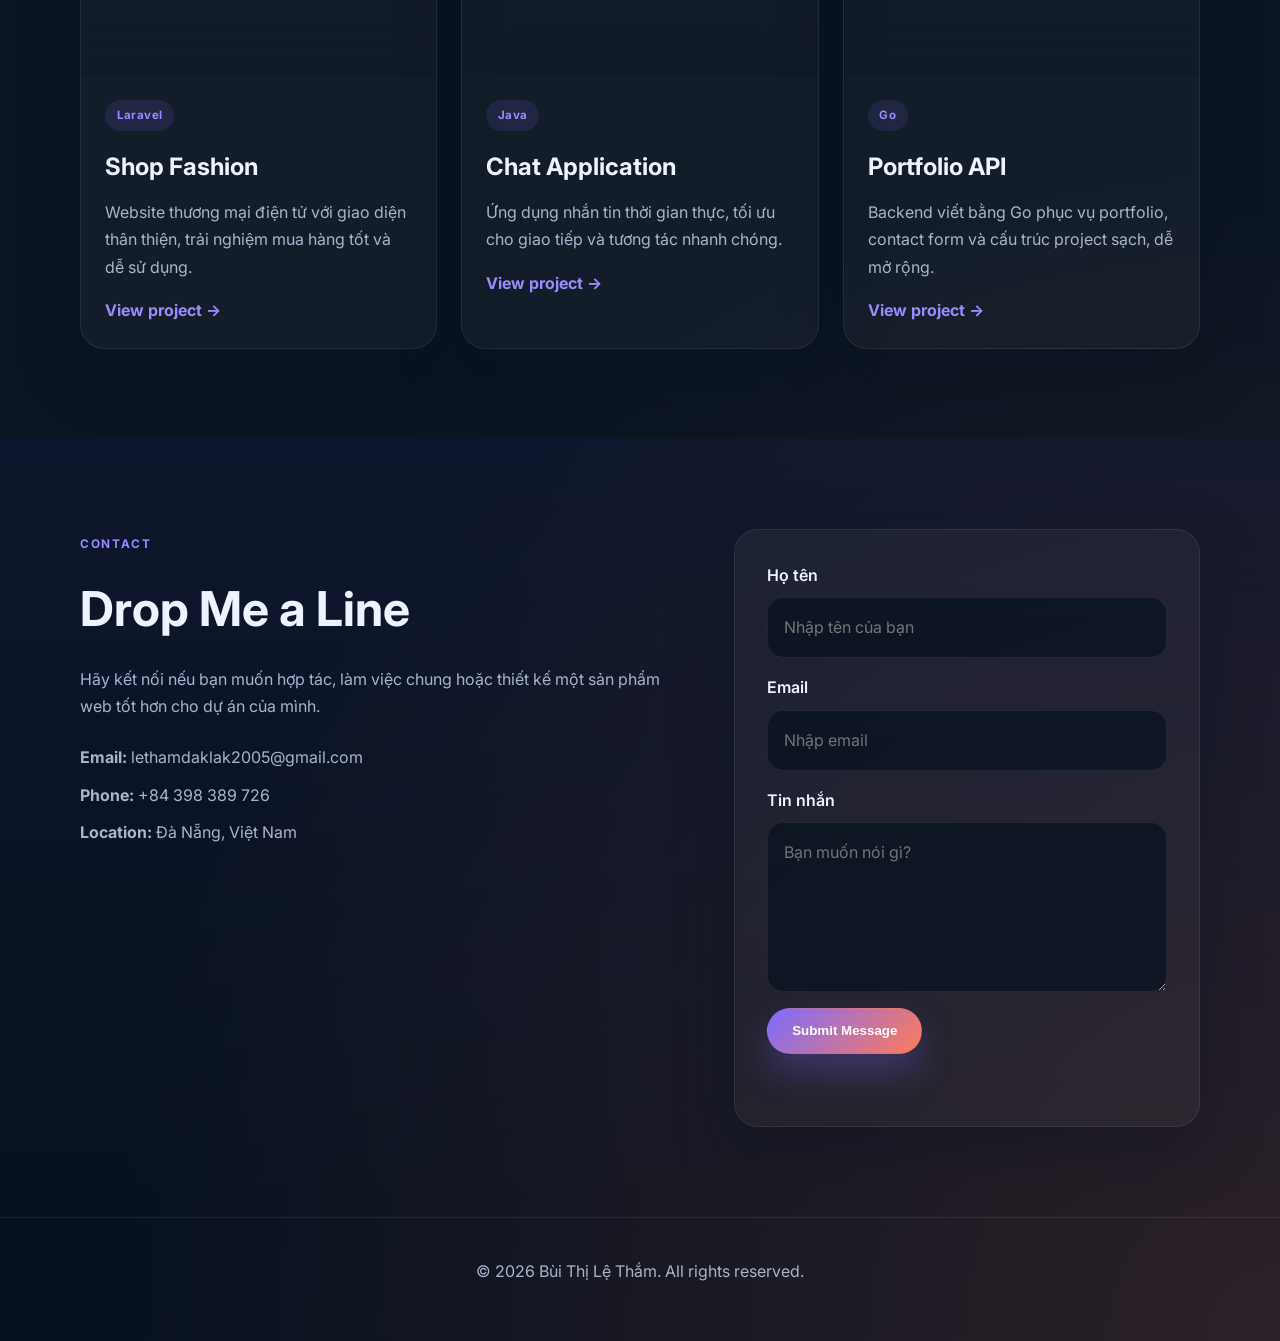
==== commit 31f43d92: "fix: banner vku section" ====
--- a/index.html
+++ b/index.html
@@ -13,6 +13,17 @@
     <link rel="stylesheet" href="./static/css/style.css" />
   </head>
   <body>
+    <div class="snowflakes" aria-hidden="true">
+      <span class="snowflake">✦</span>
+      <span class="snowflake">✦</span>
+      <span class="snowflake">✦</span>
+      <span class="snowflake">✦</span>
+      <span class="snowflake">✦</span>
+      <span class="snowflake">✦</span>
+      <span class="snowflake">✦</span>
+      <span class="snowflake">✦</span>
+    </div>
+
     <header class="site-header">
       <div class="container nav">
         <a href="#home" class="brand">Bùi Thị Lệ Thắm</a>
@@ -27,12 +38,17 @@
       </div>
     </header>
 
+
+      </div>
+    </div>
+
     <main>
       <section id="home" class="hero">
         <div class="container hero-grid">
           <div class="hero-content">
             <span class="eyebrow">Hello, I am</span>
-            <h1>Bùi Thị Lệ Thắm</h1>
+            <h1>Bùi Thị <br>
+               Lệ Thắm</h1>
             <h2>Developer • Web Developer • Problem Solver</h2>
             <p>
               Tôi xây dựng các sản phẩm web hiện đại, rõ ràng, tốc độ nhanh và thân thiện với người dùng.
@@ -53,11 +69,24 @@
           <div class="hero-visual">
             <div class="profile-card">
               <div class="badge">Available for work</div>
-              <img src="https://images.unsplash.com/photo-1494790108377-be9c29b29330?auto=format&fit=crop&w=900&q=80" alt="Portrait of Bùi Thị Lệ Thắm" />
+              <img src="./assets/img/avt.jpg" alt="Portrait of Bùi Thị Lệ Thắm" />
               <div class="mini-card">
                 <span>5+</span>
                 <small>Dự án</small>
               </div>
+            </div>
+          </div>
+        </div>
+
+        <div class="container showcase-row">
+          <div class="vku-showcase">
+            <div class="vku-visual">
+              <img src="./assets/img/Developer.png" alt="Developer illustration" />
+            </div>
+            <div class="vku-copy">
+              <span class="vku-kicker">Study • Build • Grow</span>
+              <strong>VKU</strong>
+              <small>Viet Nam Korea University</small>
             </div>
           </div>
         </div>
--- a/static/css/style.css
+++ b/static/css/style.css
@@ -17,6 +17,119 @@
   --shadow: 0 22px 60px rgba(7, 17, 31, 0.35);
 }
 
+.snowflakes {
+  position: fixed;
+  inset: 0;
+  pointer-events: none;
+  z-index: 0;
+  opacity: 0.7;
+}
+
+.snowflake {
+  position: absolute;
+  color: rgba(255, 255, 255, 0.82);
+  font-size: 1.8rem;
+  text-shadow: 0 0 12px rgba(255, 255, 255, 0.6);
+  animation: floatSnow 14s linear infinite;
+}
+
+.snowflake:nth-child(1) { top: 10%; left: 8%; animation-delay: 0s; }
+.snowflake:nth-child(2) { top: 22%; left: 20%; animation-delay: 1.2s; }
+.snowflake:nth-child(3) { top: 16%; left: 34%; animation-delay: 2.4s; }
+.snowflake:nth-child(4) { top: 12%; left: 52%; animation-delay: 3.6s; }
+.snowflake:nth-child(5) { top: 30%; left: 70%; animation-delay: 1.8s; }
+.snowflake:nth-child(6) { top: 18%; left: 82%; animation-delay: 2.8s; }
+.snowflake:nth-child(7) { top: 32%; left: 90%; animation-delay: 4.4s; }
+.snowflake:nth-child(8) { top: 38%; left: 12%; animation-delay: 5.1s; }
+
+@keyframes floatSnow {
+  0% { transform: translateY(0) rotate(0deg); opacity: 0; }
+  15% { opacity: 1; }
+  100% { transform: translateY(26px) rotate(180deg); opacity: 0; }
+}
+
+.showcase-row {
+  margin-top: 26px;
+}
+
+.vku-showcase {
+  position: relative;
+  display: grid;
+  grid-template-columns: 1.05fr 0.95fr;
+  align-items: center;
+  gap: 18px;
+  width: min(620px, 100%);
+  margin: 0 auto;
+  padding: 18px 18px 18px 18px;
+  background: rgba(255, 255, 255, 0.05);
+  border: 1px solid rgba(255, 255, 255, 0.12);
+  border-radius: 28px;
+  box-shadow: 0 18px 40px rgba(7, 17, 31, 0.28);
+}
+
+.vku-visual {
+  border-radius: 20px;
+  overflow: hidden;
+  border: 1px solid rgba(255, 255, 255, 0.08);
+}
+
+.vku-showcase img {
+  width: 100%;
+  height: 270px;
+  object-fit: cover;
+  display: block;
+}
+
+.vku-copy {
+  display: flex;
+  flex-direction: column;
+  justify-content: center;
+  align-items: flex-start;
+  padding: 1rem 0.75rem;
+  text-align: left;
+}
+
+.vku-kicker {
+  font-size: 0.7rem;
+  letter-spacing: 0.12em;
+  text-transform: uppercase;
+  color: var(--primary-strong);
+  margin-bottom: 0.4rem;
+}
+
+.vku-copy strong {
+  display: block;
+  font-size: clamp(2.6rem, 5vw, 4.2rem);
+  line-height: 0.95;
+  color: #fff;
+}
+
+.vku-copy small {
+  display: block;
+  margin-top: 0.5rem;
+  color: var(--muted);
+  font-size: 0.72rem;
+  letter-spacing: 0.08em;
+  text-transform: uppercase;
+}
+
+.header-image {
+  position: relative;
+  width: 100%;
+  height: 300px;
+  overflow: hidden;
+  background: linear-gradient(180deg, rgba(7, 17, 31, 0.15), rgba(7, 17, 31, 0.65));
+}
+
+.header-banner {
+  width: 100%;
+  height: 100%;
+  background:
+    linear-gradient(180deg, rgba(10, 13, 25, 0.25), rgba(10, 13, 25, 0.7)),
+    url('./assets/img/Banner (2).png') center/cover no-repeat;
+  filter: saturate(1.2) contrast(1.08);
+}
+
 html {
   scroll-behavior: smooth;
 }
@@ -114,14 +227,14 @@
 }
 
 .hero {
-  padding: 100px 0 80px;
+  padding: 70px 0 80px;
 }
 
 .hero-grid {
   display: grid;
-  grid-template-columns: 1.08fr 0.92fr;
+  grid-template-columns: 1.1fr 0.9fr;
   align-items: center;
-  gap: 52px;
+  gap: 40px;
 }
 
 .eyebrow {
@@ -136,22 +249,24 @@
 
 .hero h1 {
   margin: 0;
-  font-size: clamp(2.7rem, 7vw, 5.7rem);
-  line-height: 0.98;
+  font-size: clamp(2.8rem, 6vw, 5.3rem);
+  line-height: 0.96;
+  letter-spacing: -0.04em;
+  text-shadow: 0 12px 24px rgba(11, 17, 27, 0.42);
 }
 
 .hero h2 {
   margin: 0.9rem 0 0;
-  font-size: clamp(1.1rem, 2vw, 2rem);
-  color: var(--muted);
+  font-size: clamp(1.08rem, 2vw, 1.9rem);
+  color: #d9e3f5;
   font-weight: 600;
 }
 
 .hero p {
-  margin-top: 1.2rem;
+  margin-top: 1.15rem;
   max-width: 600px;
-  color: var(--muted);
-  font-size: 1.05rem;
+  color: #b5c1d9;
+  font-size: 1.03rem;
 }
 
 .hero-actions {
@@ -192,18 +307,20 @@
 .profile-card {
   position: relative;
   width: min(420px, 100%);
-  background: linear-gradient(135deg, rgba(124, 108, 255, 0.22), rgba(255, 122, 89, 0.12));
-  border: 1px solid var(--line);
-  border-radius: 32px;
+  background: linear-gradient(135deg, rgba(255, 255, 255, 0.06), rgba(124, 108, 255, 0.12));
+  border: 1px solid rgba(255, 255, 255, 0.12);
+  border-radius: 30px;
   padding: 18px;
-  box-shadow: var(--shadow);
+  box-shadow: 0 28px 50px rgba(7, 17, 31, 0.34);
+  transform: rotate(-1deg);
 }
 
 .profile-card img {
   width: 100%;
-  height: 520px;
+  height: 500px;
   object-fit: cover;
-  border-radius: 24px;
+  border-radius: 22px;
+  border: 1px solid rgba(255, 255, 255, 0.08);
 }
 
 .badge {
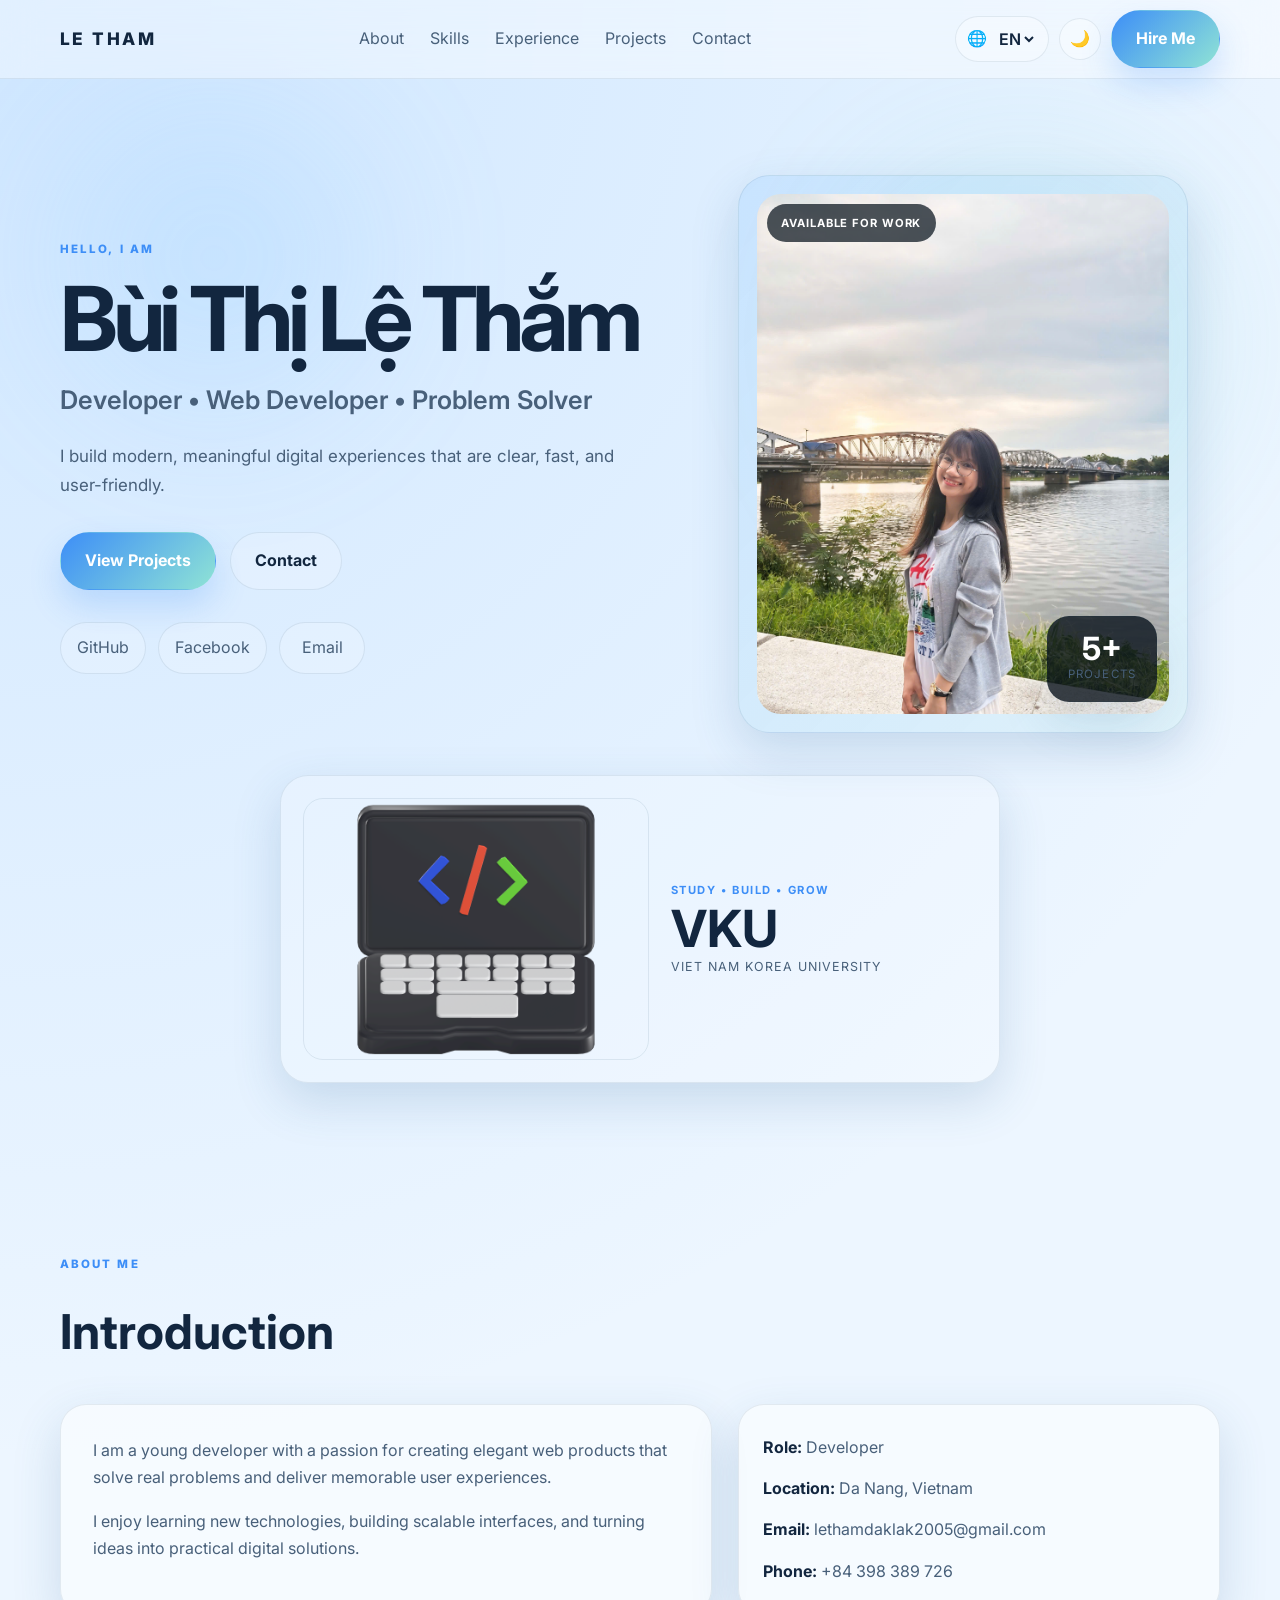
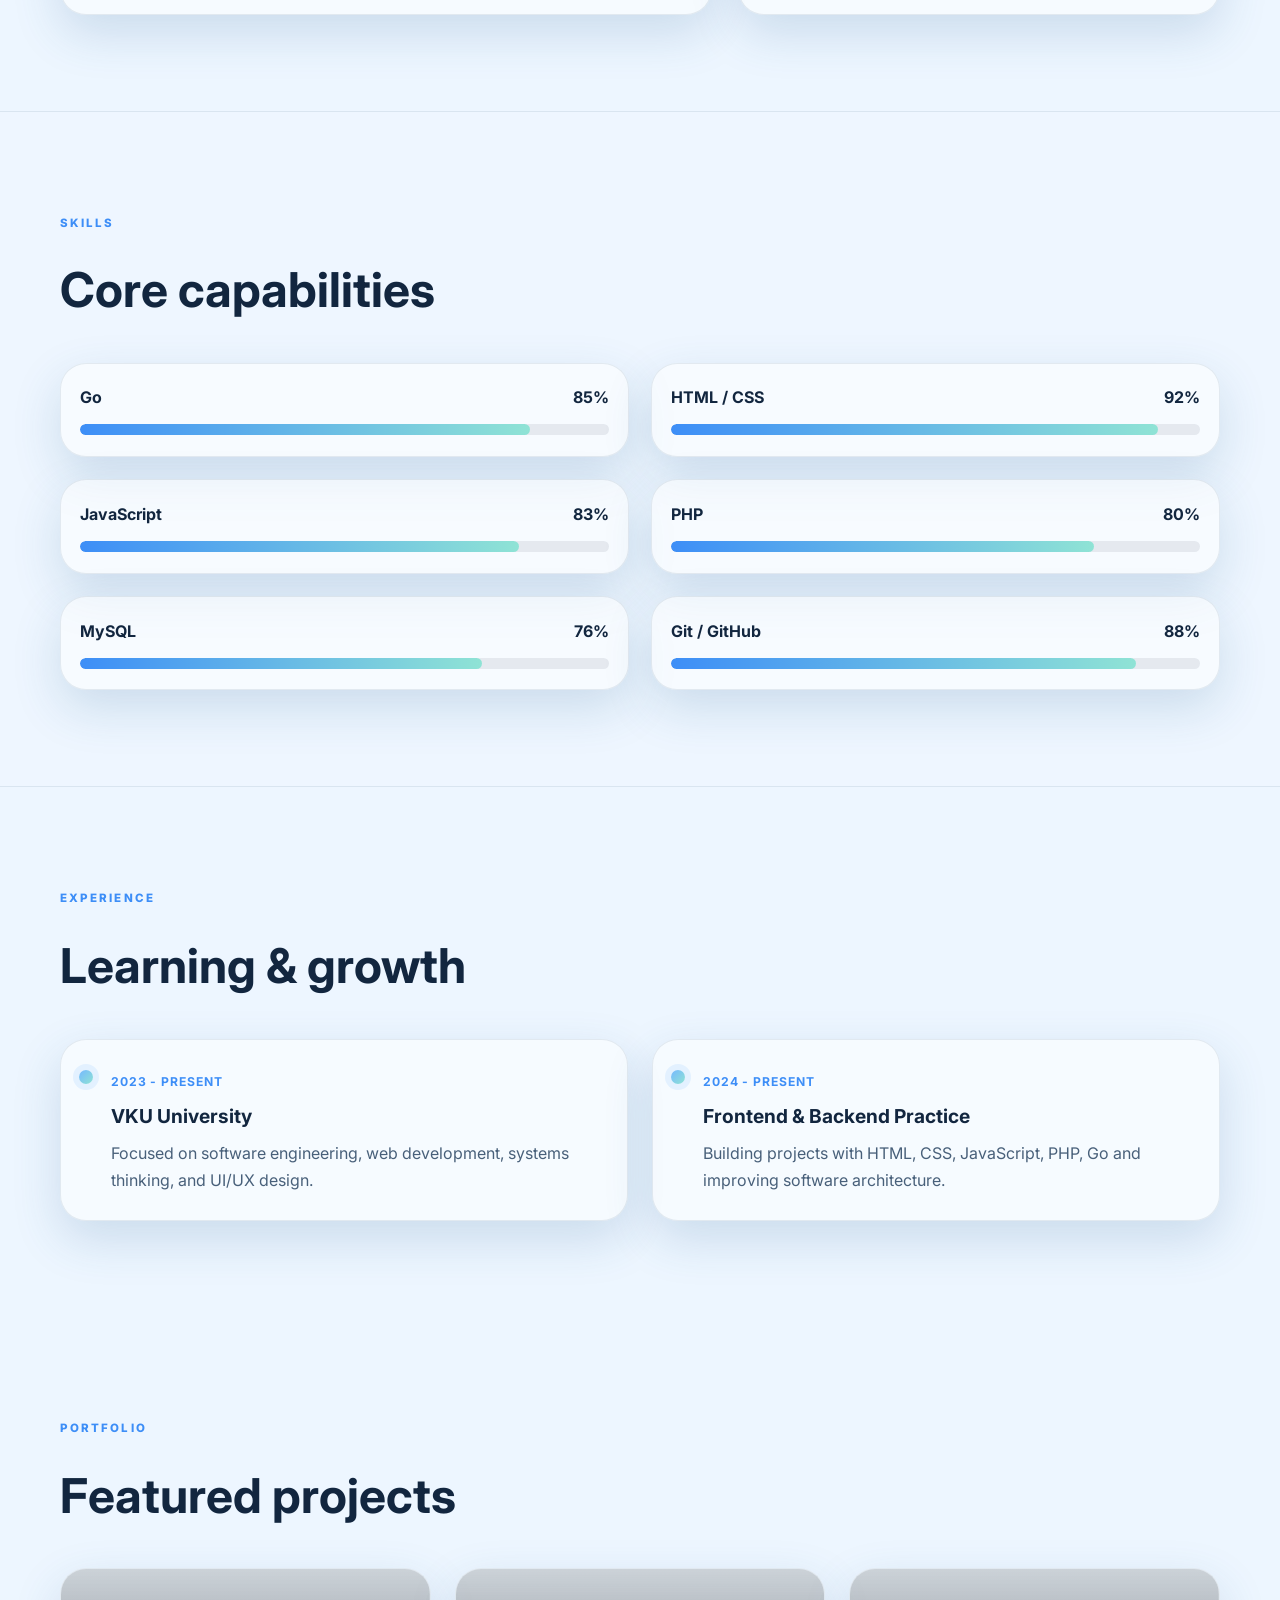
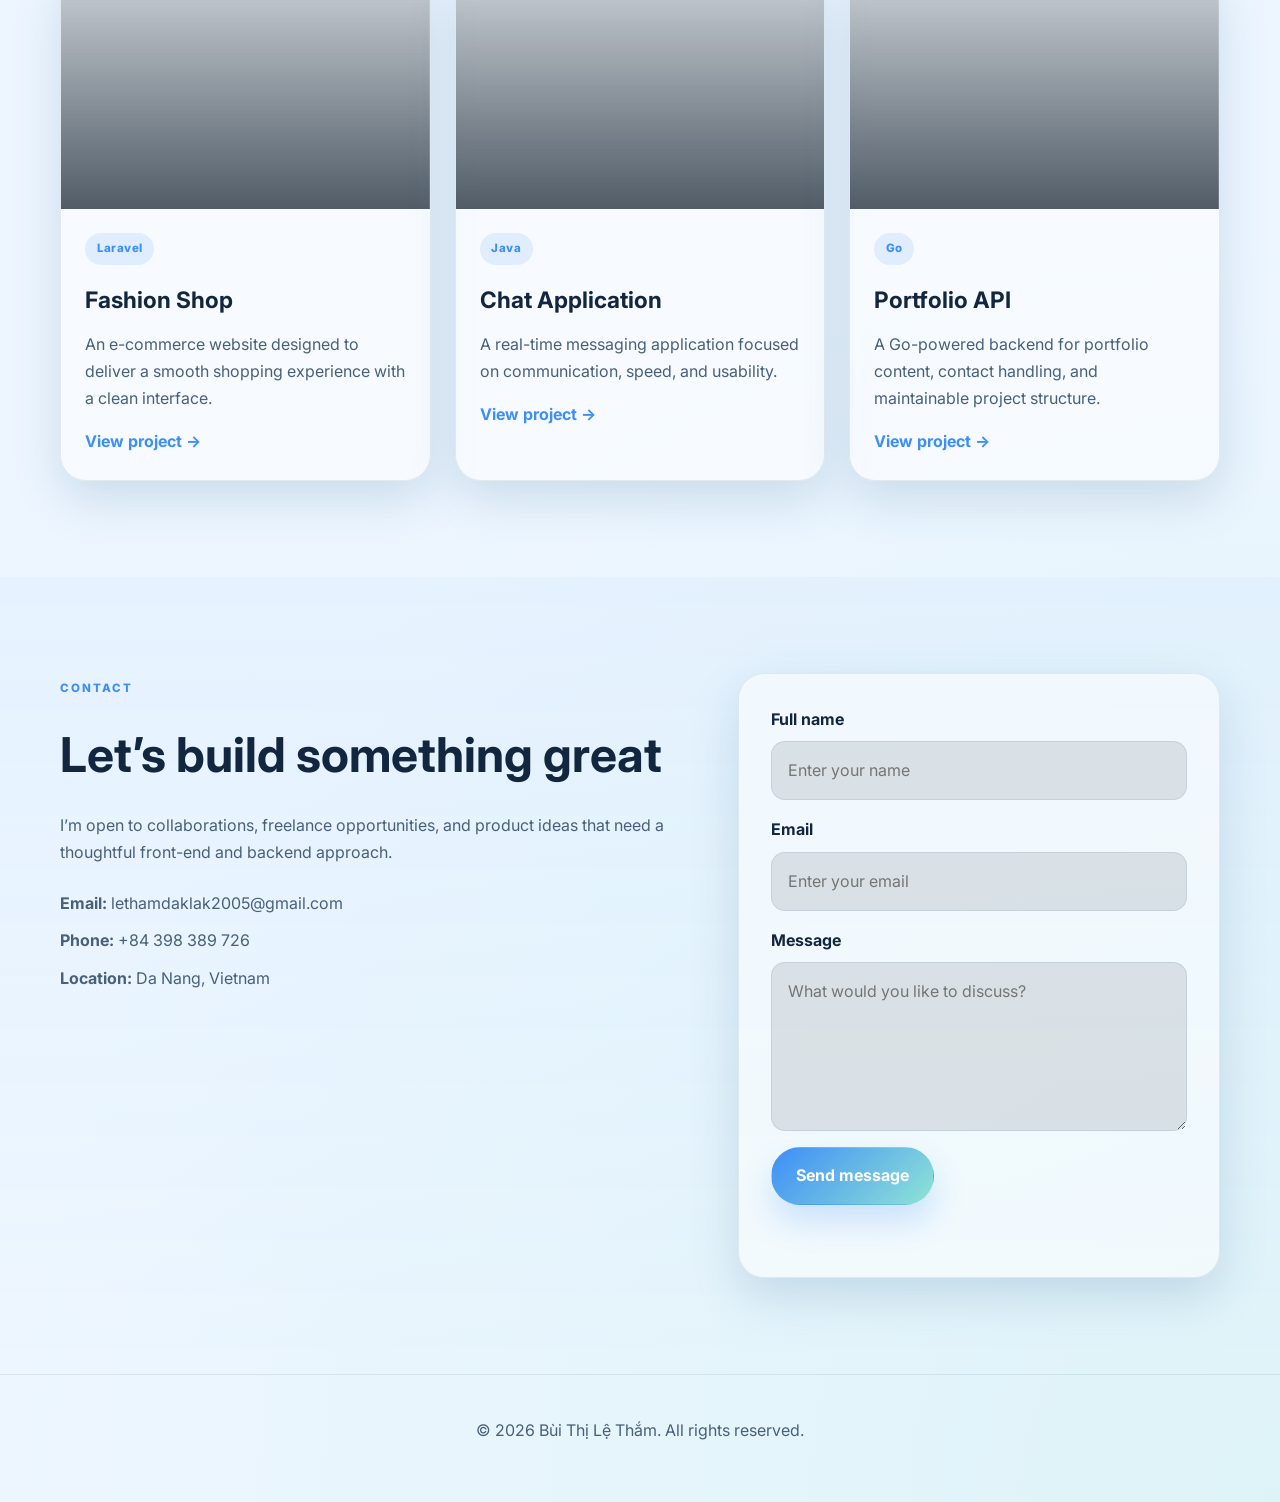
==== commit 735ff996: "Improve portfolio responsive layout and vintage styling" ====
--- a/index.html
+++ b/index.html
@@ -1,62 +1,61 @@
 ﻿<!DOCTYPE html>
-<html lang="vi">
+<html lang="en">
   <head>
     <meta charset="UTF-8" />
     <meta http-equiv="X-UA-Compatible" content="IE=edge" />
     <meta name="viewport" content="width=device-width, initial-scale=1.0" />
-    <meta name="description" content="Portfolio của Bùi Thị Lệ Thắm" />
-    <title>Bùi Thị Lệ Thắm | Developer • Web Developer</title>
+    <meta name="description" content="Portfolio of Bùi Thị Lệ Thắm" />
+    <title>Bùi Thị Lệ Thắm | Developer</title>
     <link rel="preconnect" href="https://fonts.googleapis.com" />
     <link rel="preconnect" href="https://fonts.gstatic.com" crossorigin />
     <link href="https://fonts.googleapis.com/css2?family=Inter:wght@400;500;600;700;800&display=swap" rel="stylesheet" />
-    <link rel="shortcut icon" href="./favicon.svg" type="image/svg+xml" />
     <link rel="stylesheet" href="./static/css/style.css" />
   </head>
-  <body>
-    <div class="snowflakes" aria-hidden="true">
-      <span class="snowflake">✦</span>
-      <span class="snowflake">✦</span>
-      <span class="snowflake">✦</span>
-      <span class="snowflake">✦</span>
-      <span class="snowflake">✦</span>
-      <span class="snowflake">✦</span>
-      <span class="snowflake">✦</span>
-      <span class="snowflake">✦</span>
-    </div>
+  <body data-theme="light">
+    <div class="ambient ambient-one"></div>
+    <div class="ambient ambient-two"></div>
 
     <header class="site-header">
       <div class="container nav">
-        <a href="#home" class="brand">Bùi Thị Lệ Thắm</a>
+        <a href="#home" class="brand">Le Tham</a>
+
         <nav class="nav-links" aria-label="Main navigation">
-          <a href="#about">Giới thiệu</a>
-          <a href="#skills">Kỹ năng</a>
-          <a href="#experience">Kinh nghiệm</a>
-          <a href="#projects">Dự án</a>
-          <a href="#contact">Liên hệ</a>
+          <a href="#about" data-i18n="nav.about">About</a>
+          <a href="#skills" data-i18n="nav.skills">Skills</a>
+          <a href="#experience" data-i18n="nav.experience">Experience</a>
+          <a href="#projects" data-i18n="nav.projects">Projects</a>
+          <a href="#contact" data-i18n="nav.contact">Contact</a>
         </nav>
-        <a href="#contact" class="btn btn-primary">Hire Me</a>
+
+        <div class="header-actions">
+          <label class="language-switch" aria-label="Language selector">
+            <span>🌐</span>
+            <select id="languageSelect" aria-label="Select language">
+              <option value="en">EN</option>
+              <option value="vi">VI</option>
+              <option value="ja">JP</option>
+            </select>
+          </label>
+          <button id="themeToggle" class="theme-toggle" type="button" aria-label="Toggle theme">🌙</button>
+          <a href="#contact" class="btn btn-primary" data-i18n="nav.hire">Hire Me</a>
+        </div>
       </div>
     </header>
-
-
-      </div>
-    </div>
 
     <main>
       <section id="home" class="hero">
         <div class="container hero-grid">
           <div class="hero-content">
-            <span class="eyebrow">Hello, I am</span>
-            <h1>Bùi Thị <br>
-               Lệ Thắm</h1>
-            <h2>Developer • Web Developer • Problem Solver</h2>
-            <p>
-              Tôi xây dựng các sản phẩm web hiện đại, rõ ràng, tốc độ nhanh và thân thiện với người dùng.
+            <span class="eyebrow" data-i18n="hero.eyebrow">Hello, I am</span>
+            <h1 data-i18n="hero.name">Bùi Thị<br> Lệ Thắm</h1>
+            <h2 data-i18n="hero.role">Developer • Web Developer • Problem Solver</h2>
+            <p data-i18n="hero.description">
+              I build modern, meaningful digital experiences that are clear, fast, and user-friendly.
             </p>
 
             <div class="hero-actions">
-              <a href="#projects" class="btn btn-primary">Xem dự án</a>
-              <a href="#contact" class="btn btn-secondary">Liên hệ</a>
+              <a href="#projects" class="btn btn-primary" data-i18n="hero.cta.primary">View Projects</a>
+              <a href="#contact" class="btn btn-secondary" data-i18n="hero.cta.secondary">Contact</a>
             </div>
 
             <ul class="social-list">
@@ -67,26 +66,26 @@
           </div>
 
           <div class="hero-visual">
-            <div class="profile-card">
-              <div class="badge">Available for work</div>
-              <img src="./assets/img/avt.jpg" alt="Portrait of Bùi Thị Lệ Thắm" />
-              <div class="mini-card">
-                <span>5+</span>
-                <small>Dự án</small>
+            <div class="photo-frame">
+              <div class="badge" data-i18n="hero.available">Available for work</div>
+              <img src="./assets/img/avt.jpg" alt="Bùi Thị Lệ Thắm portrait" />
+              <div class="mini-stat">
+                <strong>5+</strong>
+                <span data-i18n="hero.projects">Projects</span>
               </div>
             </div>
           </div>
         </div>
 
         <div class="container showcase-row">
-          <div class="vku-showcase">
-            <div class="vku-visual">
+          <div class="showcase-card">
+            <div class="showcase-visual">
               <img src="./assets/img/Developer.png" alt="Developer illustration" />
             </div>
-            <div class="vku-copy">
-              <span class="vku-kicker">Study • Build • Grow</span>
+            <div class="showcase-copy">
+              <span class="showcase-kicker" data-i18n="showcase.kicker">Study • Build • Grow</span>
               <strong>VKU</strong>
-              <small>Viet Nam Korea University</small>
+              <small data-i18n="showcase.university">Viet Nam Korea University</small>
             </div>
           </div>
         </div>
@@ -95,26 +94,26 @@
       <section id="about" class="section">
         <div class="container">
           <div class="section-heading">
-            <span class="eyebrow">About Me</span>
-            <h3>Giới thiệu bản thân</h3>
+            <span class="eyebrow" data-i18n="about.eyebrow">About me</span>
+            <h3 data-i18n="about.title">Introduction</h3>
           </div>
 
           <div class="about-grid">
-            <div class="about-card">
-              <p>
-                Tôi là một lập trình viên trẻ với niềm đam mê phát triển web, xây dựng trải nghiệm người dùng tốt và tạo ra những sản phẩm có giá trị thực tế.
+            <div class="glass-card">
+              <p data-i18n="about.text1">
+                I am a young developer with a passion for creating elegant web products that solve real problems and deliver memorable user experiences.
               </p>
-              <p>
-                Tôi thích học hỏi công nghệ mới, tập trung vào backend, API, giao diện hiện đại và tạo ra sản phẩm có giá trị thực tế cho người dùng.
+              <p data-i18n="about.text2">
+                I enjoy learning new technologies, building scalable interfaces, and turning ideas into practical digital solutions.
               </p>
             </div>
 
-            <div class="info-card">
-              <ul>
-                <li><strong>Vị trí:</strong> Developer</li>
-                <li><strong>Địa điểm:</strong> Đà Nẵng, Việt Nam</li>
+            <div class="glass-card compact-card">
+              <ul class="info-list">
+                <li><strong data-i18n="info.role">Role:</strong> <span data-i18n="info.roleValue">Developer</span></li>
+                <li><strong data-i18n="info.location">Location:</strong> <span data-i18n="info.locationValue">Da Nang, Vietnam</span></li>
                 <li><strong>Email:</strong> lethamdaklak2005@gmail.com</li>
-                <li><strong>Phone:</strong> +84 398 389 726</li>
+                <li><strong data-i18n="info.phone">Phone:</strong> <span>+84 398 389 726</span></li>
               </ul>
             </div>
           </div>
@@ -124,56 +123,33 @@
       <section id="skills" class="section alt-bg">
         <div class="container">
           <div class="section-heading">
-            <span class="eyebrow">Skills</span>
-            <h3>Kỹ năng chính</h3>
+            <span class="eyebrow" data-i18n="skills.eyebrow">Skills</span>
+            <h3 data-i18n="skills.title">Core capabilities</h3>
           </div>
 
           <div class="skills-grid">
-            <div class="skill-item">
-              <div class="skill-header">
-                <span>Go</span>
-                <strong>85%</strong>
-              </div>
+            <div class="skill-card">
+              <div class="skill-header"><span>Go</span><strong>85%</strong></div>
               <div class="progress"><i style="width: 85%"></i></div>
             </div>
-
-            <div class="skill-item">
-              <div class="skill-header">
-                <span>HTML / CSS</span>
-                <strong>92%</strong>
-              </div>
+            <div class="skill-card">
+              <div class="skill-header"><span>HTML / CSS</span><strong>92%</strong></div>
               <div class="progress"><i style="width: 92%"></i></div>
             </div>
-
-            <div class="skill-item">
-              <div class="skill-header">
-                <span>JavaScript</span>
-                <strong>83%</strong>
-              </div>
+            <div class="skill-card">
+              <div class="skill-header"><span>JavaScript</span><strong>83%</strong></div>
               <div class="progress"><i style="width: 83%"></i></div>
             </div>
-
-            <div class="skill-item">
-              <div class="skill-header">
-                <span>PHP</span>
-                <strong>80%</strong>
-              </div>
+            <div class="skill-card">
+              <div class="skill-header"><span>PHP</span><strong>80%</strong></div>
               <div class="progress"><i style="width: 80%"></i></div>
             </div>
-
-            <div class="skill-item">
-              <div class="skill-header">
-                <span>MySQL</span>
-                <strong>76%</strong>
-              </div>
+            <div class="skill-card">
+              <div class="skill-header"><span>MySQL</span><strong>76%</strong></div>
               <div class="progress"><i style="width: 76%"></i></div>
             </div>
-
-            <div class="skill-item">
-              <div class="skill-header">
-                <span>Git / GitHub</span>
-                <strong>88%</strong>
-              </div>
+            <div class="skill-card">
+              <div class="skill-header"><span>Git / GitHub</span><strong>88%</strong></div>
               <div class="progress"><i style="width: 88%"></i></div>
             </div>
           </div>
@@ -183,26 +159,25 @@
       <section id="experience" class="section">
         <div class="container">
           <div class="section-heading">
-            <span class="eyebrow">Experience</span>
-            <h3>Học tập & phát triển</h3>
+            <span class="eyebrow" data-i18n="experience.eyebrow">Experience</span>
+            <h3 data-i18n="experience.title">Learning & growth</h3>
           </div>
 
           <div class="timeline">
             <div class="timeline-item">
               <div class="timeline-dot"></div>
               <div class="timeline-content">
-                <span class="timeline-year">2023 - Nay</span>
-                <h4>Đại học VKU</h4>
-                <p>Chuyên ngành Công nghệ Thông tin, tập trung phát triển kỹ năng lập trình, hệ thống, web và UI/UX.</p>
-              </div>
-            </div>
-
+                <span class="timeline-year">2023 - Present</span>
+                <h4>VKU University</h4>
+                <p data-i18n="experience.item1">Focused on software engineering, web development, systems thinking, and UI/UX design.</p>
+              </div>
+            </div>
             <div class="timeline-item">
               <div class="timeline-dot"></div>
               <div class="timeline-content">
-                <span class="timeline-year">2024 - Nay</span>
-                <h4>Frontend & Backend Practice</h4>
-                <p>Thực hành các dự án web với HTML, CSS, JavaScript, PHP, Go và thiết kế kiến trúc ứng dụng.</p>
+                <span class="timeline-year">2024 - Present</span>
+                <h4 data-i18n="experience.item2Title">Frontend & Backend Practice</h4>
+                <p data-i18n="experience.item2">Building projects with HTML, CSS, JavaScript, PHP, Go and improving software architecture.</p>
               </div>
             </div>
           </div>
@@ -212,37 +187,37 @@
       <section id="projects" class="section project-section">
         <div class="container">
           <div class="section-heading">
-            <span class="eyebrow">Portfolio</span>
-            <h3>Dự án tiêu biểu</h3>
+            <span class="eyebrow" data-i18n="projects.eyebrow">Portfolio</span>
+            <h3 data-i18n="projects.title">Featured projects</h3>
           </div>
 
           <div class="project-grid">
             <article class="project-card">
-              <div class="project-thumb" style="background-image: linear-gradient(180deg, rgba(15,23,42,0.2), rgba(15,23,42,0.6)), url('https://images.unsplash.com/photo-1524758631624-e2822e304c36?auto=format&fit=crop&w=900&q=80');"></div>
+              <div class="project-thumb project-one"></div>
               <div class="project-body">
                 <span class="tag">Laravel</span>
-                <h4>Shop Fashion</h4>
-                <p>Website thương mại điện tử với giao diện thân thiện, trải nghiệm mua hàng tốt và dễ sử dụng.</p>
+                <h4>Fashion Shop</h4>
+                <p data-i18n="projects.p1">An e-commerce website designed to deliver a smooth shopping experience with a clean interface.</p>
                 <a href="https://github.com/BuiThiLeTham/ShopFashion" target="_blank" rel="noreferrer">View project →</a>
               </div>
             </article>
 
             <article class="project-card">
-              <div class="project-thumb" style="background-image: linear-gradient(180deg, rgba(15,23,42,0.2), rgba(15,23,42,0.6)), url('https://images.unsplash.com/photo-1516321318423-f06f85e504b3?auto=format&fit=crop&w=900&q=80');"></div>
+              <div class="project-thumb project-two"></div>
               <div class="project-body">
                 <span class="tag">Java</span>
                 <h4>Chat Application</h4>
-                <p>Ứng dụng nhắn tin thời gian thực, tối ưu cho giao tiếp và tương tác nhanh chóng.</p>
+                <p data-i18n="projects.p2">A real-time messaging application focused on communication, speed, and usability.</p>
                 <a href="https://github.com/havy25/ProjectJava.git" target="_blank" rel="noreferrer">View project →</a>
               </div>
             </article>
 
             <article class="project-card">
-              <div class="project-thumb" style="background-image: linear-gradient(180deg, rgba(15,23,42,0.2), rgba(15,23,42,0.6)), url('https://images.unsplash.com/photo-1555066931-4365d14bab8c?auto=format&fit=crop&w=900&q=80');"></div>
+              <div class="project-thumb project-three"></div>
               <div class="project-body">
                 <span class="tag">Go</span>
                 <h4>Portfolio API</h4>
-                <p>Backend viết bằng Go phục vụ portfolio, contact form và cấu trúc project sạch, dễ mở rộng.</p>
+                <p data-i18n="projects.p3">A Go-powered backend for portfolio content, contact handling, and maintainable project structure.</p>
                 <a href="#contact">View project →</a>
               </div>
             </article>
@@ -253,34 +228,34 @@
       <section id="contact" class="section contact-section">
         <div class="container contact-grid">
           <div class="contact-copy">
-            <span class="eyebrow">Contact</span>
-            <h3>Drop Me a Line</h3>
-            <p>Hãy kết nối nếu bạn muốn hợp tác, làm việc chung hoặc thiết kế một sản phẩm web tốt hơn cho dự án của mình.</p>
+            <span class="eyebrow" data-i18n="contact.eyebrow">Contact</span>
+            <h3 data-i18n="contact.title">Let’s build something great</h3>
+            <p data-i18n="contact.description">I’m open to collaborations, freelance opportunities, and product ideas that need a thoughtful front-end and backend approach.</p>
 
             <ul class="contact-list">
               <li><strong>Email:</strong> lethamdaklak2005@gmail.com</li>
               <li><strong>Phone:</strong> +84 398 389 726</li>
-              <li><strong>Location:</strong> Đà Nẵng, Việt Nam</li>
+              <li><strong data-i18n="contact.location">Location:</strong> <span data-i18n="contact.locationValue">Da Nang, Vietnam</span></li>
             </ul>
           </div>
 
           <form id="contactForm" class="contact-form">
             <div class="field-group">
-              <label for="name">Họ tên</label>
-              <input id="name" name="name" type="text" placeholder="Nhập tên của bạn" required />
+              <label for="name" data-i18n="form.name">Full name</label>
+              <input id="name" name="name" type="text" data-i18n-placeholder="form.namePlaceholder" placeholder="Enter your name" required />
             </div>
 
             <div class="field-group">
-              <label for="email">Email</label>
-              <input id="email" name="email" type="email" placeholder="Nhập email" required />
+              <label for="email" data-i18n="form.email">Email</label>
+              <input id="email" name="email" type="email" data-i18n-placeholder="form.emailPlaceholder" placeholder="Enter your email" required />
             </div>
 
             <div class="field-group">
-              <label for="message">Tin nhắn</label>
-              <textarea id="message" name="message" rows="5" placeholder="Bạn muốn nói gì?" required></textarea>
-            </div>
-
-            <button type="submit" class="btn btn-primary">Submit Message</button>
+              <label for="message" data-i18n="form.message">Message</label>
+              <textarea id="message" name="message" rows="5" data-i18n-placeholder="form.messagePlaceholder" placeholder="What would you like to discuss?" required></textarea>
+            </div>
+
+            <button type="submit" class="btn btn-primary" data-i18n="form.submit">Send message</button>
             <p id="formStatus" class="form-status" aria-live="polite"></p>
           </form>
         </div>
--- a/static/css/style.css
+++ b/static/css/style.css
@@ -1,368 +1,412 @@
+:root {
+  --bg: #edf6ff;
+  --bg-soft: #f4f9ff;
+  --bg-strong: #dfeeff;
+  --card: rgba(255, 255, 255, 0.74);
+  --card-soft: rgba(255, 255, 255, 0.52);
+  --line: rgba(18, 56, 92, 0.09);
+  --text: #12263f;
+  --muted: #48607a;
+  --primary: #76b9ff;
+  --primary-strong: #3d8ef7;
+  --accent: #8fe3d5;
+  --shadow: 0 18px 48px rgba(42, 98, 150, 0.18);
+  --success: #1c8c7c;
+  --white: #ffffff;
+}
+
+body[data-theme='dark'] {
+  --bg: #071a2b;
+  --bg-soft: #0d2740;
+  --bg-strong: #102b45;
+  --card: rgba(14, 27, 39, 0.82);
+  --card-soft: rgba(11, 21, 32, 0.72);
+  --line: rgba(162, 196, 255, 0.12);
+  --text: #eaf4ff;
+  --muted: #abc1da;
+  --primary: #7fc3ff;
+  --primary-strong: #8ec8ff;
+  --accent: #74d9c8;
+  --shadow: 0 20px 60px rgba(1, 8, 16, 0.38);
+  --success: #7fe7d5;
+  --white: #dfefff;
+}
+
 * {
   box-sizing: border-box;
 }
 
-:root {
-  --bg: #07111f;
-  --bg-soft: #0f1d2f;
-  --card: rgba(15, 29, 47, 0.8);
-  --card-soft: rgba(255, 255, 255, 0.04);
-  --text: #edf3ff;
-  --muted: #a8b5cc;
-  --primary: #7c6cff;
-  --primary-strong: #9a8cff;
-  --accent: #ff7a59;
-  --line: rgba(255, 255, 255, 0.08);
-  --success: #7dd3fc;
-  --shadow: 0 22px 60px rgba(7, 17, 31, 0.35);
-}
-
-.snowflakes {
+html {
+  scroll-behavior: smooth;
+}
+
+body {
+  margin: 0;
+  font-family: 'Inter', sans-serif;
+  background:
+    radial-gradient(circle at top left, rgba(118, 185, 255, 0.26), transparent 30%),
+    radial-gradient(circle at bottom right, rgba(143, 227, 213, 0.16), transparent 26%),
+    var(--bg);
+  color: var(--text);
+  line-height: 1.7;
+  transition: background 0.3s ease, color 0.3s ease;
+}
+
+img {
+  display: block;
+  max-width: 100%;
+}
+
+a {
+  color: inherit;
+  text-decoration: none;
+}
+
+button, select, input, textarea {
+  font: inherit;
+}
+
+.ambient {
   position: fixed;
-  inset: 0;
+  border-radius: 50%;
+  filter: blur(80px);
+  opacity: 0.52;
   pointer-events: none;
   z-index: 0;
-  opacity: 0.7;
-}
-
-.snowflake {
+}
+
+.ambient-one {
+  width: 300px;
+  height: 300px;
+  left: 5%;
+  top: 12%;
+  background: rgba(127, 195, 255, 0.34);
+}
+
+.ambient-two {
+  width: 360px;
+  height: 360px;
+  right: 6%;
+  top: 18%;
+  background: rgba(116, 217, 200, 0.3);
+}
+
+.site-header,
+main,
+.site-footer {
+  position: relative;
+  z-index: 1;
+}
+
+.container {
+  width: min(1160px, calc(100% - 32px));
+  margin: 0 auto;
+}
+
+.site-header {
+  position: sticky;
+  top: 0;
+  z-index: 40;
+  backdrop-filter: blur(18px);
+  background: rgba(255, 255, 255, 0.4);
+  border-bottom: 1px solid var(--line);
+}
+
+body[data-theme='dark'] .site-header {
+  background: rgba(10, 22, 33, 0.62);
+}
+
+.nav {
+  min-height: 78px;
+  display: flex;
+  align-items: center;
+  justify-content: space-between;
+  gap: 18px;
+}
+
+.brand {
+  font-size: 1.08rem;
+  font-weight: 800;
+  letter-spacing: 0.14em;
+  text-transform: uppercase;
+}
+
+.nav-links {
+  display: flex;
+  align-items: center;
+  gap: 26px;
+  color: var(--muted);
+}
+
+.nav-links a {
+  transition: color 0.2s ease;
+}
+
+.nav-links a:hover {
+  color: var(--text);
+}
+
+.header-actions {
+  display: flex;
+  align-items: center;
+  gap: 10px;
+}
+
+.language-switch {
+  display: inline-flex;
+  align-items: center;
+  gap: 8px;
+  padding: 0.5rem 0.7rem;
+  border-radius: 999px;
+  border: 1px solid var(--line);
+  background: rgba(255, 255, 255, 0.3);
+}
+
+.language-switch select {
+  border: none;
+  background: transparent;
+  color: var(--text);
+  font-weight: 600;
+  outline: none;
+}
+
+.theme-toggle {
+  width: 42px;
+  height: 42px;
+  border-radius: 50%;
+  border: 1px solid var(--line);
+  background: rgba(255, 255, 255, 0.3);
+  color: var(--text);
+  cursor: pointer;
+}
+
+.btn {
+  display: inline-flex;
+  align-items: center;
+  justify-content: center;
+  padding: 0.9rem 1.5rem;
+  border-radius: 999px;
+  border: 1px solid transparent;
+  font-weight: 700;
+  transition: transform 0.2s ease, box-shadow 0.2s ease;
+}
+
+.btn:hover {
+  transform: translateY(-2px);
+}
+
+.btn-primary {
+  color: var(--white);
+  background: linear-gradient(135deg, var(--primary-strong), var(--accent));
+  box-shadow: 0 16px 32px rgba(61, 142, 247, 0.22);
+}
+
+.btn-secondary {
+  background: rgba(255, 255, 255, 0.2);
+  border-color: var(--line);
+  color: var(--text);
+}
+
+.hero {
+  padding: 96px 0 70px;
+}
+
+.hero-grid {
+  display: grid;
+  grid-template-columns: 1.08fr 0.92fr;
+  align-items: center;
+  gap: 42px;
+}
+
+.eyebrow {
+  display: inline-block;
+  margin-bottom: 1rem;
+  font-size: 0.72rem;
+  letter-spacing: 0.18em;
+  text-transform: uppercase;
+  font-weight: 800;
+  color: var(--primary-strong);
+}
+
+.hero h1 {
+  margin: 0;
+  font-size: clamp(3rem, 7vw, 6rem);
+  line-height: 0.96;
+  letter-spacing: -0.06em;
+}
+
+.hero h2 {
+  margin-top: 1rem;
+  color: var(--muted);
+  font-size: clamp(1.08rem, 2vw, 1.9rem);
+  font-weight: 600;
+}
+
+.hero p {
+  max-width: 560px;
+  margin-top: 1.2rem;
+  color: var(--muted);
+  font-size: 1.06rem;
+}
+
+.hero-actions {
+  display: flex;
+  flex-wrap: wrap;
+  gap: 14px;
+  margin-top: 2rem;
+}
+
+.social-list {
+  display: flex;
+  flex-wrap: wrap;
+  gap: 12px;
+  padding: 0;
+  margin: 2rem 0 0;
+  list-style: none;
+}
+
+.social-list a {
+  display: inline-flex;
+  align-items: center;
+  justify-content: center;
+  min-width: 86px;
+  padding: 0.72rem 1rem;
+  border: 1px solid var(--line);
+  border-radius: 999px;
+  background: rgba(255, 255, 255, 0.18);
+  color: var(--muted);
+}
+
+.hero-visual {
+  display: flex;
+  justify-content: center;
+}
+
+.photo-frame {
+  position: relative;
+  width: min(450px, 100%);
+  padding: 18px;
+  border-radius: 32px;
+  background: linear-gradient(135deg, rgba(118, 185, 255, 0.2), rgba(143, 227, 213, 0.12));
+  border: 1px solid var(--line);
+  box-shadow: var(--shadow);
+}
+
+.photo-frame img {
+  width: 100%;
+  height: 520px;
+  object-fit: cover;
+  border-radius: 24px;
+}
+
+.badge {
   position: absolute;
-  color: rgba(255, 255, 255, 0.82);
-  font-size: 1.8rem;
-  text-shadow: 0 0 12px rgba(255, 255, 255, 0.6);
-  animation: floatSnow 14s linear infinite;
-}
-
-.snowflake:nth-child(1) { top: 10%; left: 8%; animation-delay: 0s; }
-.snowflake:nth-child(2) { top: 22%; left: 20%; animation-delay: 1.2s; }
-.snowflake:nth-child(3) { top: 16%; left: 34%; animation-delay: 2.4s; }
-.snowflake:nth-child(4) { top: 12%; left: 52%; animation-delay: 3.6s; }
-.snowflake:nth-child(5) { top: 30%; left: 70%; animation-delay: 1.8s; }
-.snowflake:nth-child(6) { top: 18%; left: 82%; animation-delay: 2.8s; }
-.snowflake:nth-child(7) { top: 32%; left: 90%; animation-delay: 4.4s; }
-.snowflake:nth-child(8) { top: 38%; left: 12%; animation-delay: 5.1s; }
-
-@keyframes floatSnow {
-  0% { transform: translateY(0) rotate(0deg); opacity: 0; }
-  15% { opacity: 1; }
-  100% { transform: translateY(26px) rotate(180deg); opacity: 0; }
+  left: 28px;
+  top: 28px;
+  z-index: 1;
+  padding: 0.6rem 0.9rem;
+  border-radius: 999px;
+  background: rgba(8, 18, 28, 0.72);
+  color: var(--white);
+  font-size: 0.7rem;
+  font-weight: 700;
+  letter-spacing: 0.08em;
+  text-transform: uppercase;
+}
+
+.mini-stat {
+  position: absolute;
+  right: 30px;
+  bottom: 30px;
+  display: flex;
+  flex-direction: column;
+  align-items: center;
+  justify-content: center;
+  min-width: 110px;
+  padding: 1rem 1.2rem;
+  border-radius: 22px;
+  background: rgba(8, 18, 28, 0.8);
+  border: 1px solid var(--line);
+  box-shadow: var(--shadow);
+}
+
+.mini-stat strong {
+  font-size: 2rem;
+  line-height: 1;
+  color: var(--white);
+}
+
+.mini-stat span {
+  font-size: 0.72rem;
+  letter-spacing: 0.1em;
+  text-transform: uppercase;
+  color: var(--muted);
 }
 
 .showcase-row {
-  margin-top: 26px;
-}
-
-.vku-showcase {
-  position: relative;
-  display: grid;
-  grid-template-columns: 1.05fr 0.95fr;
-  align-items: center;
-  gap: 18px;
-  width: min(620px, 100%);
+  margin-top: 42px;
+}
+
+.showcase-card {
+  width: min(720px, 100%);
   margin: 0 auto;
-  padding: 18px 18px 18px 18px;
-  background: rgba(255, 255, 255, 0.05);
-  border: 1px solid rgba(255, 255, 255, 0.12);
+  display: grid;
+  grid-template-columns: 1.06fr 0.94fr;
+  align-items: center;
+  gap: 22px;
+  padding: 22px;
   border-radius: 28px;
-  box-shadow: 0 18px 40px rgba(7, 17, 31, 0.28);
-}
-
-.vku-visual {
+  background: rgba(255, 255, 255, 0.22);
+  border: 1px solid var(--line);
+  box-shadow: var(--shadow);
+}
+
+.showcase-visual {
+  overflow: hidden;
   border-radius: 20px;
-  overflow: hidden;
-  border: 1px solid rgba(255, 255, 255, 0.08);
-}
-
-.vku-showcase img {
+  border: 1px solid var(--line);
+}
+
+.showcase-visual img {
   width: 100%;
-  height: 270px;
+  height: 260px;
   object-fit: cover;
-  display: block;
-}
-
-.vku-copy {
+}
+
+.showcase-copy {
   display: flex;
   flex-direction: column;
   justify-content: center;
   align-items: flex-start;
-  padding: 1rem 0.75rem;
-  text-align: left;
-}
-
-.vku-kicker {
+  gap: 4px;
+}
+
+.showcase-kicker {
   font-size: 0.7rem;
-  letter-spacing: 0.12em;
-  text-transform: uppercase;
-  color: var(--primary-strong);
-  margin-bottom: 0.4rem;
-}
-
-.vku-copy strong {
-  display: block;
-  font-size: clamp(2.6rem, 5vw, 4.2rem);
-  line-height: 0.95;
-  color: #fff;
-}
-
-.vku-copy small {
-  display: block;
-  margin-top: 0.5rem;
-  color: var(--muted);
-  font-size: 0.72rem;
-  letter-spacing: 0.08em;
-  text-transform: uppercase;
-}
-
-.header-image {
-  position: relative;
-  width: 100%;
-  height: 300px;
-  overflow: hidden;
-  background: linear-gradient(180deg, rgba(7, 17, 31, 0.15), rgba(7, 17, 31, 0.65));
-}
-
-.header-banner {
-  width: 100%;
-  height: 100%;
-  background:
-    linear-gradient(180deg, rgba(10, 13, 25, 0.25), rgba(10, 13, 25, 0.7)),
-    url('./assets/img/Banner (2).png') center/cover no-repeat;
-  filter: saturate(1.2) contrast(1.08);
-}
-
-html {
-  scroll-behavior: smooth;
-}
-
-body {
-  margin: 0;
-  font-family: 'Inter', sans-serif;
-  color: var(--text);
-  background:
-    radial-gradient(circle at top left, rgba(124, 108, 255, 0.22), transparent 30%),
-    radial-gradient(circle at bottom right, rgba(255, 122, 89, 0.15), transparent 25%),
-    var(--bg);
-  line-height: 1.7;
-}
-
-a {
-  color: inherit;
-  text-decoration: none;
-}
-
-img {
-  display: block;
-  max-width: 100%;
-}
-
-.container {
-  width: min(1120px, calc(100% - 32px));
-  margin: 0 auto;
-}
-
-.site-header {
-  position: sticky;
-  top: 0;
-  z-index: 30;
-  backdrop-filter: blur(18px);
-  background: rgba(7, 17, 31, 0.72);
-  border-bottom: 1px solid var(--line);
-}
-
-.nav {
-  min-height: 80px;
-  display: flex;
-  align-items: center;
-  justify-content: space-between;
-  gap: 20px;
-}
-
-.brand {
-  font-size: 1.2rem;
-  font-weight: 800;
-  letter-spacing: 0.08em;
-  text-transform: uppercase;
-}
-
-.nav-links {
-  display: flex;
-  align-items: center;
-  gap: 28px;
-  color: var(--muted);
-}
-
-.nav-links a {
-  transition: color 0.2s ease;
-}
-
-.nav-links a:hover {
-  color: var(--text);
-}
-
-.btn {
-  display: inline-flex;
-  align-items: center;
-  justify-content: center;
-  padding: 0.9rem 1.5rem;
-  border-radius: 999px;
-  font-weight: 700;
-  border: 1px solid transparent;
-  transition: transform 0.2s ease, box-shadow 0.2s ease;
-}
-
-.btn:hover {
-  transform: translateY(-2px);
-}
-
-.btn-primary {
-  background: linear-gradient(135deg, var(--primary) 0%, var(--accent) 100%);
-  color: white;
-  box-shadow: 0 18px 35px rgba(124, 108, 255, 0.28);
-}
-
-.btn-secondary {
-  border-color: var(--line);
-  background: rgba(255, 255, 255, 0.02);
-  color: var(--text);
-}
-
-.hero {
-  padding: 70px 0 80px;
-}
-
-.hero-grid {
-  display: grid;
-  grid-template-columns: 1.1fr 0.9fr;
-  align-items: center;
-  gap: 40px;
-}
-
-.eyebrow {
-  display: inline-block;
-  margin-bottom: 0.9rem;
-  font-size: 0.74rem;
-  font-weight: 700;
   letter-spacing: 0.14em;
   text-transform: uppercase;
   color: var(--primary-strong);
-}
-
-.hero h1 {
-  margin: 0;
-  font-size: clamp(2.8rem, 6vw, 5.3rem);
-  line-height: 0.96;
-  letter-spacing: -0.04em;
-  text-shadow: 0 12px 24px rgba(11, 17, 27, 0.42);
-}
-
-.hero h2 {
-  margin: 0.9rem 0 0;
-  font-size: clamp(1.08rem, 2vw, 1.9rem);
-  color: #d9e3f5;
-  font-weight: 600;
-}
-
-.hero p {
-  margin-top: 1.15rem;
-  max-width: 600px;
-  color: #b5c1d9;
-  font-size: 1.03rem;
-}
-
-.hero-actions {
-  display: flex;
-  flex-wrap: wrap;
-  gap: 16px;
-  margin-top: 2rem;
-}
-
-.social-list {
-  list-style: none;
-  display: flex;
-  flex-wrap: wrap;
-  gap: 14px;
-  padding: 0;
-  margin: 2rem 0 0;
-}
-
-.social-list a {
-  display: inline-flex;
-  padding: 0.7rem 1rem;
-  border-radius: 999px;
-  border: 1px solid var(--line);
-  transition: border-color 0.2s ease, color 0.2s ease;
-  color: var(--muted);
-}
-
-.social-list a:hover {
-  color: var(--text);
-  border-color: rgba(154, 140, 255, 0.7);
-}
-
-.hero-visual {
-  display: flex;
-  justify-content: center;
-}
-
-.profile-card {
-  position: relative;
-  width: min(420px, 100%);
-  background: linear-gradient(135deg, rgba(255, 255, 255, 0.06), rgba(124, 108, 255, 0.12));
-  border: 1px solid rgba(255, 255, 255, 0.12);
-  border-radius: 30px;
-  padding: 18px;
-  box-shadow: 0 28px 50px rgba(7, 17, 31, 0.34);
-  transform: rotate(-1deg);
-}
-
-.profile-card img {
-  width: 100%;
-  height: 500px;
-  object-fit: cover;
-  border-radius: 22px;
-  border: 1px solid rgba(255, 255, 255, 0.08);
-}
-
-.badge {
-  position: absolute;
-  top: 28px;
-  left: 28px;
-  padding: 0.55rem 0.8rem;
-  border-radius: 999px;
-  background: rgba(7, 17, 31, 0.78);
-  border: 1px solid var(--line);
-  font-size: 0.72rem;
   font-weight: 700;
 }
 
-.mini-card {
-  position: absolute;
-  right: 30px;
-  bottom: 30px;
-  padding: 1rem 1.2rem;
-  border-radius: 18px;
-  text-align: center;
-  background: rgba(7, 17, 31, 0.82);
-  border: 1px solid var(--line);
-  box-shadow: var(--shadow);
-}
-
-.mini-card span {
-  display: block;
-  font-size: 1.8rem;
-  font-weight: 800;
-}
-
-.mini-card small {
-  color: var(--muted);
+.showcase-copy strong {
+  font-size: clamp(2.4rem, 4vw, 4.2rem);
+  line-height: 0.95;
+}
+
+.showcase-copy small {
+  color: var(--muted);
+  font-size: 0.78rem;
+  letter-spacing: 0.08em;
+  text-transform: uppercase;
 }
 
 .section {
-  padding: 90px 0;
+  padding: 96px 0;
 }
 
 .alt-bg {
-  background: rgba(255, 255, 255, 0.02);
+  background: rgba(255, 255, 255, 0.06);
   border-top: 1px solid var(--line);
   border-bottom: 1px solid var(--line);
 }
@@ -380,34 +424,34 @@
 .contact-grid {
   display: grid;
   grid-template-columns: 1.15fr 0.85fr;
-  gap: 24px;
-}
-
-.about-card,
-.info-card,
+  gap: 26px;
+}
+
+.glass-card,
+.skill-card,
 .project-card,
 .contact-form,
 .timeline-item {
   background: var(--card-soft);
   border: 1px solid var(--line);
-  border-radius: 24px;
+  border-radius: 26px;
   box-shadow: var(--shadow);
 }
 
-.about-card {
+.glass-card {
   padding: 2rem;
   color: var(--muted);
 }
 
-.about-card p {
+.glass-card p {
   margin: 0 0 1rem;
 }
 
-.info-card {
-  padding: 2rem;
-}
-
-.info-card ul {
+.compact-card {
+  padding: 1.8rem 1.5rem;
+}
+
+.info-list {
   list-style: none;
   margin: 0;
   padding: 0;
@@ -416,82 +460,81 @@
   color: var(--muted);
 }
 
+.info-list strong {
+  color: var(--text);
+}
+
 .skills-grid {
   display: grid;
   grid-template-columns: repeat(2, minmax(0, 1fr));
   gap: 22px;
 }
 
-.skill-item {
-  padding: 1.2rem 1.1rem;
-  border-radius: 18px;
-  border: 1px solid var(--line);
-  background: var(--card-soft);
+.skill-card {
+  padding: 1.3rem 1.2rem;
 }
 
 .skill-header {
   display: flex;
-  align-items: center;
   justify-content: space-between;
   gap: 14px;
+  font-weight: 700;
   margin-bottom: 0.8rem;
-  font-weight: 600;
 }
 
 .progress {
   height: 11px;
   border-radius: 999px;
+  overflow: hidden;
+  background: rgba(17, 31, 51, 0.08);
+}
+
+body[data-theme='dark'] .progress {
   background: rgba(255, 255, 255, 0.06);
-  overflow: hidden;
 }
 
 .progress i {
   display: block;
   height: 100%;
   border-radius: inherit;
-  background: linear-gradient(90deg, var(--primary-strong) 0%, var(--accent) 100%);
+  background: linear-gradient(90deg, var(--primary-strong), var(--accent));
 }
 
 .timeline {
   display: grid;
   grid-template-columns: repeat(2, minmax(0, 1fr));
-  gap: 26px;
+  gap: 24px;
 }
 
 .timeline-item {
   position: relative;
-  padding: 1.6rem 1.6rem 1.6rem 3.4rem;
+  padding: 1.7rem 1.6rem 1.6rem 3.1rem;
 }
 
 .timeline-dot {
   position: absolute;
-  top: 1.8rem;
-  left: 1.3rem;
+  top: 1.9rem;
+  left: 1.1rem;
   width: 14px;
   height: 14px;
   border-radius: 50%;
   background: linear-gradient(135deg, var(--primary), var(--accent));
-  box-shadow: 0 0 0 6px rgba(124, 108, 255, 0.17);
-}
-
-.timeline-content {
-  position: relative;
-  z-index: 1;
+  box-shadow: 0 0 0 6px rgba(118, 185, 255, 0.15);
 }
 
 .timeline-year {
   display: inline-block;
-  margin-bottom: 0.5rem;
+  margin-bottom: 0.45rem;
   color: var(--primary-strong);
+  font-size: 0.76rem;
   font-weight: 700;
-  font-size: 0.8rem;
   letter-spacing: 0.08em;
   text-transform: uppercase;
 }
 
 .timeline-content h4 {
-  margin: 0 0 0.6rem;
-  font-size: 1.3rem;
+  margin: 0 0 0.5rem;
+  font-size: 1.2rem;
 }
 
 .timeline-content p {
@@ -500,7 +543,7 @@
 }
 
 .project-section {
-  background: rgba(255, 255, 255, 0.01);
+  background: rgba(255, 255, 255, 0.02);
 }
 
 .project-grid {
@@ -514,29 +557,41 @@
 }
 
 .project-thumb {
-  height: 230px;
+  height: 240px;
   background-size: cover;
   background-position: center;
 }
 
+.project-one {
+  background-image: linear-gradient(180deg, rgba(10, 24, 38, 0.18), rgba(10, 24, 38, 0.7)), url('https://images.unsplash.com/photo-1524758631624-e2822e304c36?auto=format&fit=crop&w=900&q=80');
+}
+
+.project-two {
+  background-image: linear-gradient(180deg, rgba(10, 24, 38, 0.18), rgba(10, 24, 38, 0.7)), url('https://images.unsplash.com/photo-1516321318423-f06f85e504b3?auto=format&fit=crop&w=900&q=80');
+}
+
+.project-three {
+  background-image: linear-gradient(180deg, rgba(10, 24, 38, 0.18), rgba(10, 24, 38, 0.7)), url('https://images.unsplash.com/photo-1555066931-4365d14bab8c?auto=format&fit=crop&w=900&q=80');
+}
+
 .project-body {
   padding: 1.5rem;
 }
 
 .tag {
-  display: inline-block;
+  display: inline-flex;
   padding: 0.38rem 0.72rem;
   border-radius: 999px;
-  background: rgba(124, 108, 255, 0.12);
+  background: rgba(61, 142, 247, 0.12);
   color: var(--primary-strong);
   font-size: 0.72rem;
-  font-weight: 700;
+  font-weight: 800;
   letter-spacing: 0.04em;
 }
 
 .project-body h4 {
   margin: 1rem 0 0.7rem;
-  font-size: 1.5rem;
+  font-size: 1.42rem;
 }
 
 .project-body p {
@@ -550,7 +605,7 @@
 }
 
 .contact-section {
-  background: linear-gradient(180deg, rgba(124, 108, 255, 0.06), rgba(0, 0, 0, 0));
+  background: linear-gradient(180deg, rgba(118, 185, 255, 0.06), rgba(0, 0, 0, 0));
 }
 
 .contact-copy {
@@ -567,9 +622,9 @@
 }
 
 .contact-list {
-  list-style: none;
   margin: 1.5rem 0 0;
   padding: 0;
+  list-style: none;
   display: grid;
   gap: 10px;
   color: var(--muted);
@@ -586,36 +641,40 @@
 }
 
 .field-group label {
-  font-weight: 600;
+  font-weight: 700;
 }
 
 .field-group input,
 .field-group textarea {
   width: 100%;
-  border: 1px solid rgba(255,255,255,0.08);
-  border-radius: 16px;
-  padding: 1rem 1rem;
-  background: rgba(7, 17, 31, 0.7);
+  padding: 0.95rem 1rem;
+  background: rgba(8, 18, 28, 0.1);
+  border: 1px solid var(--line);
+  border-radius: 14px;
   color: var(--text);
-  font: inherit;
+}
+
+body[data-theme='dark'] .field-group input,
+body[data-theme='dark'] .field-group textarea {
+  background: rgba(255, 255, 255, 0.02);
 }
 
 .field-group input:focus,
 .field-group textarea:focus {
   outline: none;
-  border-color: rgba(154, 140, 255, 0.9);
-  box-shadow: 0 0 0 4px rgba(154, 140, 255, 0.12);
+  border-color: rgba(61, 142, 247, 0.8);
+  box-shadow: 0 0 0 4px rgba(61, 142, 247, 0.12);
 }
 
 .form-status {
   min-height: 24px;
   margin: 1rem 0 0;
   color: var(--success);
-  font-weight: 600;
+  font-weight: 700;
 }
 
 .site-footer {
-  padding: 24px 0 40px;
+  padding: 26px 0 42px;
   border-top: 1px solid var(--line);
 }
 
@@ -630,33 +689,92 @@
   .about-grid,
   .contact-grid,
   .timeline,
-  .project-grid {
+  .project-grid,
+  .showcase-card {
     grid-template-columns: 1fr;
   }
 
   .nav {
     flex-wrap: wrap;
     justify-content: center;
-    padding: 20px 0;
+    padding: 18px 0;
   }
 
   .nav-links {
     width: 100%;
     justify-content: center;
     flex-wrap: wrap;
+    gap: 10px 18px;
+  }
+
+  .showcase-card {
+    width: 100%;
   }
 }
 
 @media (max-width: 640px) {
+  .hero {
+    padding-top: 72px;
+  }
+
+  .hero-content {
+    text-align: center;
+  }
+
+  .hero p {
+    margin-left: auto;
+    margin-right: auto;
+  }
+
+  .hero-actions,
+  .social-list {
+    justify-content: center;
+  }
+
+  .showcase-card {
+    padding: 14px;
+  }
+
+  .showcase-copy {
+    align-items: center;
+    text-align: center;
+  }
+
+  .photo-frame {
+    padding: 12px;
+  }
+
+  .photo-frame img {
+    height: 420px;
+  }
+
   .skills-grid {
     grid-template-columns: 1fr;
   }
 
-  .hero {
-    padding-top: 80px;
-  }
-
-  .profile-card img {
-    height: 400px;
-  }
-}
+  .site-header {
+    position: static;
+  }
+
+  .brand {
+    letter-spacing: 0.08em;
+  }
+
+  .language-switch {
+    padding: 0.4rem 0.6rem;
+  }
+
+  .header-actions {
+    width: 100%;
+    justify-content: center;
+    flex-wrap: wrap;
+  }
+
+  .btn {
+    width: 100%;
+  }
+
+  .hero-actions .btn {
+    flex: 1 1 100%;
+  }
+}
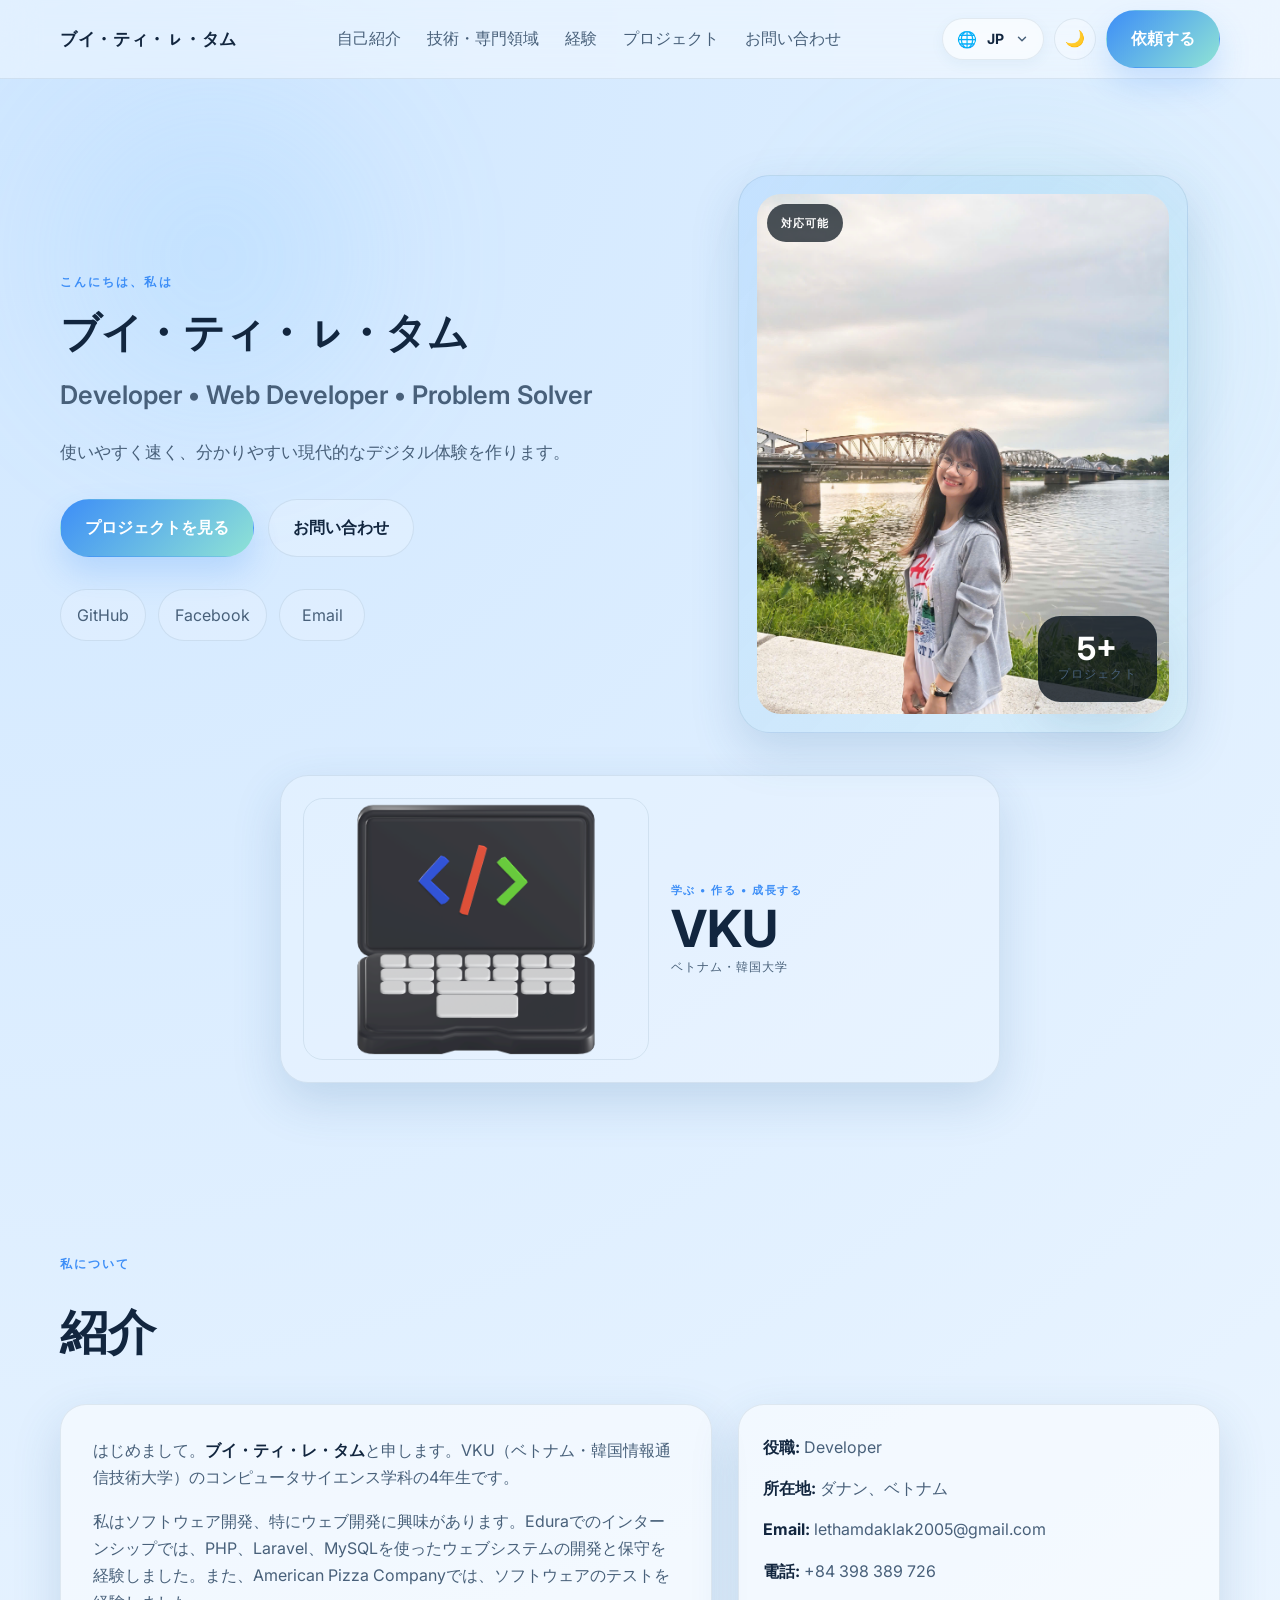
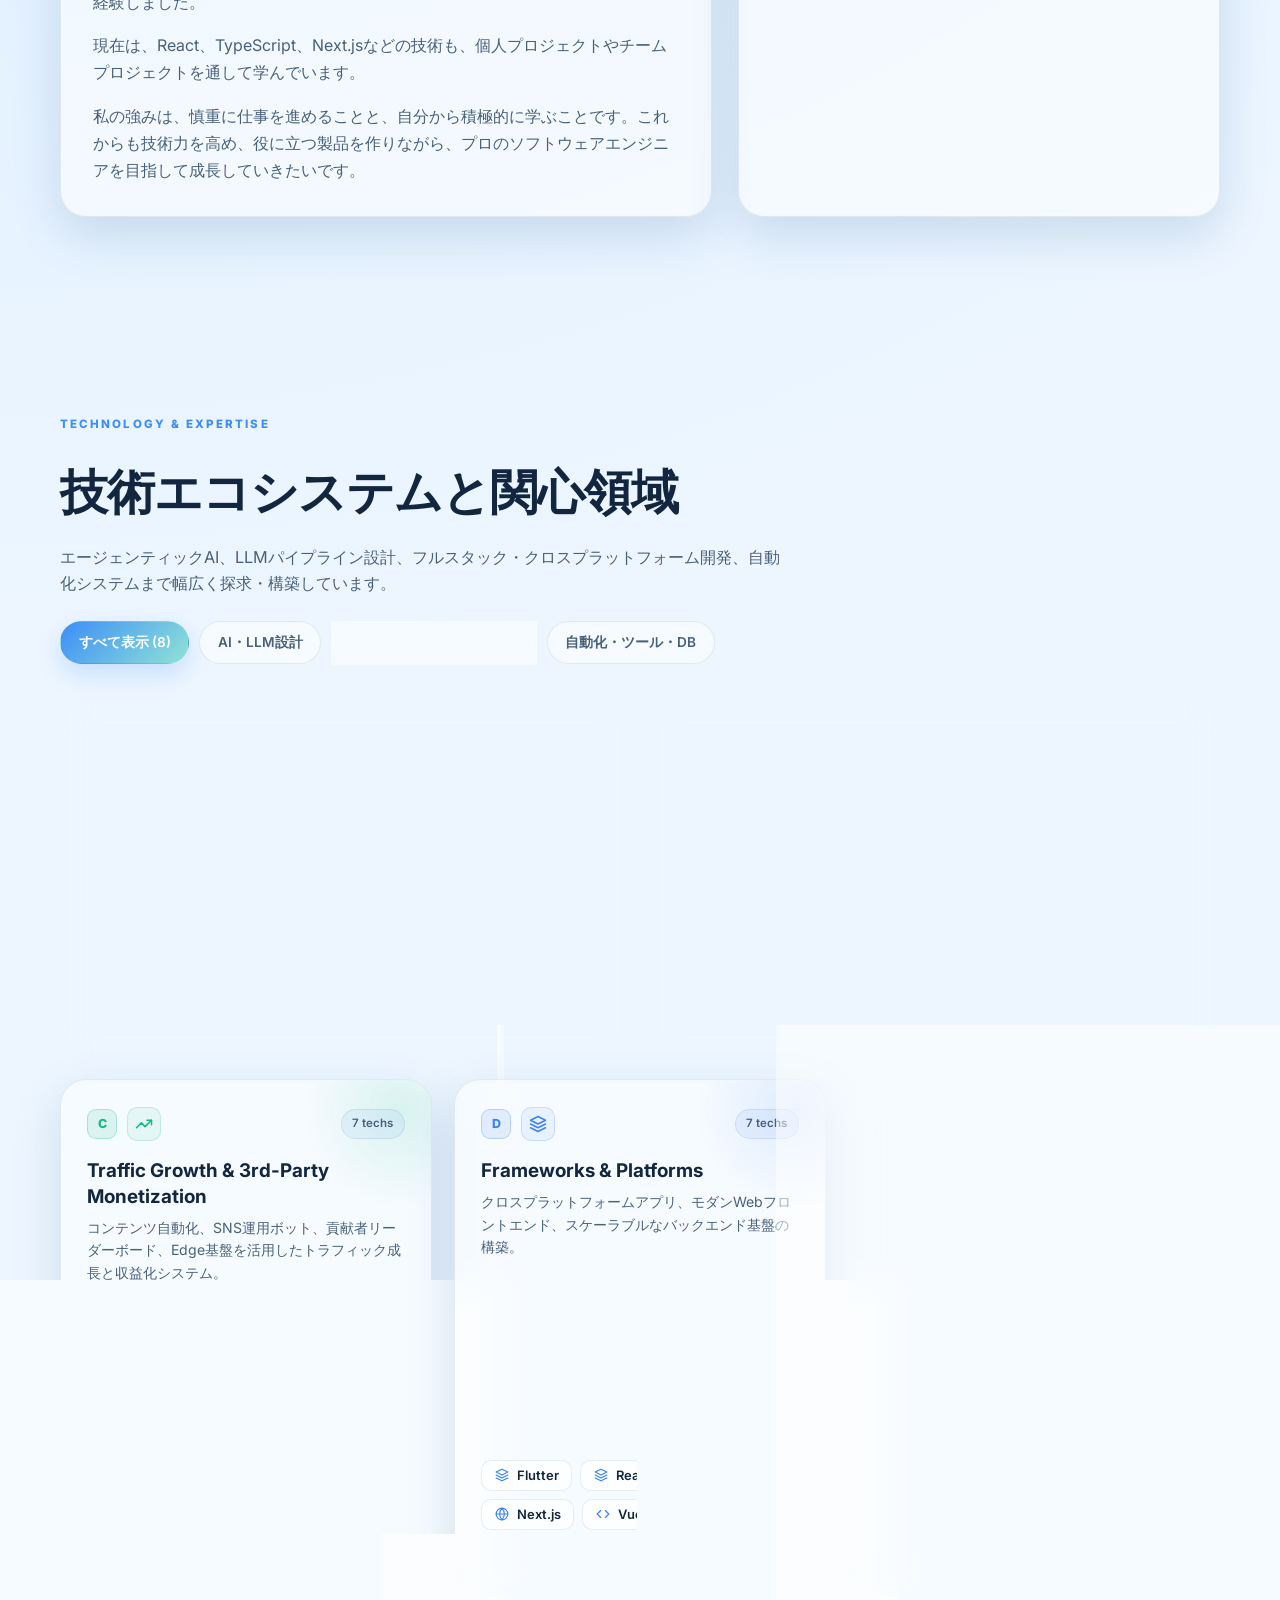
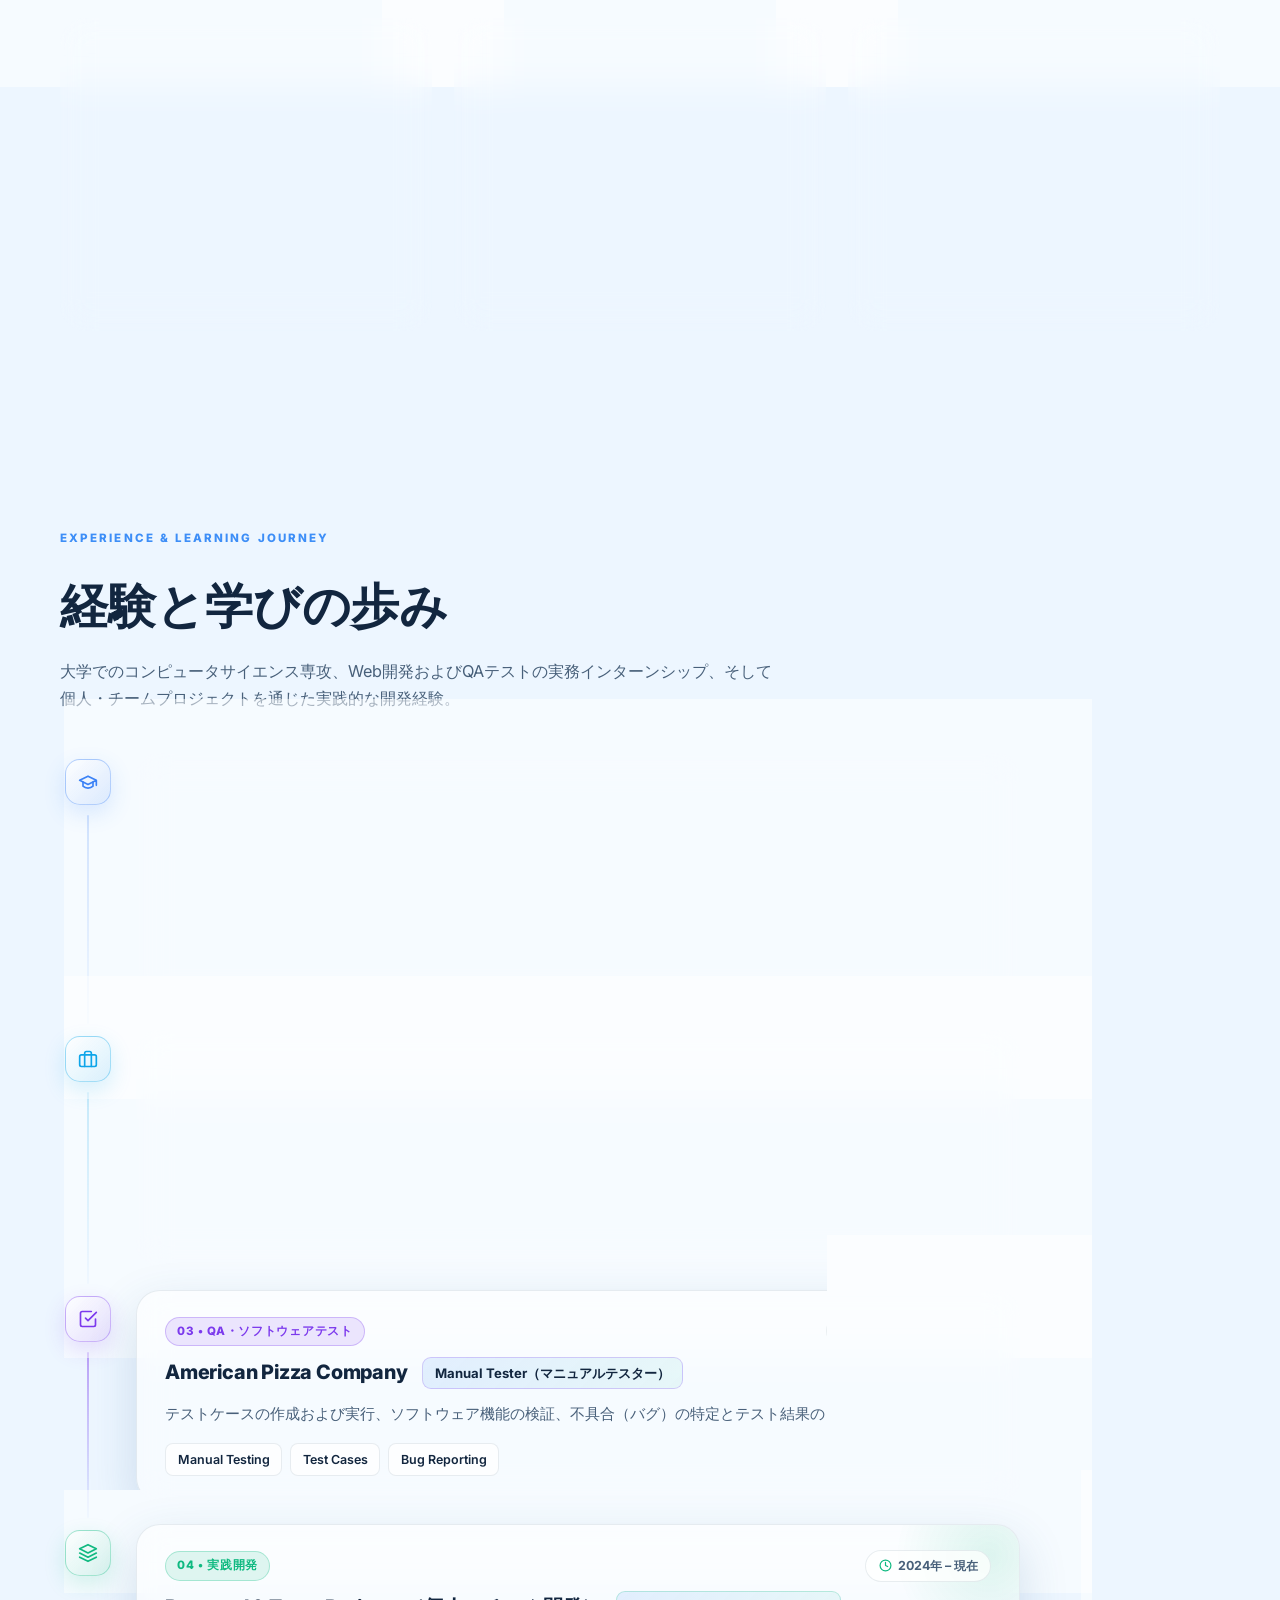
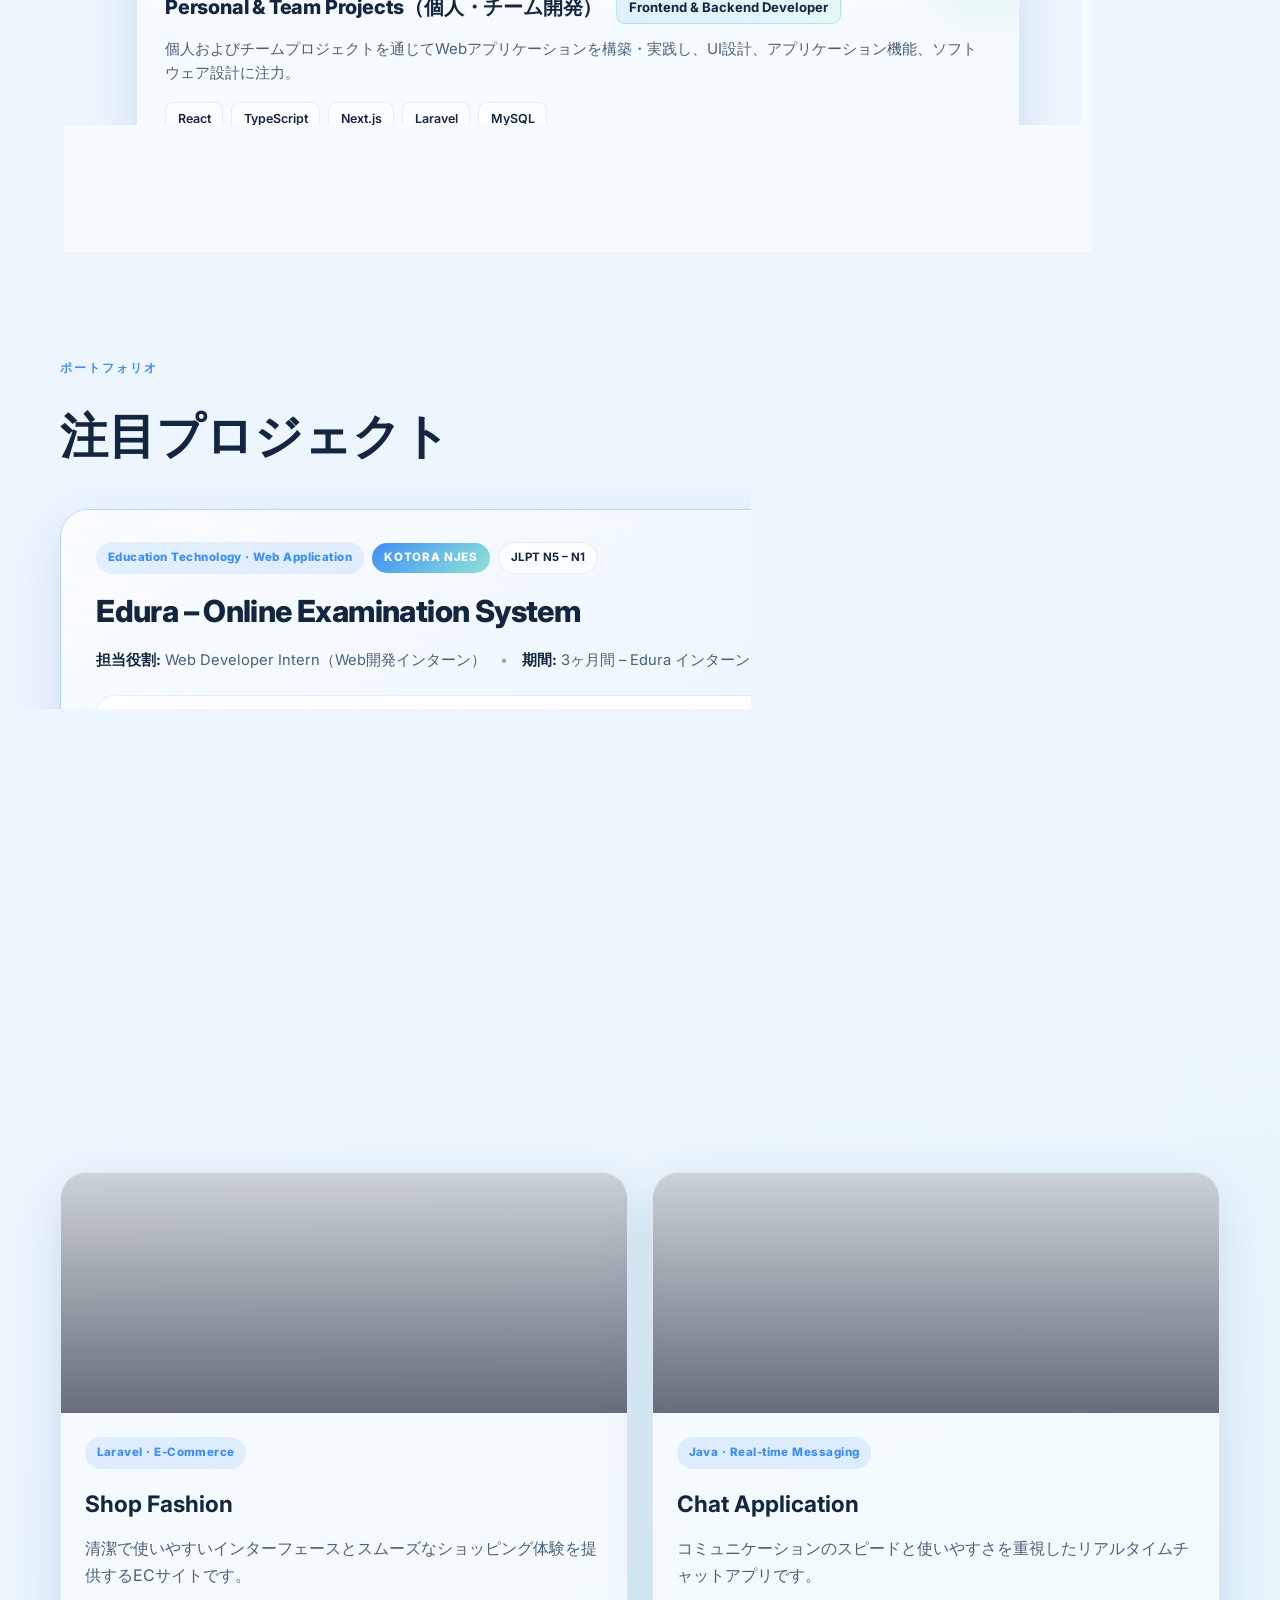
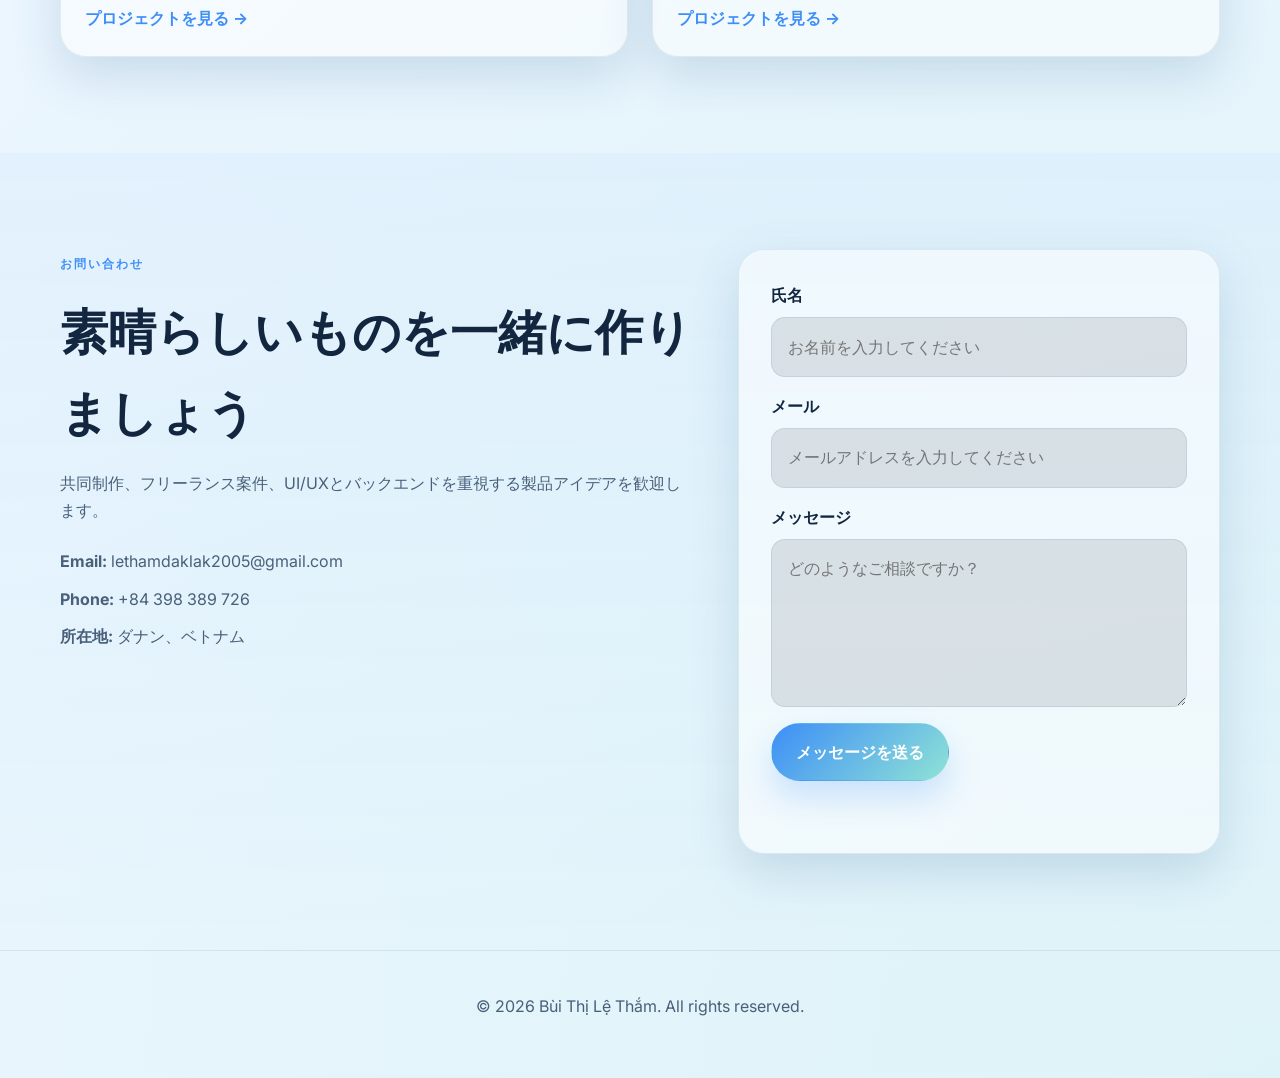
==== commit d3d93128: "feat: redesign portfolio with custom language dropdown, tech ecosystem, timeline, and Edura case stu" ====
--- a/index.html
+++ b/index.html
@@ -1,5 +1,5 @@
-﻿<!DOCTYPE html>
-<html lang="en">
+<!DOCTYPE html>
+<html lang="ja">
   <head>
     <meta charset="UTF-8" />
     <meta http-equiv="X-UA-Compatible" content="IE=edge" />
@@ -17,7 +17,7 @@
 
     <header class="site-header">
       <div class="container nav">
-        <a href="#home" class="brand">Le Tham</a>
+        <a href="#home" class="brand" data-i18n="nav.brand">ブイ・ティ・ㇾ・タム</a>
 
         <nav class="nav-links" aria-label="Main navigation">
           <a href="#about" data-i18n="nav.about">About</a>
@@ -28,14 +28,43 @@
         </nav>
 
         <div class="header-actions">
-          <label class="language-switch" aria-label="Language selector">
-            <span>🌐</span>
-            <select id="languageSelect" aria-label="Select language">
+          <div class="lang-dropdown" id="langDropdown">
+            <button type="button" class="lang-dropdown-toggle" id="langDropdownToggle" aria-haspopup="listbox" aria-expanded="false" aria-label="Select language">
+              <span class="lang-globe" aria-hidden="true">🌐</span>
+              <span class="lang-current-code" id="langCurrentCode">JP</span>
+              <svg class="lang-chevron" width="14" height="14" viewBox="0 0 24 24" fill="none" stroke="currentColor" stroke-width="2.5" stroke-linecap="round" stroke-linejoin="round" aria-hidden="true">
+                <polyline points="6 9 12 15 18 9"></polyline>
+              </svg>
+            </button>
+            <ul class="lang-dropdown-menu" id="langDropdownMenu" role="listbox" aria-label="Select language">
+              <li class="lang-option active" role="option" aria-selected="true" data-lang="ja" data-code="JP">
+                <span class="lang-badge">JP</span>
+                <span class="lang-label">日本語</span>
+                <svg class="lang-check" width="14" height="14" viewBox="0 0 24 24" fill="none" stroke="currentColor" stroke-width="2.5" stroke-linecap="round" stroke-linejoin="round" aria-hidden="true">
+                  <polyline points="20 6 9 17 4 12"></polyline>
+                </svg>
+              </li>
+              <li class="lang-option" role="option" aria-selected="false" data-lang="vi" data-code="VI">
+                <span class="lang-badge">VI</span>
+                <span class="lang-label">Tiếng Việt</span>
+                <svg class="lang-check" width="14" height="14" viewBox="0 0 24 24" fill="none" stroke="currentColor" stroke-width="2.5" stroke-linecap="round" stroke-linejoin="round" aria-hidden="true">
+                  <polyline points="20 6 9 17 4 12"></polyline>
+                </svg>
+              </li>
+              <li class="lang-option" role="option" aria-selected="false" data-lang="en" data-code="EN">
+                <span class="lang-badge">EN</span>
+                <span class="lang-label">English</span>
+                <svg class="lang-check" width="14" height="14" viewBox="0 0 24 24" fill="none" stroke="currentColor" stroke-width="2.5" stroke-linecap="round" stroke-linejoin="round" aria-hidden="true">
+                  <polyline points="20 6 9 17 4 12"></polyline>
+                </svg>
+              </li>
+            </ul>
+            <select id="languageSelect" aria-label="Select language" hidden>
+              <option value="ja" selected>JP</option>
+              <option value="vi">VI</option>
               <option value="en">EN</option>
-              <option value="vi">VI</option>
-              <option value="ja">JP</option>
             </select>
-          </label>
+          </div>
           <button id="themeToggle" class="theme-toggle" type="button" aria-label="Toggle theme">🌙</button>
           <a href="#contact" class="btn btn-primary" data-i18n="nav.hire">Hire Me</a>
         </div>
@@ -101,10 +130,16 @@
           <div class="about-grid">
             <div class="glass-card">
               <p data-i18n="about.text1">
-                I am a young developer with a passion for creating elegant web products that solve real problems and deliver memorable user experiences.
+                はじめまして。<strong>ブイ・ティ・レ・タム</strong>と申します。VKU（ベトナム・韓国情報通信技術大学）のコンピュータサイエンス学科の4年生です。
               </p>
               <p data-i18n="about.text2">
-                I enjoy learning new technologies, building scalable interfaces, and turning ideas into practical digital solutions.
+                私はソフトウェア開発、特にウェブ開発に興味があります。Eduraでのインターンシップでは、PHP、Laravel、MySQLを使ったウェブシステムの開発と保守を経験しました。また、American Pizza Companyでは、ソフトウェアのテストを経験しました。
+              </p>
+              <p data-i18n="about.text3">
+                現在は、React、TypeScript、Next.jsなどの技術も、個人プロジェクトやチームプロジェクトを通して学んでいます。
+              </p>
+              <p data-i18n="about.text4">
+                私の強みは、慎重に仕事を進めることと、自分から積極的に学ぶことです。これからも技術力を高め、役に立つ製品を作りながら、プロのソフトウェアエンジニアを目指して成長していきたいです。
               </p>
             </div>
 
@@ -120,67 +155,34 @@
         </div>
       </section>
 
-      <section id="skills" class="section alt-bg">
-        <div class="container">
-          <div class="section-heading">
-            <span class="eyebrow" data-i18n="skills.eyebrow">Skills</span>
-            <h3 data-i18n="skills.title">Core capabilities</h3>
-          </div>
-
-          <div class="skills-grid">
-            <div class="skill-card">
-              <div class="skill-header"><span>Go</span><strong>85%</strong></div>
-              <div class="progress"><i style="width: 85%"></i></div>
-            </div>
-            <div class="skill-card">
-              <div class="skill-header"><span>HTML / CSS</span><strong>92%</strong></div>
-              <div class="progress"><i style="width: 92%"></i></div>
-            </div>
-            <div class="skill-card">
-              <div class="skill-header"><span>JavaScript</span><strong>83%</strong></div>
-              <div class="progress"><i style="width: 83%"></i></div>
-            </div>
-            <div class="skill-card">
-              <div class="skill-header"><span>PHP</span><strong>80%</strong></div>
-              <div class="progress"><i style="width: 80%"></i></div>
-            </div>
-            <div class="skill-card">
-              <div class="skill-header"><span>MySQL</span><strong>76%</strong></div>
-              <div class="progress"><i style="width: 76%"></i></div>
-            </div>
-            <div class="skill-card">
-              <div class="skill-header"><span>Git / GitHub</span><strong>88%</strong></div>
-              <div class="progress"><i style="width: 88%"></i></div>
-            </div>
-          </div>
-        </div>
-      </section>
-
-      <section id="experience" class="section">
-        <div class="container">
-          <div class="section-heading">
-            <span class="eyebrow" data-i18n="experience.eyebrow">Experience</span>
-            <h3 data-i18n="experience.title">Learning & growth</h3>
-          </div>
-
-          <div class="timeline">
-            <div class="timeline-item">
-              <div class="timeline-dot"></div>
-              <div class="timeline-content">
-                <span class="timeline-year">2023 - Present</span>
-                <h4>VKU University</h4>
-                <p data-i18n="experience.item1">Focused on software engineering, web development, systems thinking, and UI/UX design.</p>
-              </div>
-            </div>
-            <div class="timeline-item">
-              <div class="timeline-dot"></div>
-              <div class="timeline-content">
-                <span class="timeline-year">2024 - Present</span>
-                <h4 data-i18n="experience.item2Title">Frontend & Backend Practice</h4>
-                <p data-i18n="experience.item2">Building projects with HTML, CSS, JavaScript, PHP, Go and improving software architecture.</p>
-              </div>
-            </div>
-          </div>
+      <section id="skills" class="section tech-section">
+        <div class="container">
+          <div class="section-heading tech-heading">
+            <div>
+              <span class="eyebrow" data-i18n="skills.eyebrow">Technology & Expertise</span>
+              <h3 data-i18n="skills.title">Modern Developer Ecosystem</h3>
+              <p class="tech-subtitle" data-i18n="skills.subtitle">
+                Exploring Agentic AI, LLM architectures, full-stack product engineering, and automated growth systems.
+              </p>
+            </div>
+            <div class="tech-filters" id="techFilters" role="tablist" aria-label="Filter technology categories"></div>
+          </div>
+
+          <div class="tech-bento-grid" id="techGrid"></div>
+        </div>
+      </section>
+
+      <section id="experience" class="section experience-section">
+        <div class="container">
+          <div class="section-heading exp-heading">
+            <span class="eyebrow" data-i18n="experience.eyebrow">Experience & Learning Journey</span>
+            <h3 data-i18n="experience.title">Academic, Internship & Practical Milestones</h3>
+            <p class="exp-subtitle" data-i18n="experience.subtitle">
+              A progression of academic foundations, real-world internships in web development and QA testing, and continuous hands-on product building.
+            </p>
+          </div>
+
+          <div class="exp-timeline" id="experienceTimeline"></div>
         </div>
       </section>
 
@@ -191,37 +193,7 @@
             <h3 data-i18n="projects.title">Featured projects</h3>
           </div>
 
-          <div class="project-grid">
-            <article class="project-card">
-              <div class="project-thumb project-one"></div>
-              <div class="project-body">
-                <span class="tag">Laravel</span>
-                <h4>Fashion Shop</h4>
-                <p data-i18n="projects.p1">An e-commerce website designed to deliver a smooth shopping experience with a clean interface.</p>
-                <a href="https://github.com/BuiThiLeTham/ShopFashion" target="_blank" rel="noreferrer">View project →</a>
-              </div>
-            </article>
-
-            <article class="project-card">
-              <div class="project-thumb project-two"></div>
-              <div class="project-body">
-                <span class="tag">Java</span>
-                <h4>Chat Application</h4>
-                <p data-i18n="projects.p2">A real-time messaging application focused on communication, speed, and usability.</p>
-                <a href="https://github.com/havy25/ProjectJava.git" target="_blank" rel="noreferrer">View project →</a>
-              </div>
-            </article>
-
-            <article class="project-card">
-              <div class="project-thumb project-three"></div>
-              <div class="project-body">
-                <span class="tag">Go</span>
-                <h4>Portfolio API</h4>
-                <p data-i18n="projects.p3">A Go-powered backend for portfolio content, contact handling, and maintainable project structure.</p>
-                <a href="#contact">View project →</a>
-              </div>
-            </article>
-          </div>
+          <div class="portfolio-showcase" id="portfolioGrid"></div>
         </div>
       </section>
 
--- a/static/css/style.css
+++ b/static/css/style.css
@@ -131,6 +131,10 @@
   text-transform: uppercase;
 }
 
+html[lang='ja'] .brand {
+  letter-spacing: 0.04em;
+}
+
 .nav-links {
   display: flex;
   align-items: center;
@@ -152,22 +156,178 @@
   gap: 10px;
 }
 
-.language-switch {
+/* Custom Language Dropdown */
+.lang-dropdown {
+  position: relative;
+  display: inline-block;
+}
+
+.lang-dropdown-toggle {
   display: inline-flex;
   align-items: center;
   gap: 8px;
-  padding: 0.5rem 0.7rem;
+  height: 42px;
+  padding: 0 14px;
   border-radius: 999px;
   border: 1px solid var(--line);
-  background: rgba(255, 255, 255, 0.3);
-}
-
-.language-switch select {
-  border: none;
-  background: transparent;
-  color: var(--text);
+  background: rgba(255, 255, 255, 0.45);
+  backdrop-filter: blur(12px);
+  color: var(--text);
+  font-weight: 700;
+  font-size: 0.88rem;
+  cursor: pointer;
+  transition: all 0.22s ease;
+  box-shadow: 0 4px 14px rgba(42, 98, 150, 0.06);
+}
+
+body[data-theme='dark'] .lang-dropdown-toggle {
+  background: rgba(16, 36, 56, 0.65);
+  box-shadow: 0 4px 16px rgba(0, 0, 0, 0.25);
+}
+
+.lang-dropdown-toggle:hover,
+.lang-dropdown.is-open .lang-dropdown-toggle {
+  border-color: rgba(61, 142, 247, 0.45);
+  background: rgba(255, 255, 255, 0.72);
+  box-shadow: 0 8px 22px rgba(61, 142, 247, 0.15);
+  transform: translateY(-1px);
+}
+
+body[data-theme='dark'] .lang-dropdown-toggle:hover,
+body[data-theme='dark'] .lang-dropdown.is-open .lang-dropdown-toggle {
+  background: rgba(22, 48, 74, 0.88);
+  border-color: rgba(127, 195, 255, 0.42);
+}
+
+.lang-globe {
+  font-size: 1rem;
+  line-height: 1;
+}
+
+.lang-current-code {
+  letter-spacing: 0.04em;
+  min-width: 22px;
+  text-align: center;
+}
+
+.lang-chevron {
+  color: var(--muted);
+  transition: transform 0.25s cubic-bezier(0.4, 0, 0.2, 1), color 0.2s ease;
+}
+
+.lang-dropdown.is-open .lang-chevron {
+  transform: rotate(180deg);
+  color: var(--primary-strong);
+}
+
+.lang-dropdown-menu {
+  position: absolute;
+  top: calc(100% + 10px);
+  right: 0;
+  min-width: 170px;
+  margin: 0;
+  padding: 6px;
+  list-style: none;
+  border-radius: 18px;
+  border: 1px solid var(--line);
+  background: rgba(255, 255, 255, 0.88);
+  backdrop-filter: blur(22px);
+  -webkit-backdrop-filter: blur(22px);
+  box-shadow: 0 18px 42px rgba(24, 64, 108, 0.18), 0 2px 8px rgba(24, 64, 108, 0.06);
+  opacity: 0;
+  visibility: hidden;
+  transform: translateY(-8px) scale(0.97);
+  transform-origin: top right;
+  transition:
+    opacity 0.2s cubic-bezier(0.16, 1, 0.3, 1),
+    transform 0.2s cubic-bezier(0.16, 1, 0.3, 1),
+    visibility 0.2s;
+  z-index: 100;
+}
+
+body[data-theme='dark'] .lang-dropdown-menu {
+  background: rgba(13, 29, 45, 0.92);
+  border-color: rgba(162, 196, 255, 0.16);
+  box-shadow: 0 20px 48px rgba(1, 8, 18, 0.55);
+}
+
+.lang-dropdown.is-open .lang-dropdown-menu {
+  opacity: 1;
+  visibility: visible;
+  transform: translateY(0) scale(1);
+}
+
+.lang-option {
+  display: flex;
+  align-items: center;
+  gap: 10px;
+  padding: 9px 12px;
+  border-radius: 12px;
+  cursor: pointer;
+  color: var(--text);
+  font-size: 0.88rem;
   font-weight: 600;
-  outline: none;
+  transition: background 0.16s ease, color 0.16s ease, transform 0.16s ease;
+  user-select: none;
+}
+
+.lang-option + .lang-option {
+  margin-top: 2px;
+}
+
+.lang-option:hover {
+  background: rgba(61, 142, 247, 0.11);
+}
+
+body[data-theme='dark'] .lang-option:hover {
+  background: rgba(127, 195, 255, 0.12);
+}
+
+.lang-option.active {
+  background: linear-gradient(135deg, rgba(61, 142, 247, 0.16), rgba(143, 227, 213, 0.18));
+  color: var(--primary-strong);
+  font-weight: 700;
+}
+
+body[data-theme='dark'] .lang-option.active {
+  background: linear-gradient(135deg, rgba(127, 195, 255, 0.2), rgba(116, 217, 200, 0.16));
+  color: var(--primary);
+}
+
+.lang-badge {
+  display: inline-flex;
+  align-items: center;
+  justify-content: center;
+  min-width: 30px;
+  height: 22px;
+  padding: 0 6px;
+  border-radius: 6px;
+  background: rgba(61, 142, 247, 0.12);
+  color: var(--primary-strong);
+  font-size: 0.72rem;
+  font-weight: 800;
+  letter-spacing: 0.05em;
+}
+
+.lang-option.active .lang-badge {
+  background: linear-gradient(135deg, var(--primary-strong), var(--accent));
+  color: #ffffff;
+}
+
+.lang-label {
+  flex: 1;
+}
+
+.lang-check {
+  opacity: 0;
+  transform: scale(0.75);
+  color: var(--primary-strong);
+  transition: opacity 0.18s ease, transform 0.18s ease;
+}
+
+.lang-option.active .lang-check {
+  opacity: 1;
+  transform: scale(1);
 }
 
 .theme-toggle {
@@ -233,6 +393,13 @@
   font-size: clamp(3rem, 7vw, 6rem);
   line-height: 0.96;
   letter-spacing: -0.06em;
+}
+
+html[lang='ja'] .hero h1 {
+  font-size: clamp(1.85rem, 3.2vw, 3.1rem);
+  line-height: 1.2;
+  letter-spacing: -0.02em;
+  white-space: nowrap;
 }
 
 .hero h2 {
@@ -447,6 +614,15 @@
   margin: 0 0 1rem;
 }
 
+.glass-card p:last-child {
+  margin-bottom: 0;
+}
+
+.glass-card strong {
+  color: var(--text);
+  font-weight: 700;
+}
+
 .compact-card {
   padding: 1.8rem 1.5rem;
 }
@@ -464,92 +640,753 @@
   color: var(--text);
 }
 
-.skills-grid {
+/* Technology & Expertise Ecosystem Section */
+.tech-section {
+  position: relative;
+  background: transparent;
+  color: var(--text);
+  border-top: none;
+  border-bottom: none;
+  overflow: hidden;
+}
+
+.tech-heading {
+  display: flex;
+  flex-direction: column;
+  gap: 1.5rem;
+  margin-bottom: 2.4rem;
+}
+
+.tech-section .eyebrow {
+  color: var(--primary-strong);
+}
+
+.tech-section .section-heading h3 {
+  color: var(--text);
+  letter-spacing: -0.02em;
+}
+
+.tech-subtitle {
+  max-width: 720px;
+  margin: 0.7rem 0 0;
+  color: var(--muted);
+  font-size: 1.02rem;
+  line-height: 1.65;
+}
+
+.tech-filters {
+  display: flex;
+  flex-wrap: wrap;
+  gap: 10px;
+}
+
+.tech-filter-btn {
+  display: inline-flex;
+  align-items: center;
+  gap: 8px;
+  padding: 0.55rem 1.1rem;
+  border-radius: 999px;
+  border: 1px solid var(--line);
+  background: var(--card-soft);
+  backdrop-filter: blur(12px);
+  color: var(--muted);
+  font-size: 0.85rem;
+  font-weight: 600;
+  cursor: pointer;
+  transition: all 0.2s ease;
+}
+
+.tech-filter-btn:hover {
+  border-color: rgba(61, 142, 247, 0.4);
+  color: var(--text);
+  background: var(--card);
+  transform: translateY(-1px);
+}
+
+.tech-filter-btn.active {
+  background: linear-gradient(135deg, var(--primary-strong), var(--accent));
+  border-color: transparent;
+  color: #ffffff;
+  box-shadow: 0 10px 24px rgba(61, 142, 247, 0.22);
+}
+
+.tech-bento-grid {
+  display: grid;
+  grid-template-columns: repeat(12, minmax(0, 1fr));
+  gap: 22px;
+}
+
+.tech-card {
+  grid-column: span 4;
+  position: relative;
+  display: flex;
+  flex-direction: column;
+  justify-content: space-between;
+  padding: 1.65rem;
+  border-radius: 26px;
+  background: var(--card-soft);
+  border: 1px solid var(--line);
+  backdrop-filter: blur(16px);
+  box-shadow: var(--shadow);
+  overflow: hidden;
+  transition: transform 0.26s cubic-bezier(0.16, 1, 0.3, 1), border-color 0.26s ease, box-shadow 0.26s ease;
+  --accent-rgb: 61, 142, 247;
+}
+
+.tech-card-featured {
+  grid-column: span 6;
+  background: linear-gradient(145deg, var(--card), rgba(118, 185, 255, 0.14));
+  border-color: rgba(var(--accent-rgb), 0.32);
+}
+
+body[data-theme='dark'] .tech-card-featured {
+  background: linear-gradient(145deg, rgba(16, 34, 52, 0.88), rgba(11, 23, 36, 0.82));
+  border-color: rgba(var(--accent-rgb), 0.35);
+}
+
+.tech-card[data-accent='cyan'] { --accent-rgb: 14, 165, 233; }
+.tech-card[data-accent='violet'] { --accent-rgb: 124, 58, 237; }
+.tech-card[data-accent='emerald'] { --accent-rgb: 16, 185, 129; }
+.tech-card[data-accent='blue'] { --accent-rgb: 59, 130, 246; }
+.tech-card[data-accent='amber'] { --accent-rgb: 217, 119, 6; }
+.tech-card[data-accent='sky'] { --accent-rgb: 2, 132, 199; }
+.tech-card[data-accent='rose'] { --accent-rgb: 225, 29, 72; }
+.tech-card[data-accent='teal'] { --accent-rgb: 13, 148, 136; }
+
+body[data-theme='dark'] .tech-card[data-accent='cyan'] { --accent-rgb: 56, 189, 248; }
+body[data-theme='dark'] .tech-card[data-accent='violet'] { --accent-rgb: 167, 139, 250; }
+body[data-theme='dark'] .tech-card[data-accent='emerald'] { --accent-rgb: 52, 211, 153; }
+body[data-theme='dark'] .tech-card[data-accent='blue'] { --accent-rgb: 96, 165, 250; }
+body[data-theme='dark'] .tech-card[data-accent='amber'] { --accent-rgb: 251, 191, 36; }
+body[data-theme='dark'] .tech-card[data-accent='sky'] { --accent-rgb: 56, 189, 248; }
+body[data-theme='dark'] .tech-card[data-accent='rose'] { --accent-rgb: 251, 113, 133; }
+body[data-theme='dark'] .tech-card[data-accent='teal'] { --accent-rgb: 45, 212, 191; }
+
+.tech-card-glow {
+  position: absolute;
+  top: -70px;
+  right: -70px;
+  width: 200px;
+  height: 200px;
+  border-radius: 50%;
+  background: radial-gradient(circle, rgba(var(--accent-rgb), 0.16) 0%, transparent 70%);
+  pointer-events: none;
+  transition: opacity 0.3s ease, transform 0.3s ease;
+  opacity: 0.8;
+}
+
+.tech-card-featured .tech-card-glow {
+  width: 250px;
+  height: 250px;
+  opacity: 1;
+}
+
+.tech-card:hover {
+  transform: translateY(-4px);
+  border-color: rgba(var(--accent-rgb), 0.45);
+}
+
+.tech-card:hover .tech-card-glow {
+  transform: scale(1.15);
+  opacity: 1;
+}
+
+.tech-card-top {
+  position: relative;
+  z-index: 1;
+  display: flex;
+  align-items: center;
+  justify-content: space-between;
+  gap: 12px;
+  margin-bottom: 1.1rem;
+}
+
+.tech-card-meta {
+  display: inline-flex;
+  align-items: center;
+  gap: 10px;
+}
+
+.tech-category-index {
+  display: inline-flex;
+  align-items: center;
+  justify-content: center;
+  width: 30px;
+  height: 30px;
+  border-radius: 9px;
+  background: rgba(var(--accent-rgb), 0.12);
+  border: 1px solid rgba(var(--accent-rgb), 0.28);
+  color: rgb(var(--accent-rgb));
+  font-size: 0.78rem;
+  font-weight: 800;
+  letter-spacing: 0.04em;
+}
+
+.tech-category-icon {
+  display: inline-flex;
+  align-items: center;
+  justify-content: center;
+  width: 34px;
+  height: 34px;
+  border-radius: 10px;
+  background: rgba(var(--accent-rgb), 0.08);
+  border: 1px solid rgba(var(--accent-rgb), 0.18);
+  color: rgb(var(--accent-rgb));
+}
+
+.tech-category-icon svg {
+  width: 18px;
+  height: 18px;
+}
+
+.tech-focus-badge {
+  display: inline-flex;
+  align-items: center;
+  gap: 6px;
+  padding: 0.3rem 0.75rem;
+  border-radius: 999px;
+  background: rgba(var(--accent-rgb), 0.12);
+  border: 1px solid rgba(var(--accent-rgb), 0.32);
+  color: rgb(var(--accent-rgb));
+  font-size: 0.72rem;
+  font-weight: 700;
+  letter-spacing: 0.05em;
+  text-transform: uppercase;
+}
+
+.tech-focus-dot {
+  width: 6px;
+  height: 6px;
+  border-radius: 50%;
+  background: rgb(var(--accent-rgb));
+}
+
+.tech-count-pill {
+  padding: 0.25rem 0.65rem;
+  border-radius: 999px;
+  background: rgba(61, 142, 247, 0.08);
+  border: 1px solid var(--line);
+  color: var(--muted);
+  font-size: 0.72rem;
+  font-weight: 600;
+}
+
+.tech-card-body {
+  position: relative;
+  z-index: 1;
+  margin-bottom: 1.25rem;
+}
+
+.tech-card-title {
+  margin: 0 0 0.45rem;
+  color: var(--text);
+  font-size: 1.18rem;
+  font-weight: 700;
+  line-height: 1.35;
+}
+
+.tech-card-featured .tech-card-title {
+  font-size: 1.32rem;
+}
+
+.tech-card-desc {
+  margin: 0;
+  color: var(--muted);
+  font-size: 0.88rem;
+  line-height: 1.6;
+}
+
+.tech-chip-list {
+  position: relative;
+  z-index: 1;
+  display: flex;
+  flex-wrap: wrap;
+  gap: 8px;
+  margin-top: auto;
+}
+
+.tech-chip {
+  display: inline-flex;
+  align-items: center;
+  gap: 7px;
+  padding: 0.42rem 0.78rem;
+  border-radius: 10px;
+  background: var(--card);
+  border: 1px solid var(--line);
+  color: var(--text);
+  font-size: 0.81rem;
+  font-weight: 600;
+  line-height: 1.2;
+  transition: all 0.18s ease;
+}
+
+.tech-chip:hover {
+  background: rgba(var(--accent-rgb), 0.12);
+  border-color: rgba(var(--accent-rgb), 0.42);
+  color: var(--text);
+  transform: translateY(-1px);
+}
+
+.tech-chip-icon {
+  display: inline-flex;
+  align-items: center;
+  justify-content: center;
+  width: 15px;
+  height: 15px;
+  color: rgb(var(--accent-rgb));
+  flex-shrink: 0;
+}
+
+.tech-chip-icon svg {
+  width: 14px;
+  height: 14px;
+}
+
+.tech-chip-name {
+  white-space: nowrap;
+}
+
+/* Experience & Learning Journey Section */
+.experience-section {
+  position: relative;
+}
+
+.exp-heading {
+  margin-bottom: 2.6rem;
+}
+
+.exp-subtitle {
+  max-width: 720px;
+  margin: 0.7rem 0 0;
+  color: var(--muted);
+  font-size: 1.02rem;
+  line-height: 1.65;
+}
+
+.exp-timeline {
+  position: relative;
+  display: flex;
+  flex-direction: column;
+  gap: 22px;
+  max-width: 960px;
+}
+
+.exp-item {
+  display: grid;
+  grid-template-columns: 56px 1fr;
+  gap: 20px;
+  align-items: stretch;
+  --exp-rgb: 61, 142, 247;
+}
+
+.exp-item[data-accent='blue'] { --exp-rgb: 59, 130, 246; }
+.exp-item[data-accent='cyan'] { --exp-rgb: 14, 165, 233; }
+.exp-item[data-accent='violet'] { --exp-rgb: 124, 58, 237; }
+.exp-item[data-accent='emerald'] { --exp-rgb: 16, 185, 129; }
+
+body[data-theme='dark'] .exp-item[data-accent='blue'] { --exp-rgb: 96, 165, 250; }
+body[data-theme='dark'] .exp-item[data-accent='cyan'] { --exp-rgb: 56, 189, 248; }
+body[data-theme='dark'] .exp-item[data-accent='violet'] { --exp-rgb: 167, 139, 250; }
+body[data-theme='dark'] .exp-item[data-accent='emerald'] { --exp-rgb: 52, 211, 153; }
+
+.exp-node-col {
+  display: flex;
+  flex-direction: column;
+  align-items: center;
+  padding-top: 6px;
+}
+
+.exp-node-icon {
+  display: inline-flex;
+  align-items: center;
+  justify-content: center;
+  width: 46px;
+  height: 46px;
+  border-radius: 15px;
+  background: linear-gradient(135deg, var(--card), rgba(var(--exp-rgb), 0.14));
+  border: 1px solid rgba(var(--exp-rgb), 0.35);
+  box-shadow: 0 8px 22px rgba(var(--exp-rgb), 0.16);
+  color: rgb(var(--exp-rgb));
+  flex-shrink: 0;
+  transition: transform 0.25s ease, box-shadow 0.25s ease, border-color 0.25s ease;
+  z-index: 2;
+}
+
+.exp-node-icon svg {
+  width: 20px;
+  height: 20px;
+}
+
+.exp-item:hover .exp-node-icon {
+  transform: scale(1.08) translateY(-2px);
+  border-color: rgba(var(--exp-rgb), 0.65);
+  box-shadow: 0 12px 26px rgba(var(--exp-rgb), 0.28);
+}
+
+.exp-node-line {
+  flex: 1;
+  width: 2px;
+  margin-top: 10px;
+  margin-bottom: -16px;
+  border-radius: 999px;
+  background: linear-gradient(180deg, rgba(var(--exp-rgb), 0.45), rgba(118, 185, 255, 0.12));
+}
+
+.exp-item:last-child .exp-node-line {
+  display: none;
+}
+
+.exp-card {
+  position: relative;
+  padding: 1.55rem 1.75rem;
+  border-radius: 24px;
+  background: var(--card-soft);
+  border: 1px solid var(--line);
+  backdrop-filter: blur(16px);
+  box-shadow: var(--shadow);
+  overflow: hidden;
+  transition: transform 0.26s cubic-bezier(0.16, 1, 0.3, 1), border-color 0.26s ease, box-shadow 0.26s ease;
+}
+
+.exp-card-glow {
+  position: absolute;
+  top: -65px;
+  right: -65px;
+  width: 190px;
+  height: 190px;
+  border-radius: 50%;
+  background: radial-gradient(circle, rgba(var(--exp-rgb), 0.16) 0%, transparent 70%);
+  pointer-events: none;
+  transition: transform 0.3s ease, opacity 0.3s ease;
+  opacity: 0.8;
+}
+
+.exp-item:hover .exp-card {
+  transform: translateY(-3px);
+  border-color: rgba(var(--exp-rgb), 0.42);
+}
+
+.exp-item:hover .exp-card-glow {
+  transform: scale(1.15);
+  opacity: 1;
+}
+
+.exp-card-header {
+  position: relative;
+  z-index: 1;
+  display: flex;
+  flex-direction: column;
+  gap: 0.55rem;
+  margin-bottom: 0.75rem;
+}
+
+.exp-meta-top {
+  display: flex;
+  align-items: center;
+  justify-content: space-between;
+  flex-wrap: wrap;
+  gap: 10px;
+}
+
+.exp-step-badge {
+  display: inline-flex;
+  align-items: center;
+  padding: 0.24rem 0.68rem;
+  border-radius: 999px;
+  background: rgba(var(--exp-rgb), 0.12);
+  border: 1px solid rgba(var(--exp-rgb), 0.28);
+  color: rgb(var(--exp-rgb));
+  font-size: 0.72rem;
+  font-weight: 800;
+  letter-spacing: 0.06em;
+  text-transform: uppercase;
+}
+
+.exp-period-pill {
+  display: inline-flex;
+  align-items: center;
+  gap: 6px;
+  padding: 0.28rem 0.78rem;
+  border-radius: 999px;
+  background: var(--card);
+  border: 1px solid var(--line);
+  color: var(--muted);
+  font-size: 0.78rem;
+  font-weight: 700;
+}
+
+.exp-period-pill svg {
+  color: rgb(var(--exp-rgb));
+}
+
+.exp-title-row {
+  display: flex;
+  align-items: center;
+  flex-wrap: wrap;
+  gap: 10px 14px;
+}
+
+.exp-org {
+  margin: 0;
+  color: var(--text);
+  font-size: 1.24rem;
+  font-weight: 800;
+  letter-spacing: -0.01em;
+}
+
+.exp-role-badge {
+  display: inline-flex;
+  align-items: center;
+  padding: 0.26rem 0.75rem;
+  border-radius: 9px;
+  background: linear-gradient(135deg, rgba(61, 142, 247, 0.12), rgba(143, 227, 213, 0.16));
+  border: 1px solid rgba(var(--exp-rgb), 0.24);
+  color: var(--text);
+  font-size: 0.82rem;
+  font-weight: 700;
+}
+
+.exp-desc {
+  position: relative;
+  z-index: 1;
+  margin: 0 0 1rem;
+  color: var(--muted);
+  font-size: 0.94rem;
+  line-height: 1.65;
+}
+
+.exp-tags {
+  position: relative;
+  z-index: 1;
+  display: flex;
+  flex-wrap: wrap;
+  gap: 8px;
+}
+
+.exp-tech-tag {
+  display: inline-flex;
+  align-items: center;
+  padding: 0.32rem 0.72rem;
+  border-radius: 8px;
+  background: var(--card);
+  border: 1px solid var(--line);
+  color: var(--text);
+  font-size: 0.78rem;
+  font-weight: 600;
+  transition: all 0.18s ease;
+}
+
+.exp-tech-tag:hover {
+  background: rgba(var(--exp-rgb), 0.12);
+  border-color: rgba(var(--exp-rgb), 0.38);
+  transform: translateY(-1px);
+}
+
+.project-section {
+  background: transparent;
+}
+
+.portfolio-showcase {
+  display: flex;
+  flex-direction: column;
+  gap: 28px;
+}
+
+.edura-case-card {
+  position: relative;
+  padding: 2rem 2.2rem;
+  border-radius: 28px;
+  background: linear-gradient(145deg, var(--card), rgba(118, 185, 255, 0.12));
+  border: 1px solid rgba(61, 142, 247, 0.28);
+  backdrop-filter: blur(18px);
+  box-shadow: var(--shadow);
+  overflow: hidden;
+  transition: transform 0.26s cubic-bezier(0.16, 1, 0.3, 1), border-color 0.26s ease;
+}
+
+body[data-theme='dark'] .edura-case-card {
+  background: linear-gradient(145deg, rgba(16, 34, 52, 0.9), rgba(11, 23, 36, 0.84));
+  border-color: rgba(127, 195, 255, 0.28);
+}
+
+.edura-case-card:hover {
+  transform: translateY(-3px);
+  border-color: rgba(61, 142, 247, 0.5);
+}
+
+.edura-card-glow {
+  position: absolute;
+  top: -90px;
+  right: -90px;
+  width: 280px;
+  height: 280px;
+  border-radius: 50%;
+  background: radial-gradient(circle, rgba(61, 142, 247, 0.18) 0%, transparent 70%);
+  pointer-events: none;
+}
+
+.edura-header {
+  position: relative;
+  z-index: 1;
+  margin-bottom: 1.35rem;
+}
+
+.edura-badges {
+  display: flex;
+  flex-wrap: wrap;
+  align-items: center;
+  gap: 8px;
+  margin-bottom: 0.75rem;
+}
+
+.edura-system-badge {
+  display: inline-flex;
+  align-items: center;
+  padding: 0.35rem 0.78rem;
+  border-radius: 999px;
+  background: linear-gradient(135deg, var(--primary-strong), var(--accent));
+  color: #ffffff;
+  font-size: 0.72rem;
+  font-weight: 800;
+  letter-spacing: 0.06em;
+}
+
+.edura-jlpt-badge {
+  display: inline-flex;
+  align-items: center;
+  padding: 0.35rem 0.75rem;
+  border-radius: 999px;
+  background: var(--card);
+  border: 1px solid var(--line);
+  color: var(--text);
+  font-size: 0.72rem;
+  font-weight: 700;
+}
+
+.edura-title {
+  margin: 0 0 0.65rem;
+  color: var(--text);
+  font-size: clamp(1.45rem, 2.5vw, 1.9rem);
+  font-weight: 800;
+  letter-spacing: -0.02em;
+}
+
+.edura-meta-bar {
+  display: flex;
+  flex-wrap: wrap;
+  align-items: center;
+  gap: 8px 14px;
+  color: var(--muted);
+  font-size: 0.92rem;
+}
+
+.edura-meta-item strong {
+  color: var(--text);
+}
+
+.edura-meta-divider {
+  opacity: 0.5;
+}
+
+.edura-overview-box {
+  position: relative;
+  z-index: 1;
+  padding: 1.15rem 1.35rem;
+  margin-bottom: 1.35rem;
+  border-radius: 18px;
+  background: var(--card);
+  border: 1px solid var(--line);
+}
+
+.edura-overview-box h5 {
+  margin: 0 0 0.4rem;
+  color: var(--primary-strong);
+  font-size: 0.78rem;
+  font-weight: 800;
+  letter-spacing: 0.08em;
+  text-transform: uppercase;
+}
+
+.edura-overview-box p {
+  margin: 0;
+  color: var(--muted);
+  font-size: 0.95rem;
+  line-height: 1.68;
+}
+
+.edura-columns {
+  position: relative;
+  z-index: 1;
   display: grid;
   grid-template-columns: repeat(2, minmax(0, 1fr));
-  gap: 22px;
-}
-
-.skill-card {
-  padding: 1.3rem 1.2rem;
-}
-
-.skill-header {
-  display: flex;
-  justify-content: space-between;
-  gap: 14px;
+  gap: 18px;
+  margin-bottom: 1.4rem;
+}
+
+.edura-col-box {
+  padding: 1.25rem 1.35rem;
+  border-radius: 20px;
+  background: var(--card);
+  border: 1px solid var(--line);
+}
+
+.edura-col-box h5 {
+  display: flex;
+  align-items: center;
+  gap: 8px;
+  margin: 0 0 0.75rem;
+  color: var(--text);
+  font-size: 0.95rem;
   font-weight: 700;
-  margin-bottom: 0.8rem;
-}
-
-.progress {
-  height: 11px;
+}
+
+.edura-col-box h5 svg {
+  color: var(--primary-strong);
+  flex-shrink: 0;
+}
+
+.edura-list {
+  margin: 0;
+  padding-left: 1.15rem;
+  display: grid;
+  gap: 7px;
+  color: var(--muted);
+  font-size: 0.9rem;
+  line-height: 1.55;
+}
+
+.edura-list li::marker {
+  color: var(--primary-strong);
+}
+
+.edura-footer-stack {
+  position: relative;
+  z-index: 1;
+  display: flex;
+  flex-wrap: wrap;
+  gap: 8px;
+}
+
+.portfolio-tech-pill {
+  display: inline-flex;
+  align-items: center;
+  padding: 0.36rem 0.82rem;
   border-radius: 999px;
-  overflow: hidden;
-  background: rgba(17, 31, 51, 0.08);
-}
-
-body[data-theme='dark'] .progress {
-  background: rgba(255, 255, 255, 0.06);
-}
-
-.progress i {
-  display: block;
-  height: 100%;
-  border-radius: inherit;
-  background: linear-gradient(90deg, var(--primary-strong), var(--accent));
-}
-
-.timeline {
-  display: grid;
-  grid-template-columns: repeat(2, minmax(0, 1fr));
-  gap: 24px;
-}
-
-.timeline-item {
-  position: relative;
-  padding: 1.7rem 1.6rem 1.6rem 3.1rem;
-}
-
-.timeline-dot {
-  position: absolute;
-  top: 1.9rem;
-  left: 1.1rem;
-  width: 14px;
-  height: 14px;
-  border-radius: 50%;
-  background: linear-gradient(135deg, var(--primary), var(--accent));
-  box-shadow: 0 0 0 6px rgba(118, 185, 255, 0.15);
-}
-
-.timeline-year {
-  display: inline-block;
-  margin-bottom: 0.45rem;
-  color: var(--primary-strong);
-  font-size: 0.76rem;
+  background: var(--card);
+  border: 1px solid var(--line);
+  color: var(--text);
+  font-size: 0.8rem;
   font-weight: 700;
-  letter-spacing: 0.08em;
-  text-transform: uppercase;
-}
-
-.timeline-content h4 {
-  margin: 0 0 0.5rem;
-  font-size: 1.2rem;
-}
-
-.timeline-content p {
-  margin: 0;
-  color: var(--muted);
-}
-
-.project-section {
-  background: rgba(255, 255, 255, 0.02);
 }
 
 .project-grid {
   display: grid;
   grid-template-columns: repeat(3, minmax(0, 1fr));
   gap: 24px;
+}
+
+.project-grid-two {
+  grid-template-columns: repeat(2, minmax(0, 1fr));
 }
 
 .project-card {
@@ -684,12 +1521,24 @@
   color: var(--muted);
 }
 
+@media (max-width: 1024px) {
+  .tech-card {
+    grid-column: span 6;
+  }
+
+  .tech-card-featured {
+    grid-column: span 12;
+  }
+}
+
 @media (max-width: 900px) {
   .hero-grid,
   .about-grid,
   .contact-grid,
   .timeline,
   .project-grid,
+  .project-grid-two,
+  .edura-columns,
   .showcase-card {
     grid-template-columns: 1fr;
   }
@@ -721,6 +1570,10 @@
     text-align: center;
   }
 
+  html[lang='ja'] .hero h1 {
+    font-size: clamp(1.45rem, 6.4vw, 2.1rem);
+  }
+
   .hero p {
     margin-left: auto;
     margin-right: auto;
@@ -748,8 +1601,33 @@
     height: 420px;
   }
 
-  .skills-grid {
-    grid-template-columns: 1fr;
+  .tech-card,
+  .tech-card-featured {
+    grid-column: span 12;
+    padding: 1.25rem;
+  }
+
+  .tech-chip-name {
+    white-space: normal;
+  }
+
+  .exp-item {
+    grid-template-columns: 40px 1fr;
+    gap: 12px;
+  }
+
+  .exp-node-icon {
+    width: 38px;
+    height: 38px;
+    border-radius: 12px;
+  }
+
+  .exp-card {
+    padding: 1.25rem;
+  }
+
+  .edura-case-card {
+    padding: 1.35rem;
   }
 
   .site-header {
@@ -760,8 +1638,9 @@
     letter-spacing: 0.08em;
   }
 
-  .language-switch {
-    padding: 0.4rem 0.6rem;
+  .lang-dropdown-toggle {
+    height: 38px;
+    padding: 0 12px;
   }
 
   .header-actions {
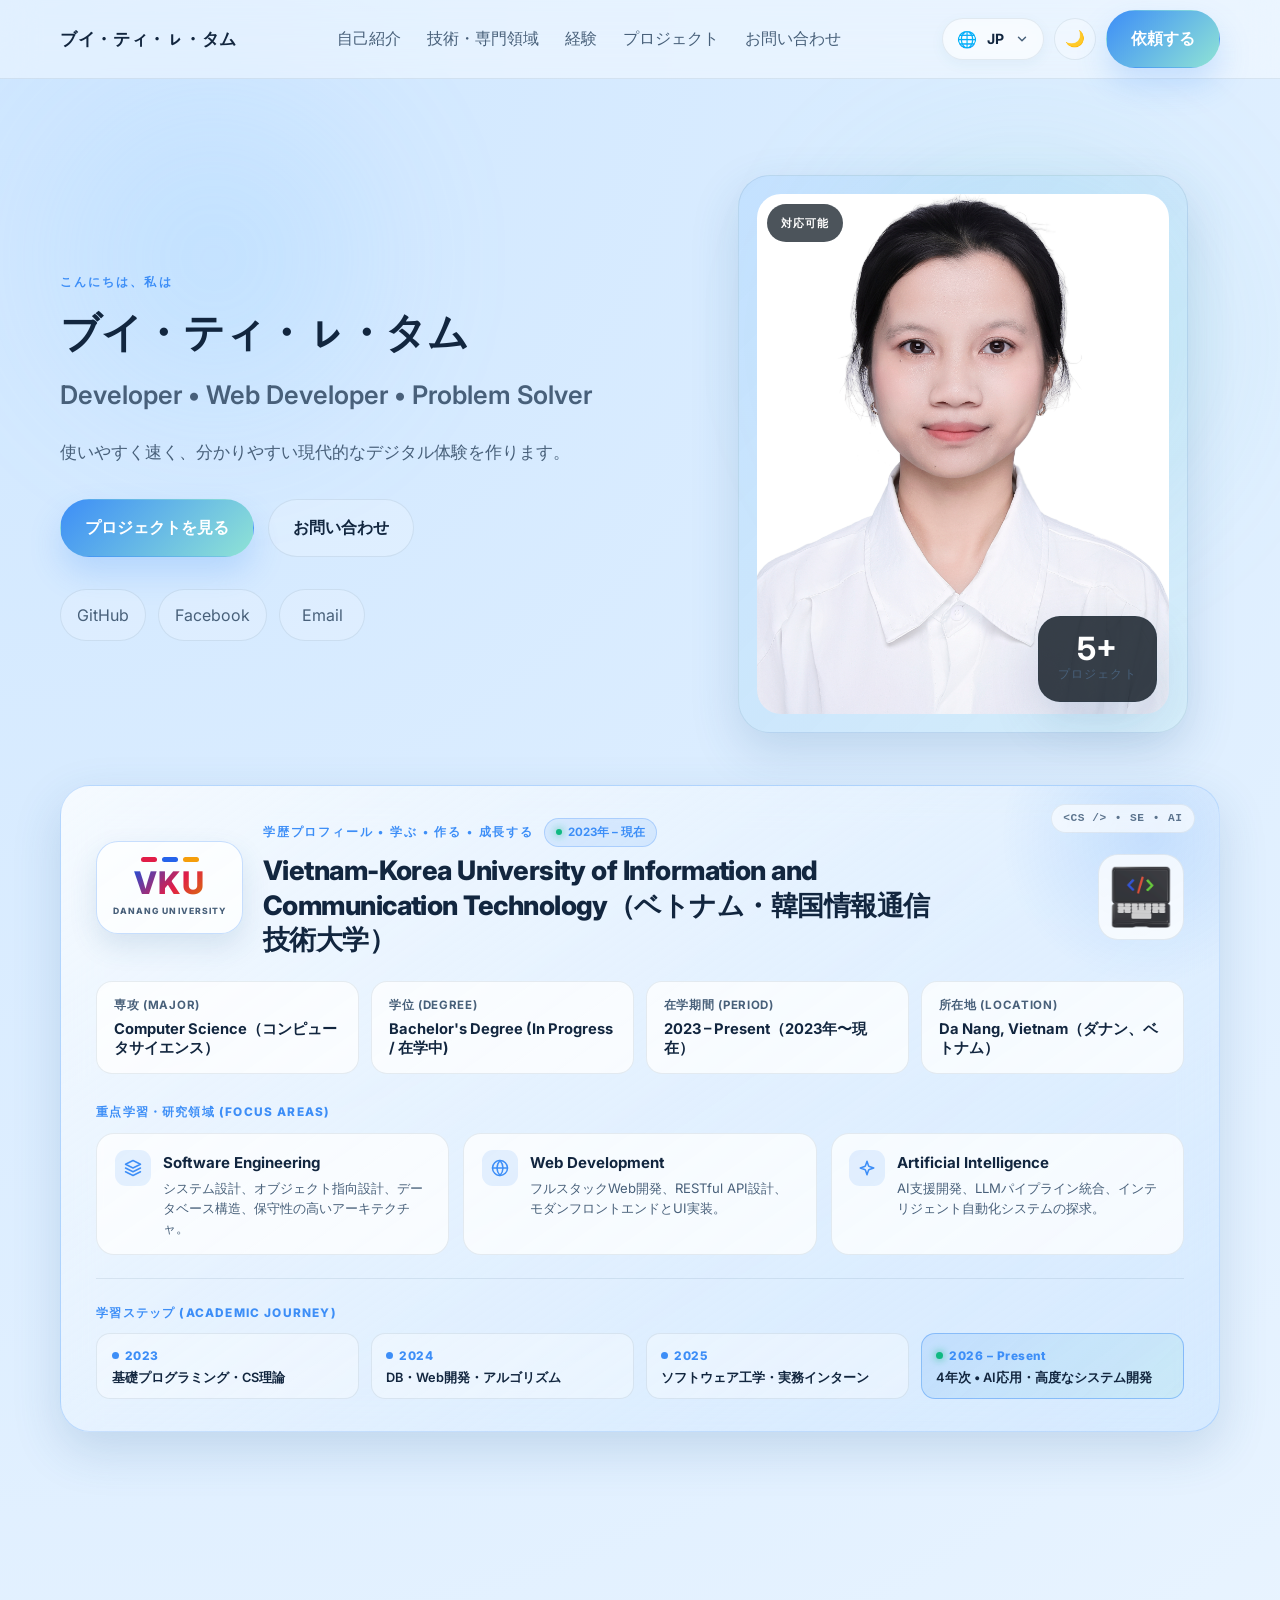
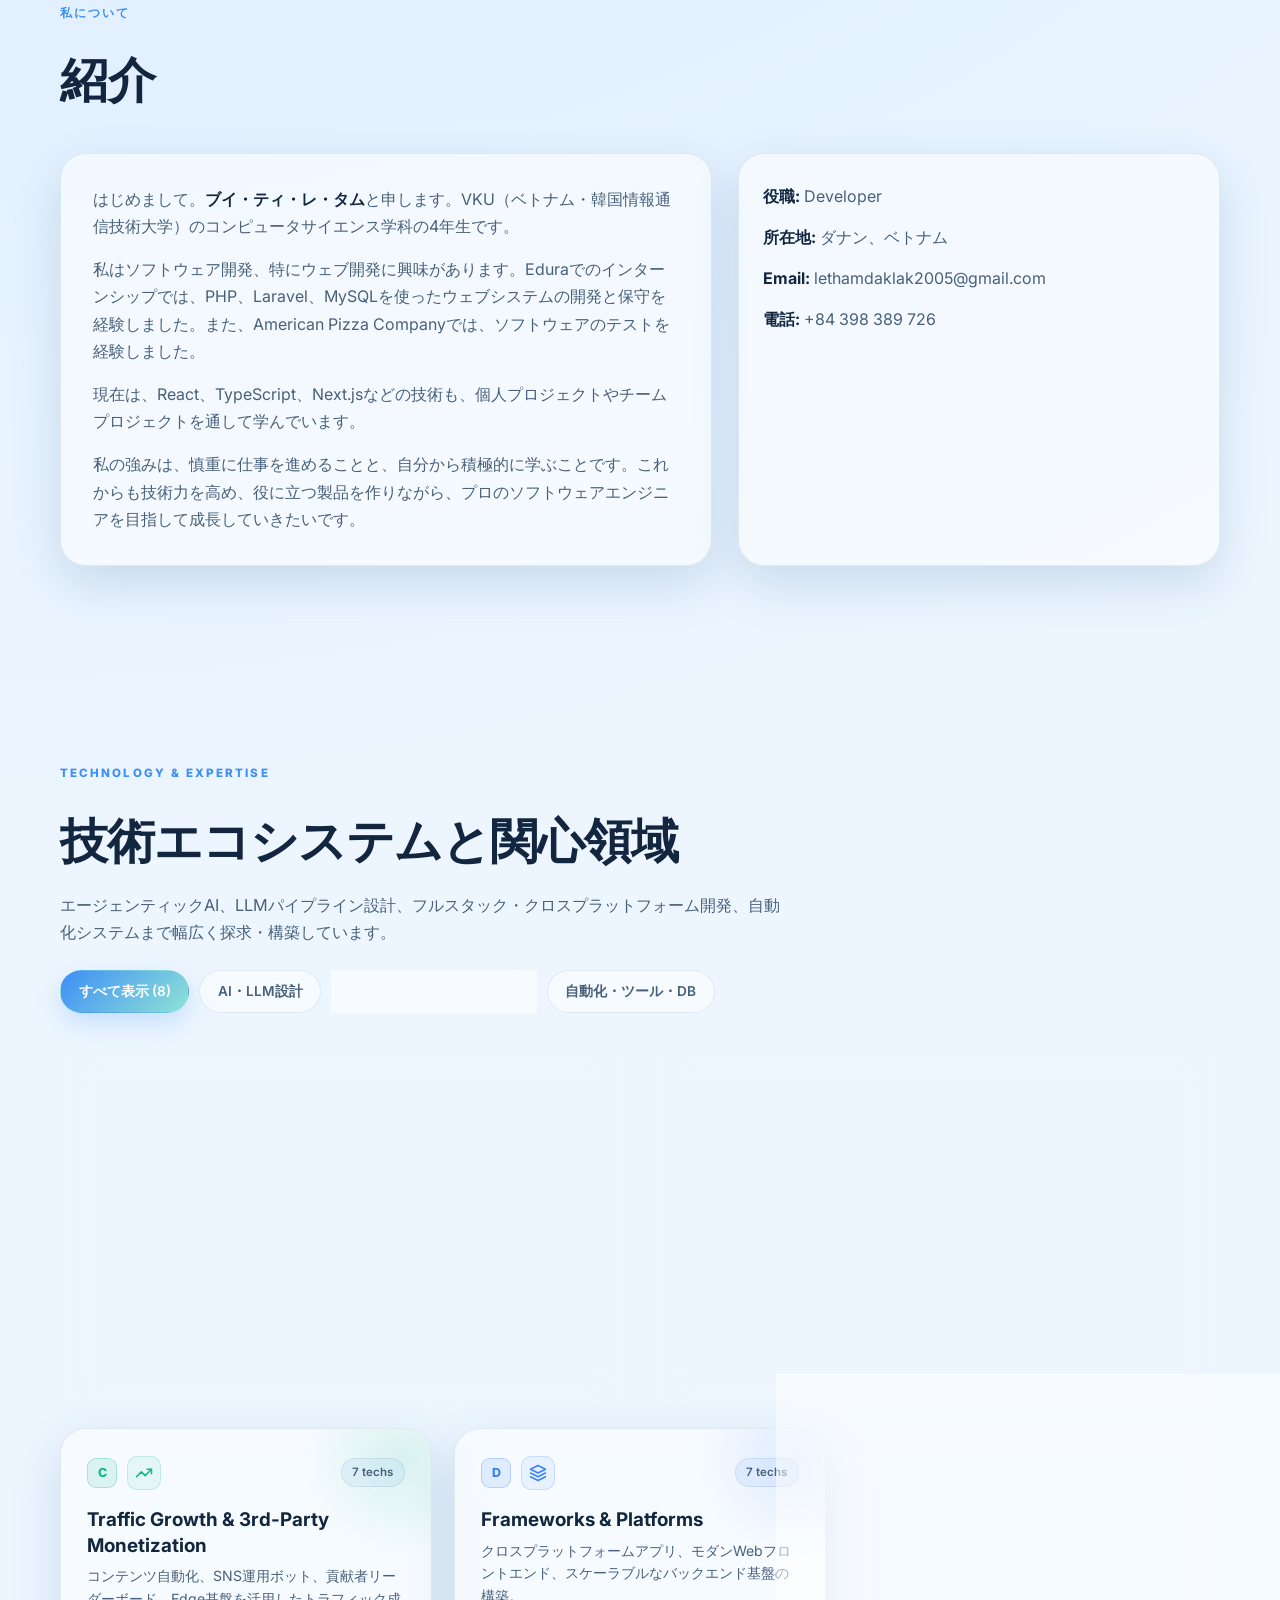
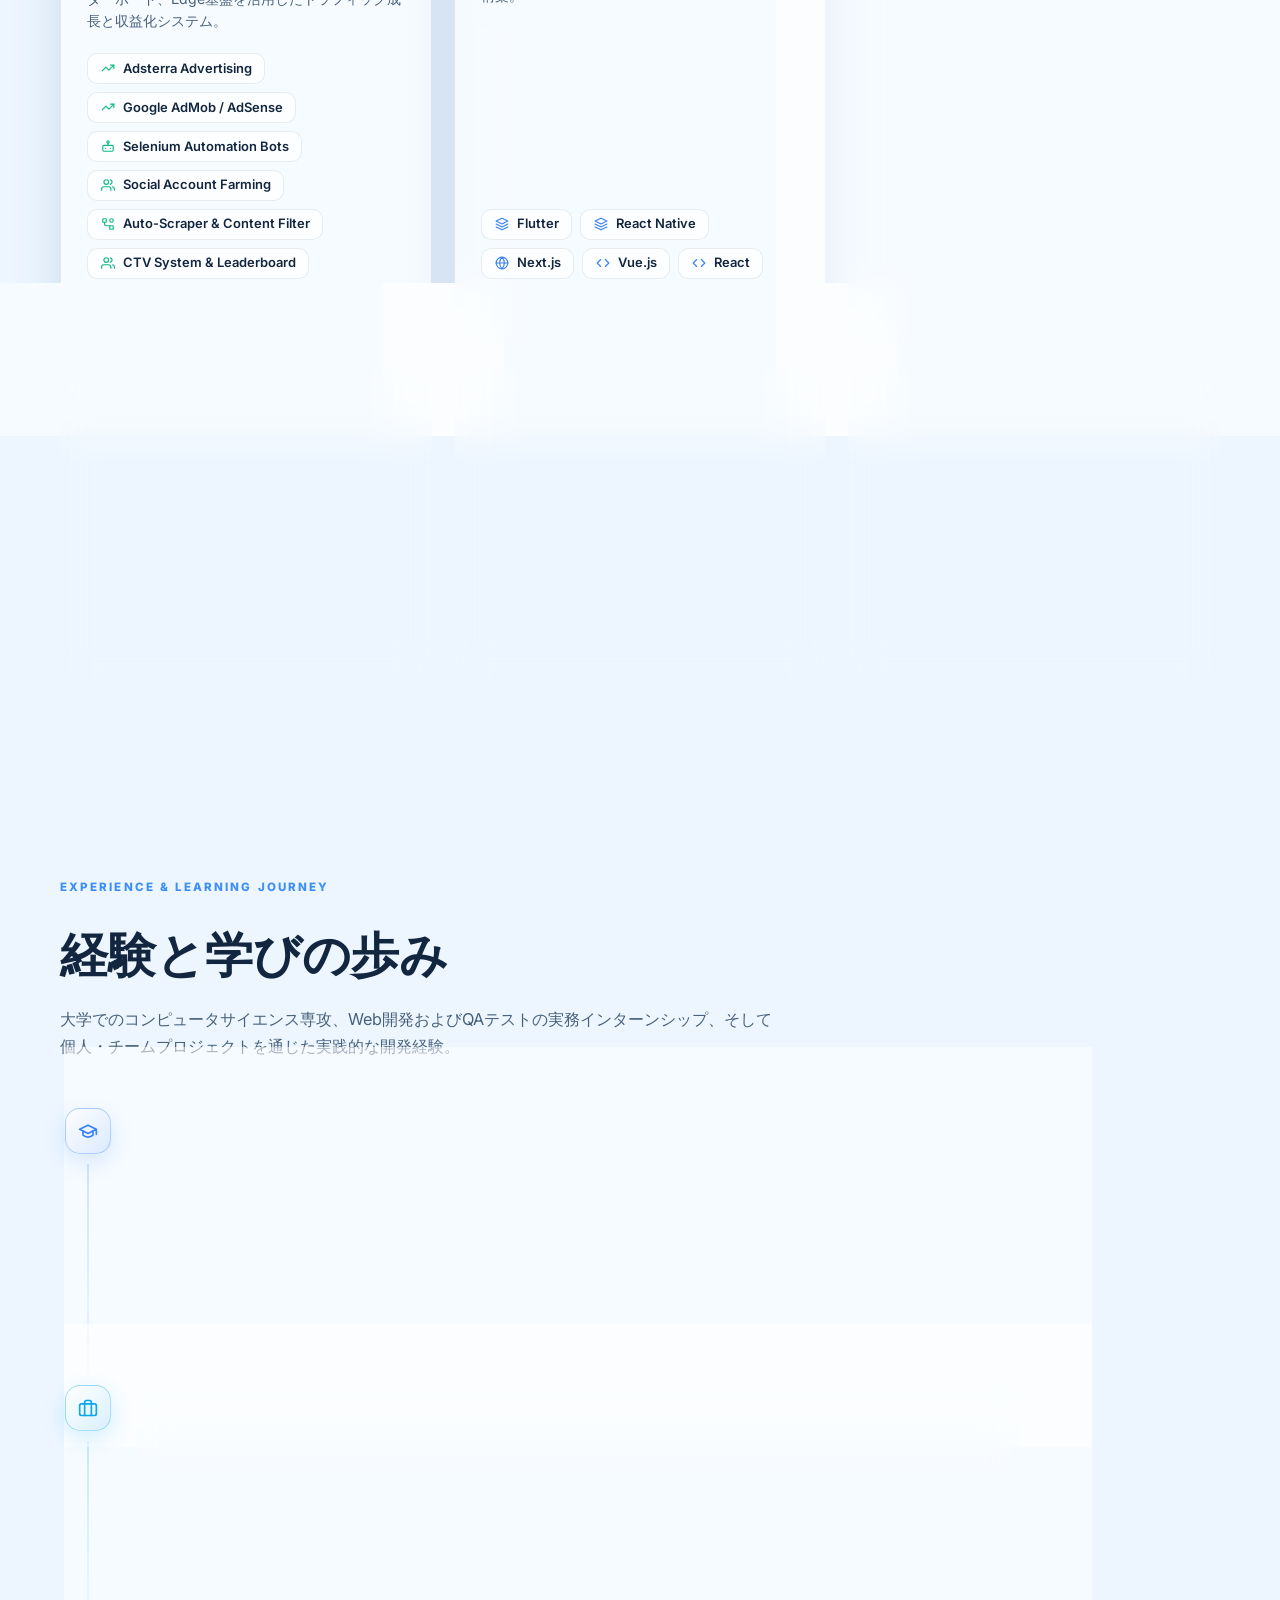
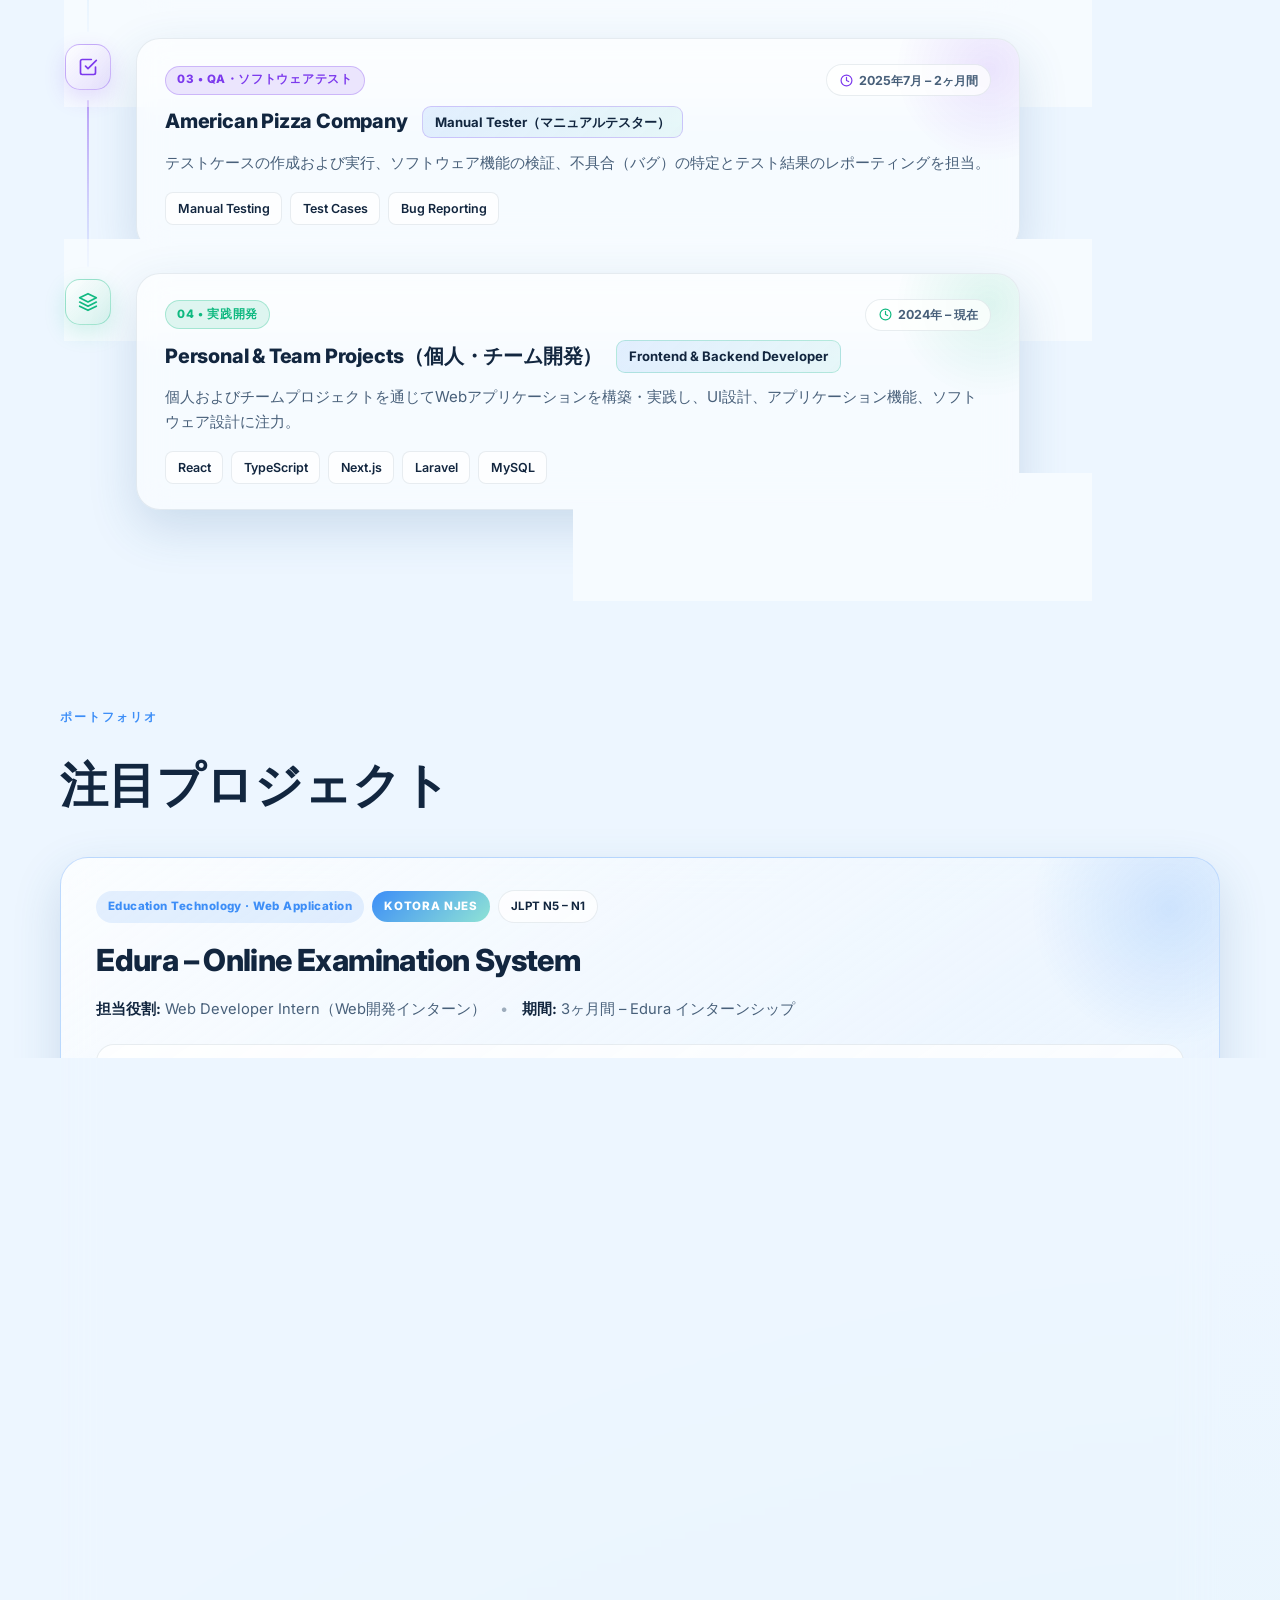
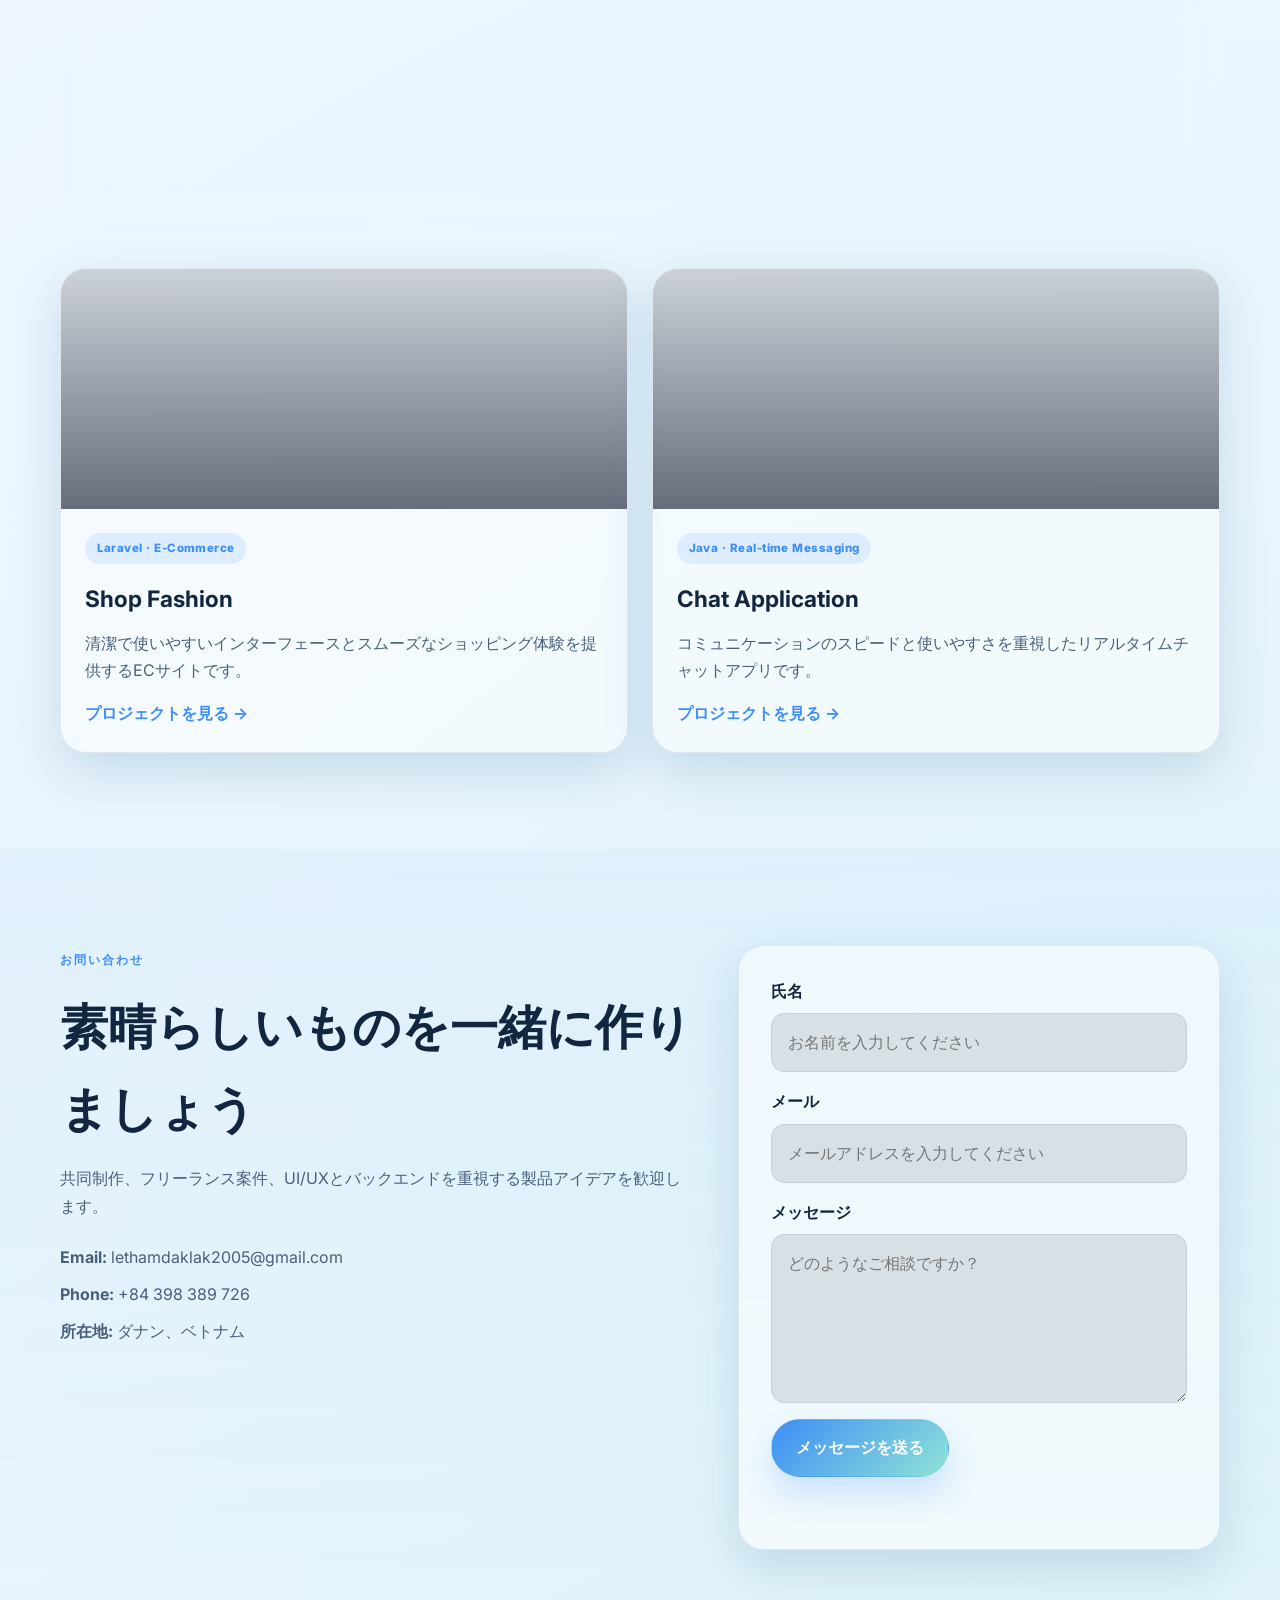
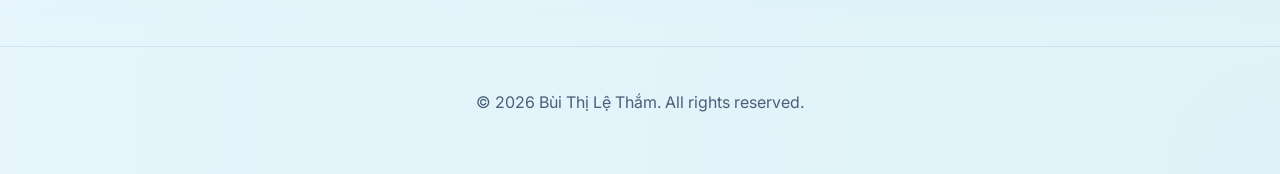
==== commit d5a3cf10: "feat: redesign VKU education card, add Edura UI screenshots, and refresh profile portrait" ====
--- a/index.html
+++ b/index.html
@@ -97,7 +97,7 @@
           <div class="hero-visual">
             <div class="photo-frame">
               <div class="badge" data-i18n="hero.available">Available for work</div>
-              <img src="./assets/img/avt.jpg" alt="Bùi Thị Lệ Thắm portrait" />
+              <img src="./assets/img/profile3.jpg?v=20261102" alt="Bùi Thị Lệ Thắm portrait" />
               <div class="mini-stat">
                 <strong>5+</strong>
                 <span data-i18n="hero.projects">Projects</span>
@@ -106,18 +106,7 @@
           </div>
         </div>
 
-        <div class="container showcase-row">
-          <div class="showcase-card">
-            <div class="showcase-visual">
-              <img src="./assets/img/Developer.png" alt="Developer illustration" />
-            </div>
-            <div class="showcase-copy">
-              <span class="showcase-kicker" data-i18n="showcase.kicker">Study • Build • Grow</span>
-              <strong>VKU</strong>
-              <small data-i18n="showcase.university">Viet Nam Korea University</small>
-            </div>
-          </div>
-        </div>
+        <div class="container showcase-row" id="vkuEducationRow"></div>
       </section>
 
       <section id="about" class="section">
--- a/static/css/style.css
+++ b/static/css/style.css
@@ -511,61 +511,370 @@
 }
 
 .showcase-row {
-  margin-top: 42px;
-}
-
-.showcase-card {
-  width: min(720px, 100%);
-  margin: 0 auto;
-  display: grid;
-  grid-template-columns: 1.06fr 0.94fr;
-  align-items: center;
-  gap: 22px;
-  padding: 22px;
-  border-radius: 28px;
-  background: rgba(255, 255, 255, 0.22);
-  border: 1px solid var(--line);
-  box-shadow: var(--shadow);
-}
-
-.showcase-visual {
-  overflow: hidden;
-  border-radius: 20px;
-  border: 1px solid var(--line);
-}
-
-.showcase-visual img {
-  width: 100%;
-  height: 260px;
-  object-fit: cover;
-}
-
-.showcase-copy {
-  display: flex;
-  flex-direction: column;
-  justify-content: center;
-  align-items: flex-start;
-  gap: 4px;
+  margin-top: 52px;
 }
 
 .showcase-kicker {
-  font-size: 0.7rem;
-  letter-spacing: 0.14em;
+  font-size: 0.72rem;
+  letter-spacing: 0.16em;
   text-transform: uppercase;
   color: var(--primary-strong);
+  font-weight: 800;
+}
+
+/* Premium VKU Education Profile Card */
+.vku-edu-card {
+  position: relative;
+  width: 100%;
+  padding: 2rem 2.2rem;
+  border-radius: 30px;
+  background: linear-gradient(145deg, var(--card), rgba(118, 185, 255, 0.14));
+  border: 1px solid rgba(61, 142, 247, 0.25);
+  backdrop-filter: blur(18px);
+  box-shadow: var(--shadow);
+  overflow: hidden;
+  transition: transform 0.26s cubic-bezier(0.16, 1, 0.3, 1), border-color 0.26s ease;
+}
+
+body[data-theme='dark'] .vku-edu-card {
+  background: linear-gradient(145deg, rgba(16, 34, 52, 0.88), rgba(11, 23, 36, 0.82));
+  border-color: rgba(127, 195, 255, 0.25);
+}
+
+.vku-edu-card:hover {
+  transform: translateY(-3px);
+  border-color: rgba(61, 142, 247, 0.45);
+}
+
+.vku-edu-glow {
+  position: absolute;
+  top: -100px;
+  right: -80px;
+  width: 300px;
+  height: 300px;
+  border-radius: 50%;
+  background: radial-gradient(circle, rgba(61, 142, 247, 0.18) 0%, transparent 70%);
+  pointer-events: none;
+}
+
+.vku-circuit-deco {
+  position: absolute;
+  top: 18px;
+  right: 24px;
+  display: inline-flex;
+  align-items: center;
+  gap: 8px;
+  padding: 0.26rem 0.72rem;
+  border-radius: 999px;
+  background: var(--card);
+  border: 1px solid var(--line);
+  color: var(--muted);
+  font-family: ui-monospace, SFMono-Regular, Menlo, Monaco, Consolas, monospace;
+  font-size: 0.7rem;
   font-weight: 700;
-}
-
-.showcase-copy strong {
-  font-size: clamp(2.4rem, 4vw, 4.2rem);
-  line-height: 0.95;
-}
-
-.showcase-copy small {
-  color: var(--muted);
-  font-size: 0.78rem;
-  letter-spacing: 0.08em;
+  letter-spacing: 0.05em;
+  opacity: 0.85;
+}
+
+.vku-top-banner {
+  position: relative;
+  z-index: 1;
+  display: flex;
+  align-items: center;
+  justify-content: space-between;
+  gap: 24px;
+  margin-bottom: 1.5rem;
+}
+
+.vku-brand-group {
+  display: flex;
+  align-items: center;
+  gap: 20px;
+}
+
+.vku-crest {
+  display: flex;
+  flex-direction: column;
+  align-items: center;
+  justify-content: center;
+  min-width: 108px;
+  padding: 0.9rem 1rem;
+  border-radius: 22px;
+  background: var(--card);
+  border: 1px solid rgba(61, 142, 247, 0.28);
+  box-shadow: 0 12px 28px rgba(42, 98, 150, 0.14);
+  flex-shrink: 0;
+}
+
+.vku-crest-bars {
+  display: flex;
+  gap: 5px;
+  margin-bottom: 6px;
+}
+
+.vku-crest-bars span {
+  width: 16px;
+  height: 5px;
+  border-radius: 999px;
+}
+
+.vku-crest-bars .bar-red { background: #e11d48; }
+.vku-crest-bars .bar-blue { background: #2563eb; }
+.vku-crest-bars .bar-gold { background: #f59e0b; }
+
+.vku-crest-text {
+  font-size: 1.95rem;
+  font-weight: 800;
+  line-height: 1;
+  letter-spacing: 0.04em;
+  background: linear-gradient(135deg, #1d4ed8, #e11d48 58%, #d97706);
+  -webkit-background-clip: text;
+  background-clip: text;
+  color: transparent;
+}
+
+body[data-theme='dark'] .vku-crest-text {
+  background: linear-gradient(135deg, #60a5fa, #fb7185 58%, #fbbf24);
+  -webkit-background-clip: text;
+  background-clip: text;
+  color: transparent;
+}
+
+.vku-crest-sub {
+  margin-top: 5px;
+  font-size: 0.54rem;
+  font-weight: 800;
+  letter-spacing: 0.12em;
+  color: var(--muted);
+}
+
+.vku-title-block {
+  display: flex;
+  flex-direction: column;
+  gap: 6px;
+}
+
+.vku-kicker-row {
+  display: flex;
+  flex-wrap: wrap;
+  align-items: center;
+  gap: 10px;
+}
+
+.vku-period-badge {
+  display: inline-flex;
+  align-items: center;
+  gap: 6px;
+  padding: 0.22rem 0.68rem;
+  border-radius: 999px;
+  background: rgba(61, 142, 247, 0.12);
+  border: 1px solid rgba(61, 142, 247, 0.28);
+  color: var(--primary-strong);
+  font-size: 0.72rem;
+  font-weight: 700;
+}
+
+.vku-live-dot {
+  width: 6px;
+  height: 6px;
+  border-radius: 50%;
+  background: #10b981;
+  box-shadow: 0 0 8px #10b981;
+}
+
+.vku-uni-name {
+  margin: 0;
+  color: var(--text);
+  font-size: clamp(1.22rem, 2.2vw, 1.68rem);
+  font-weight: 800;
+  line-height: 1.3;
+  letter-spacing: -0.02em;
+  max-width: 680px;
+}
+
+.vku-mini-thumb {
+  width: 86px;
+  height: 86px;
+  border-radius: 20px;
+  overflow: hidden;
+  border: 1px solid var(--line);
+  background: var(--card);
+  flex-shrink: 0;
+  margin-top: 18px;
+}
+
+.vku-mini-thumb img {
+  width: 100%;
+  height: 100%;
+  object-fit: cover;
+}
+
+.vku-meta-grid {
+  position: relative;
+  z-index: 1;
+  display: grid;
+  grid-template-columns: repeat(4, minmax(0, 1fr));
+  gap: 12px;
+  margin-bottom: 1.45rem;
+}
+
+.vku-meta-card {
+  display: flex;
+  flex-direction: column;
+  gap: 4px;
+  padding: 0.85rem 1.05rem;
+  border-radius: 16px;
+  background: var(--card);
+  border: 1px solid var(--line);
+}
+
+.vku-meta-label {
+  color: var(--muted);
+  font-size: 0.72rem;
+  font-weight: 700;
+  letter-spacing: 0.06em;
   text-transform: uppercase;
+}
+
+.vku-meta-value {
+  color: var(--text);
+  font-size: 0.92rem;
+  font-weight: 700;
+  line-height: 1.35;
+}
+
+.vku-sub-heading {
+  display: inline-block;
+  margin-bottom: 0.65rem;
+  color: var(--primary-strong);
+  font-size: 0.74rem;
+  font-weight: 800;
+  letter-spacing: 0.1em;
+  text-transform: uppercase;
+}
+
+.vku-focus-block {
+  position: relative;
+  z-index: 1;
+  margin-bottom: 1.45rem;
+}
+
+.vku-focus-grid {
+  display: grid;
+  grid-template-columns: repeat(3, minmax(0, 1fr));
+  gap: 14px;
+}
+
+.vku-focus-card {
+  display: flex;
+  align-items: flex-start;
+  gap: 12px;
+  padding: 1rem 1.1rem;
+  border-radius: 18px;
+  background: var(--card);
+  border: 1px solid var(--line);
+  transition: transform 0.2s ease, border-color 0.2s ease;
+}
+
+.vku-focus-card:hover {
+  transform: translateY(-2px);
+  border-color: rgba(61, 142, 247, 0.42);
+}
+
+.vku-focus-icon {
+  display: inline-flex;
+  align-items: center;
+  justify-content: center;
+  width: 36px;
+  height: 36px;
+  border-radius: 11px;
+  background: rgba(61, 142, 247, 0.12);
+  color: var(--primary-strong);
+  flex-shrink: 0;
+}
+
+.vku-focus-icon svg {
+  width: 18px;
+  height: 18px;
+}
+
+.vku-focus-text h5 {
+  margin: 0 0 0.25rem;
+  color: var(--text);
+  font-size: 0.94rem;
+  font-weight: 700;
+}
+
+.vku-focus-text p {
+  margin: 0;
+  color: var(--muted);
+  font-size: 0.82rem;
+  line-height: 1.5;
+}
+
+.vku-journey-block {
+  position: relative;
+  z-index: 1;
+  padding-top: 1.15rem;
+  border-top: 1px solid var(--line);
+}
+
+.vku-journey-track {
+  display: grid;
+  grid-template-columns: repeat(4, minmax(0, 1fr));
+  gap: 12px;
+}
+
+.vku-journey-step {
+  position: relative;
+  padding: 0.72rem 0.9rem;
+  border-radius: 14px;
+  background: rgba(255, 255, 255, 0.36);
+  border: 1px solid var(--line);
+  display: flex;
+  flex-direction: column;
+  gap: 3px;
+}
+
+body[data-theme='dark'] .vku-journey-step {
+  background: rgba(255, 255, 255, 0.03);
+}
+
+.vku-journey-step.is-current {
+  background: linear-gradient(135deg, rgba(61, 142, 247, 0.15), rgba(143, 227, 213, 0.18));
+  border-color: rgba(61, 142, 247, 0.45);
+}
+
+.vku-step-marker {
+  display: inline-flex;
+  align-items: center;
+  gap: 6px;
+}
+
+.vku-step-dot {
+  width: 7px;
+  height: 7px;
+  border-radius: 50%;
+  background: var(--primary-strong);
+}
+
+.vku-journey-step.is-current .vku-step-dot {
+  background: #10b981;
+  box-shadow: 0 0 8px #10b981;
+}
+
+.vku-step-year {
+  color: var(--primary-strong);
+  font-size: 0.74rem;
+  font-weight: 800;
+  letter-spacing: 0.04em;
+}
+
+.vku-step-label {
+  color: var(--text);
+  font-size: 0.8rem;
+  font-weight: 600;
+  line-height: 1.35;
 }
 
 .section {
@@ -1314,6 +1623,164 @@
   line-height: 1.68;
 }
 
+.edura-gallery-section {
+  position: relative;
+  z-index: 1;
+  margin-bottom: 1.4rem;
+}
+
+.edura-gallery-heading {
+  margin: 0 0 0.75rem;
+  color: var(--primary-strong);
+  font-size: 0.78rem;
+  font-weight: 800;
+  letter-spacing: 0.08em;
+  text-transform: uppercase;
+}
+
+.edura-gallery-grid {
+  display: grid;
+  grid-template-columns: repeat(3, minmax(0, 1fr));
+  gap: 16px;
+}
+
+.edura-shot-card {
+  margin: 0;
+  border-radius: 18px;
+  background: var(--card);
+  border: 1px solid var(--line);
+  overflow: hidden;
+  cursor: pointer;
+  transition: transform 0.24s cubic-bezier(0.16, 1, 0.3, 1), border-color 0.24s ease, box-shadow 0.24s ease;
+}
+
+.edura-shot-card:hover {
+  transform: translateY(-4px);
+  border-color: rgba(61, 142, 247, 0.5);
+  box-shadow: 0 16px 34px rgba(42, 98, 150, 0.2);
+}
+
+.edura-shot-browser {
+  display: flex;
+  align-items: center;
+  gap: 6px;
+  padding: 8px 12px;
+  border-bottom: 1px solid var(--line);
+  background: rgba(61, 142, 247, 0.06);
+}
+
+.browser-dot {
+  width: 8px;
+  height: 8px;
+  border-radius: 50%;
+  background: rgba(148, 163, 184, 0.45);
+}
+
+.browser-dot:nth-child(1) { background: #fb7185; }
+.browser-dot:nth-child(2) { background: #fbbf24; }
+.browser-dot:nth-child(3) { background: #34d399; }
+
+.browser-title {
+  margin-left: auto;
+  color: var(--muted);
+  font-size: 0.68rem;
+  font-weight: 700;
+  letter-spacing: 0.04em;
+}
+
+.edura-shot-img-wrap {
+  position: relative;
+  height: 195px;
+  overflow: hidden;
+  background: #f8fafc;
+}
+
+.edura-shot-img-wrap img {
+  width: 100%;
+  height: 100%;
+  object-fit: cover;
+  object-position: top center;
+  transition: transform 0.38s cubic-bezier(0.16, 1, 0.3, 1);
+}
+
+.edura-shot-card:hover .edura-shot-img-wrap img {
+  transform: scale(1.04);
+}
+
+.edura-shot-caption {
+  padding: 0.68rem 0.9rem;
+  color: var(--text);
+  font-size: 0.8rem;
+  font-weight: 600;
+  line-height: 1.4;
+  border-top: 1px solid var(--line);
+}
+
+.edura-lightbox {
+  position: fixed;
+  inset: 0;
+  z-index: 200;
+  display: flex;
+  align-items: center;
+  justify-content: center;
+  padding: 24px;
+  background: rgba(7, 18, 32, 0.82);
+  backdrop-filter: blur(12px);
+  opacity: 0;
+  visibility: hidden;
+  transition: opacity 0.22s ease, visibility 0.22s ease;
+}
+
+.edura-lightbox.is-open {
+  opacity: 1;
+  visibility: visible;
+}
+
+.edura-lightbox-content {
+  position: relative;
+  max-width: min(1100px, 94vw);
+  max-height: 90vh;
+  padding: 14px;
+  border-radius: 22px;
+  background: var(--card);
+  border: 1px solid var(--line);
+  box-shadow: 0 28px 70px rgba(0, 0, 0, 0.5);
+  display: flex;
+  flex-direction: column;
+  align-items: center;
+}
+
+.edura-lightbox-img {
+  max-width: 100%;
+  max-height: 78vh;
+  border-radius: 14px;
+  object-fit: contain;
+}
+
+.edura-lightbox-caption {
+  margin: 0.7rem 0 0.2rem;
+  color: var(--text);
+  font-size: 0.92rem;
+  font-weight: 700;
+  text-align: center;
+}
+
+.edura-lightbox-close {
+  position: absolute;
+  top: -14px;
+  right: -14px;
+  width: 36px;
+  height: 36px;
+  border-radius: 50%;
+  border: 1px solid var(--line);
+  background: var(--card);
+  color: var(--text);
+  font-size: 1.4rem;
+  line-height: 1;
+  cursor: pointer;
+  box-shadow: var(--shadow);
+}
+
 .edura-columns {
   position: relative;
   z-index: 1;
@@ -1539,8 +2006,19 @@
   .project-grid,
   .project-grid-two,
   .edura-columns,
+  .edura-gallery-grid,
+  .vku-focus-grid,
   .showcase-card {
     grid-template-columns: 1fr;
+  }
+
+  .vku-meta-grid,
+  .vku-journey-track {
+    grid-template-columns: repeat(2, minmax(0, 1fr));
+  }
+
+  .vku-mini-thumb {
+    display: none;
   }
 
   .nav {
@@ -1626,8 +2104,23 @@
     padding: 1.25rem;
   }
 
-  .edura-case-card {
+  .edura-case-card,
+  .vku-edu-card {
     padding: 1.35rem;
+  }
+
+  .vku-brand-group {
+    flex-direction: column;
+    align-items: flex-start;
+  }
+
+  .vku-circuit-deco {
+    display: none;
+  }
+
+  .vku-meta-grid,
+  .vku-journey-track {
+    grid-template-columns: 1fr;
   }
 
   .site-header {
